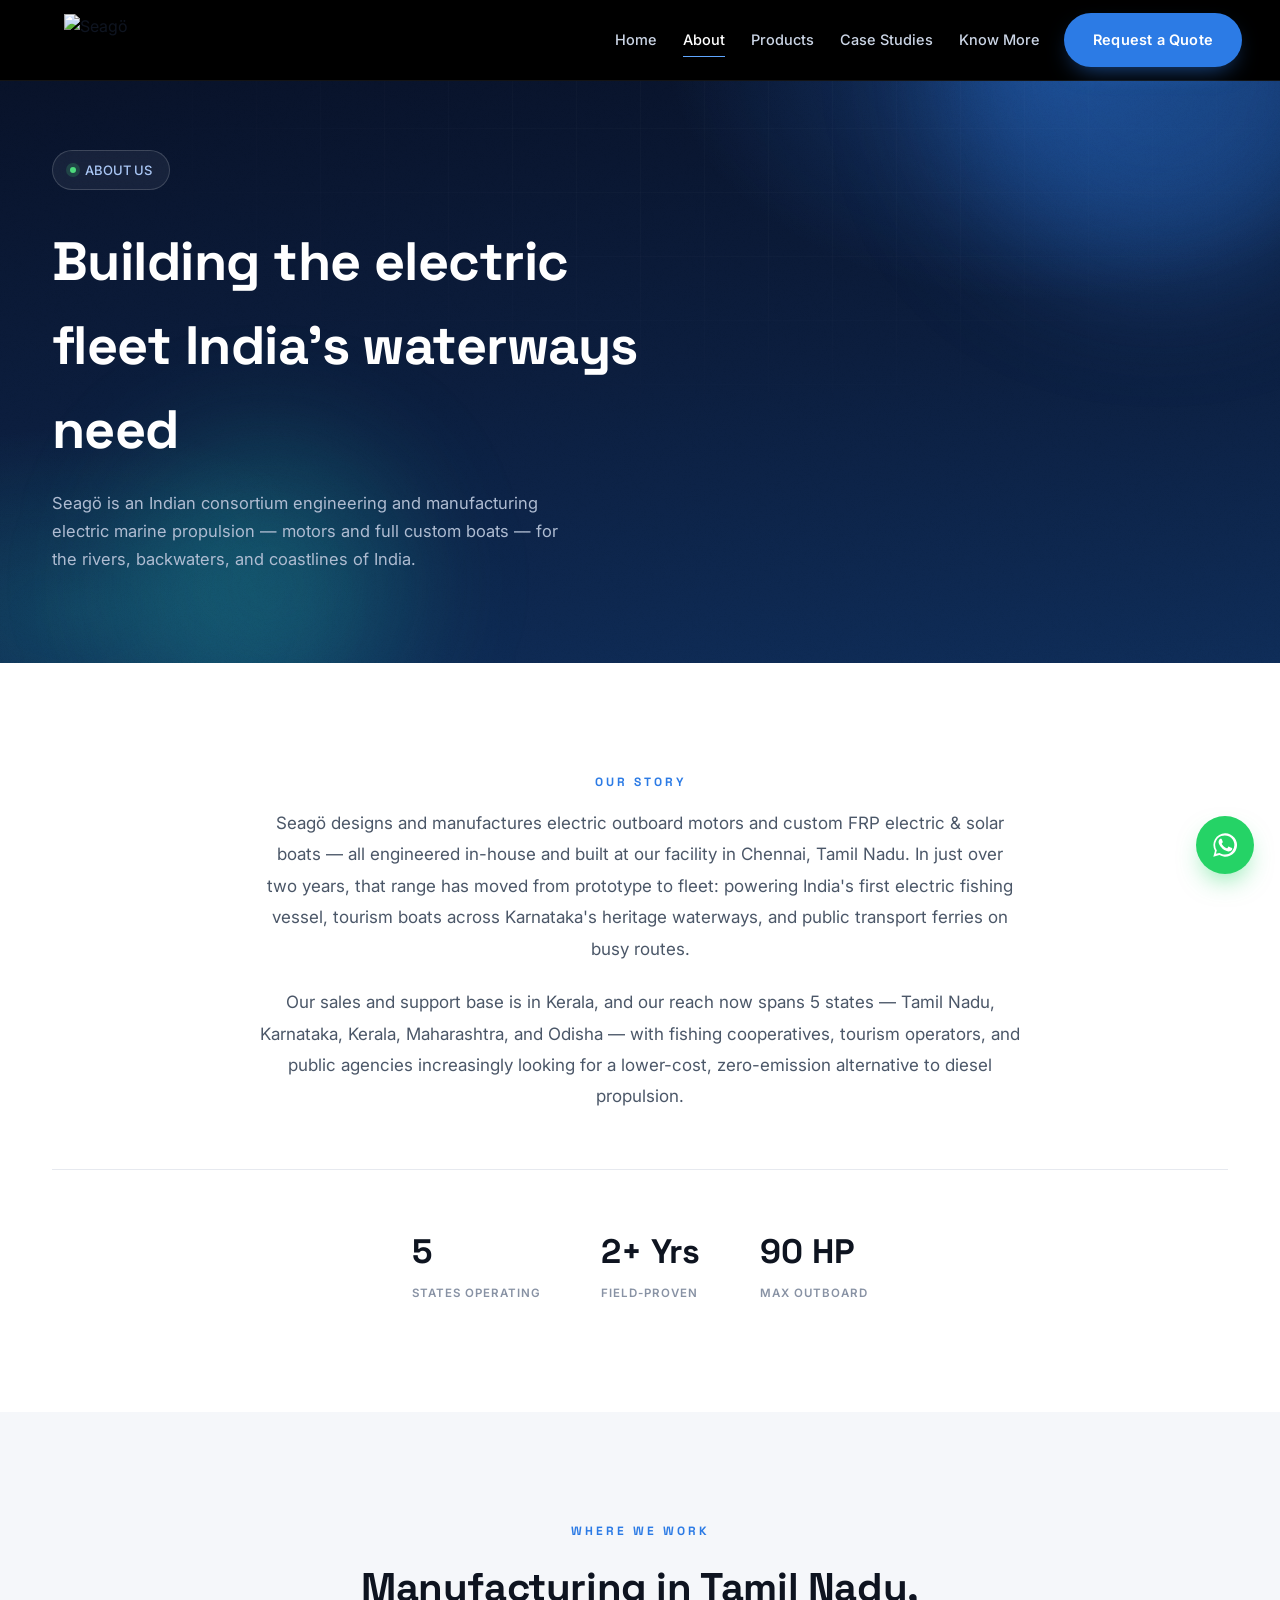
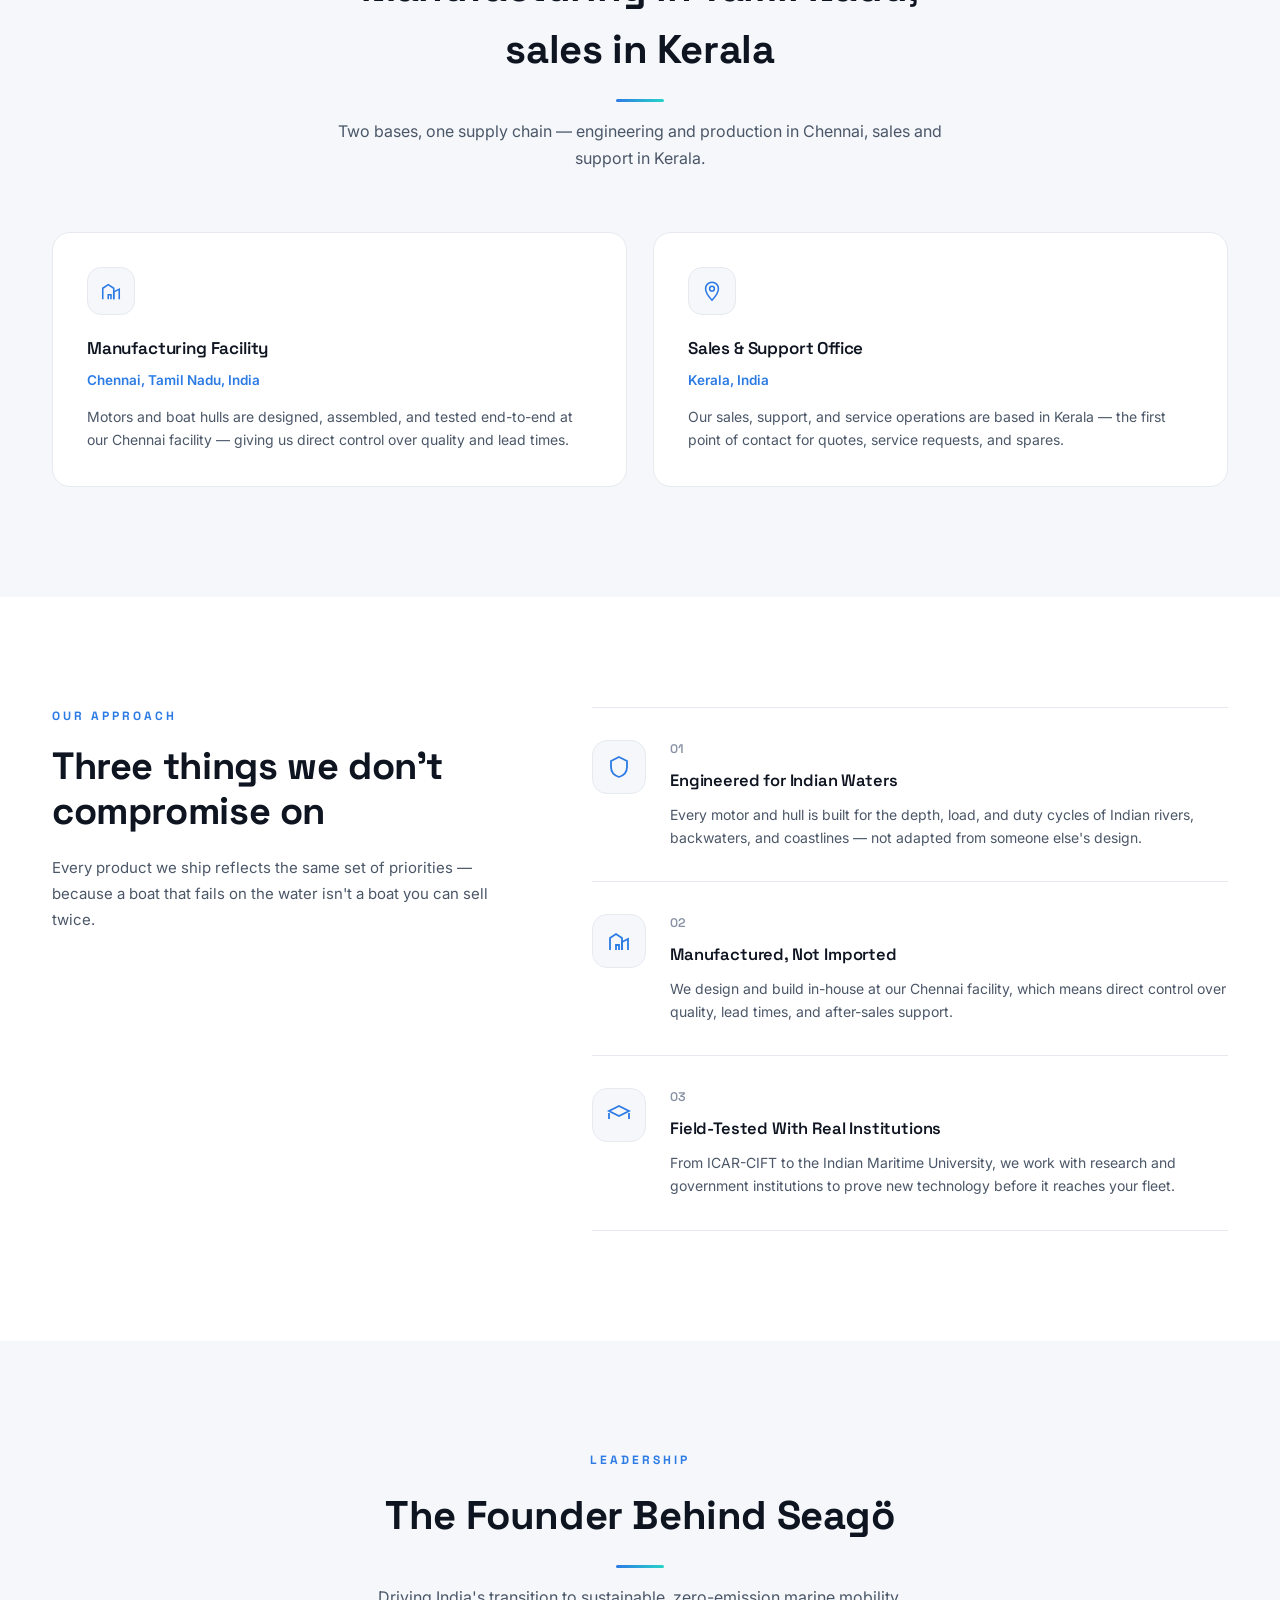
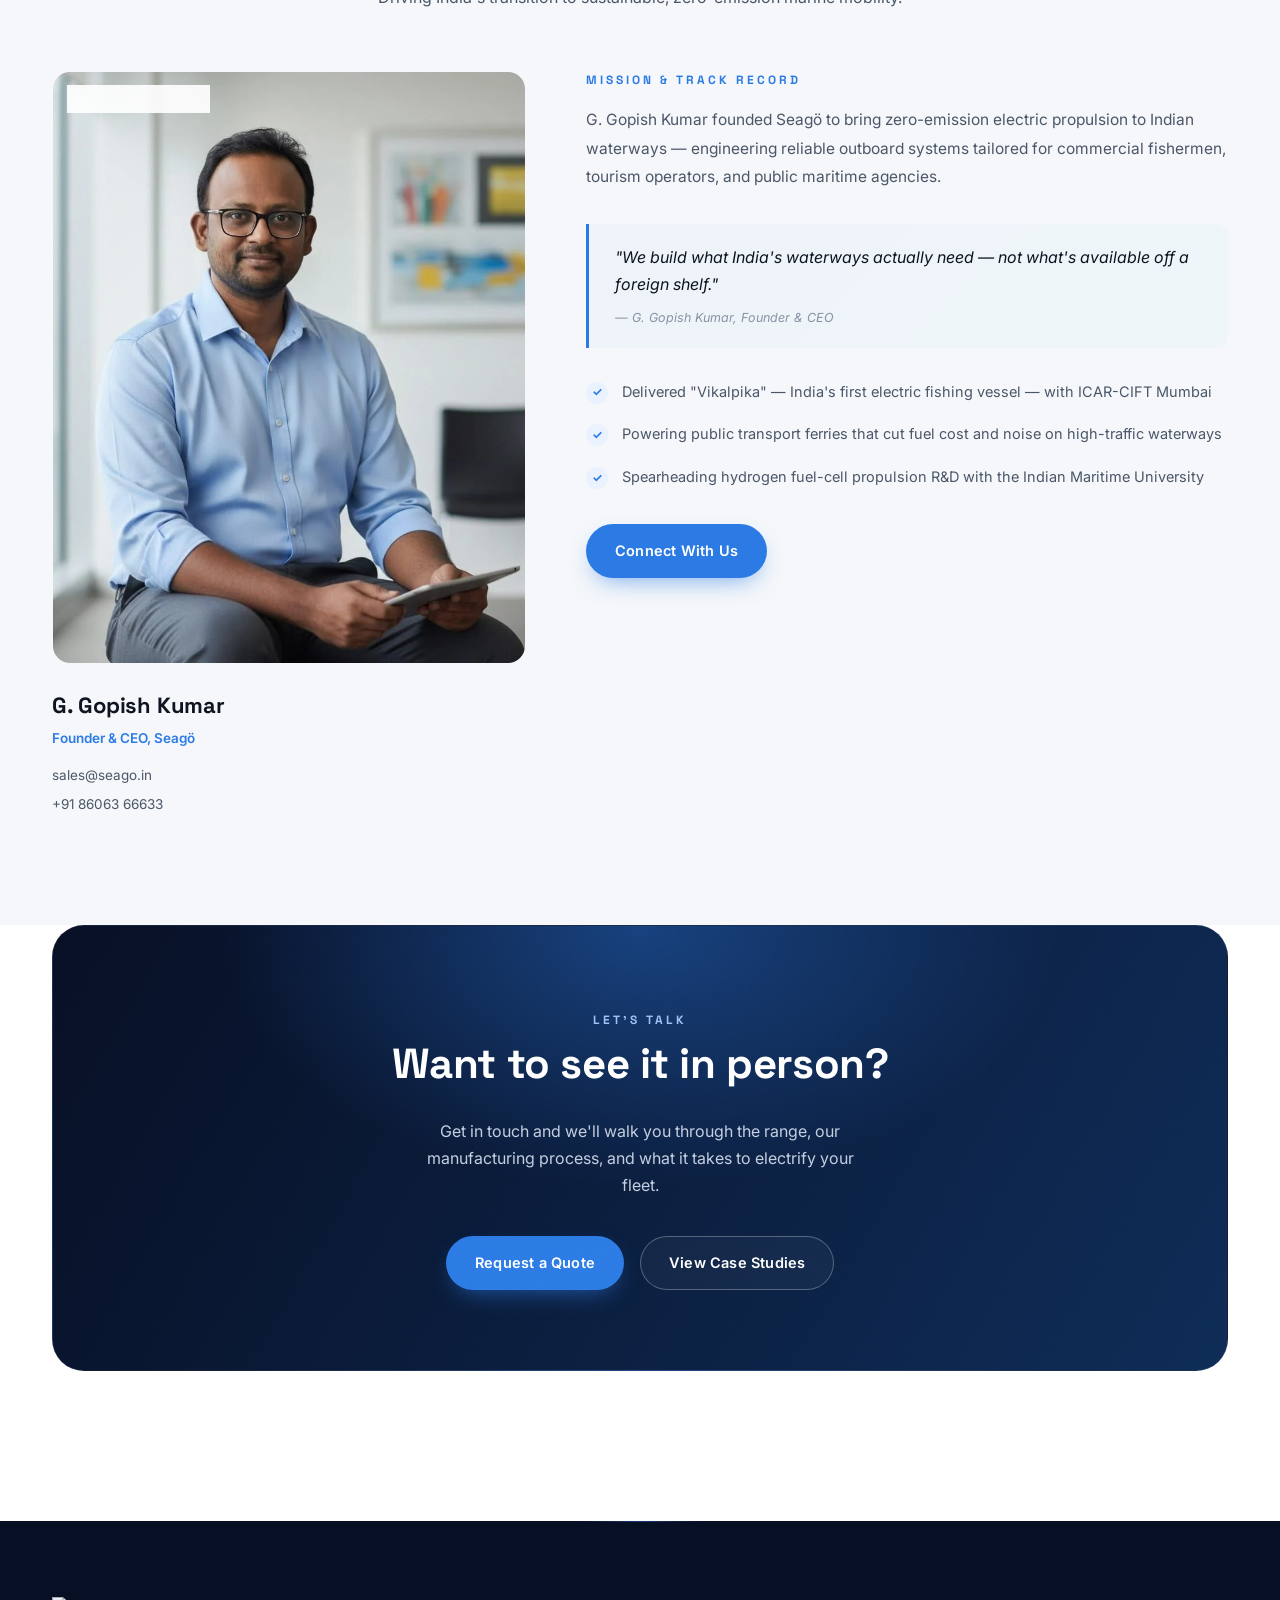
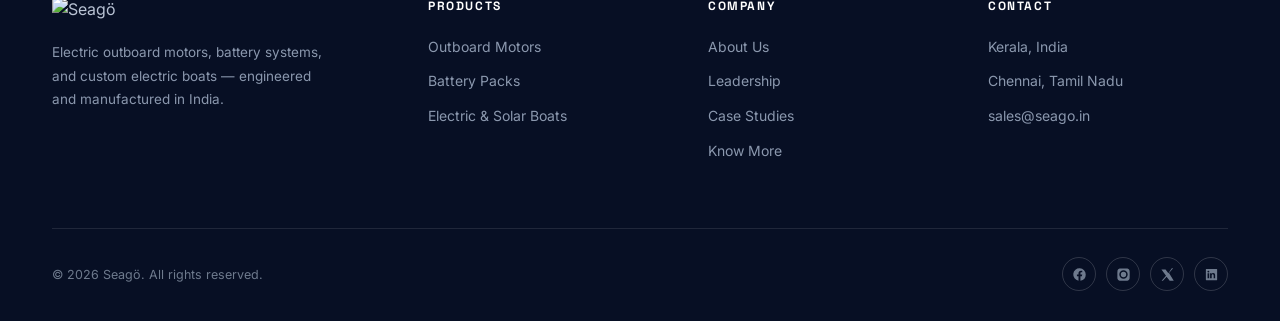
==== about.html @ 2ed36ead "Link the Facebook and Instagram profiles from every footer" ====
<!DOCTYPE html>
<html lang="en">
<head>
<title>Seagö — About Us &amp; Leadership</title>

<script>document.documentElement.classList.add('js-ready');</script>
<meta charset="UTF-8">
<meta name="viewport" content="width=device-width, initial-scale=1.0">
<meta name="description" content="Seagö designs and manufactures electric marine propulsion in Chennai, Tamil Nadu — deployed across 5 states from a sales &amp; support base in Kerala. Led by Founder &amp; CEO G. Gopish Kumar.">
<link rel="icon" type="image/png" href="assets/favicon.png">
<link rel="apple-touch-icon" href="assets/favicon.png">
<link rel="preconnect" href="https://fonts.googleapis.com">
<link rel="preconnect" href="https://fonts.gstatic.com" crossorigin>
<link href="https://fonts.googleapis.com/css2?family=Space+Grotesk:wght@500;600;700&family=Inter:wght@400;500;600;700;800&display=swap" rel="stylesheet">
<link rel="stylesheet" href="css/style.css">
<script src="js/main.js" defer></script>
</head>
<body>

<div class="progress" id="progressBar"></div>

<!-- ================= NAV ================= -->
<header class="nav">
  <div class="wrap nav-row">
    <a class="nav-logo" href="index.html#top"><img src="assets/seago-logo.png" alt="Seagö"></a>
    <nav class="nav-links">
      <a href="index.html">Home</a>
      <a href="about.html">About</a>
      <a href="products.html">Products</a>
      <a href="case-studies.html">Case Studies</a>
      <a href="know-more.html">Know More</a>
    </nav>
    <div class="nav-cta">
      <a class="btn btn-primary magnetic" href="contact.html" data-quote-open>Request a Quote</a>
      <button class="burger" id="burger" aria-label="Menu"><span></span><span></span><span></span></button>
    </div>
  </div>
</header>

<div class="mobile-menu" id="mobileMenu">
  <a href="index.html">Home</a>
  <a href="about.html">About</a>
  <a href="products.html">Products</a>
  <a href="case-studies.html">Case Studies</a>
  <a href="know-more.html">Know More</a>
  <a class="btn btn-primary" href="contact.html" data-quote-open>Request a Quote</a>
</div>

<!-- ================= PAGE HEADER ================= -->
<section class="hero page-hero">
  <div class="grid-overlay"></div>
  <div class="blob blob-1" data-depth="14"></div>
  <div class="blob blob-2" data-depth="-10"></div>
  <div class="cursor-glow"></div>

  <div class="wrap">
    <div class="hero-badge reveal"><span class="dot"></span> ABOUT US</div>
    <h1 class="page-title reveal">Building the electric fleet India's waterways need</h1>
    <p class="page-sub reveal">Seagö is an Indian consortium engineering and manufacturing electric marine propulsion — motors and full custom boats — for the rivers, backwaters, and coastlines of India.</p>
  </div>
</section>

<!-- ================= STORY ================= -->
<section class="section">
  <div class="wrap">
    <div class="about-story reveal">
      <span class="eyebrow" style="color:var(--blue); display:block; margin-bottom:16px;">Our Story</span>
      <p>Seagö designs and manufactures electric outboard motors and custom FRP electric &amp; solar boats — all engineered in-house and built at our facility in Chennai, Tamil Nadu. In just over two years, that range has moved from prototype to fleet: powering India's first electric fishing vessel, tourism boats across Karnataka's heritage waterways, and public transport ferries on busy routes.</p>
      <p>Our sales and support base is in Kerala, and our reach now spans 5 states — Tamil Nadu, Karnataka, Kerala, Maharashtra, and Odisha — with fishing cooperatives, tourism operators, and public agencies increasingly looking for a lower-cost, zero-emission alternative to diesel propulsion.</p>
    </div>

    <div class="stat-strip reveal">
      <div class="stat"><b>5</b><span>States Operating</span></div>
      <div class="stat"><b>2+ Yrs</b><span>Field-Proven</span></div>
      <div class="stat"><b>90 HP</b><span>Max Outboard</span></div>
    </div>
  </div>
</section>

<!-- ================= LOCATIONS ================= -->
<section class="section soft">
  <div class="wrap">
    <div class="section-head reveal">
      <span class="eyebrow">Where We Work</span>
      <h2>Manufacturing in Tamil Nadu, sales in Kerala</h2>
      <p>Two bases, one supply chain — engineering and production in Chennai, sales and support in Kerala.</p>
    </div>
    <div class="loc-grid" data-stagger>
      <div class="loc-card reveal">
        <div class="ic"><svg viewBox="0 0 24 24" fill="none" stroke="currentColor" stroke-width="1.7"><path d="M3 21V9l6-4 6 4v12"/><path d="M15 21V13l6-3v11"/><path d="M9 21v-5h3v5"/></svg></div>
        <h3>Manufacturing Facility</h3>
        <div class="loc-addr">Chennai, Tamil Nadu, India</div>
        <p>Motors and boat hulls are designed, assembled, and tested end-to-end at our Chennai facility — giving us direct control over quality and lead times.</p>
      </div>
      <div class="loc-card reveal">
        <div class="ic"><svg viewBox="0 0 24 24" fill="none" stroke="currentColor" stroke-width="1.7"><path d="M12 22s7-7.4 7-12.5A7 7 0 0 0 5 9.5C5 14.6 12 22 12 22z"/><circle cx="12" cy="9.5" r="2.6"/></svg></div>
        <h3>Sales &amp; Support Office</h3>
        <div class="loc-addr">Kerala, India</div>
        <p>Our sales, support, and service operations are based in Kerala — the first point of contact for quotes, service requests, and spares.</p>
      </div>
    </div>
  </div>
</section>

<!-- ================= APPROACH ================= -->
<section class="section" id="approach">
  <div class="wrap why-grid">
    <div class="why-left reveal">
      <span class="eyebrow">Our Approach</span>
      <h2 class="why-title">Three things we don't compromise on</h2>
      <p>Every product we ship reflects the same set of priorities — because a boat that fails on the water isn't a boat you can sell twice.</p>
    </div>
    <div class="feat-list" data-stagger>
      <div class="feat-row reveal">
        <div class="ic"><svg viewBox="0 0 24 24" fill="none" stroke="currentColor" stroke-width="1.8"><path d="M12 2l8 4v6c0 5-3.4 8.5-8 10-4.6-1.5-8-5-8-10V6l8-4z"/></svg></div>
        <div class="ft-body">
          <span class="idx">01</span>
          <h4>Engineered for Indian Waters</h4>
          <p>Every motor and hull is built for the depth, load, and duty cycles of Indian rivers, backwaters, and coastlines — not adapted from someone else's design.</p>
        </div>
      </div>
      <div class="feat-row reveal">
        <div class="ic"><svg viewBox="0 0 24 24" fill="none" stroke="currentColor" stroke-width="1.8"><path d="M3 21V9l6-4 6 4v12"/><path d="M15 21V13l6-3v11"/><path d="M9 21v-5h3v5"/></svg></div>
        <div class="ft-body">
          <span class="idx">02</span>
          <h4>Manufactured, Not Imported</h4>
          <p>We design and build in-house at our Chennai facility, which means direct control over quality, lead times, and after-sales support.</p>
        </div>
      </div>
      <div class="feat-row reveal">
        <div class="ic"><svg viewBox="0 0 24 24" fill="none" stroke="currentColor" stroke-width="1.8"><path d="M22 10v6M2 10v6M12 3l10 5-10 5L2 8l10-5z"/></svg></div>
        <div class="ft-body">
          <span class="idx">03</span>
          <h4>Field-Tested With Real Institutions</h4>
          <p>From ICAR-CIFT to the Indian Maritime University, we work with research and government institutions to prove new technology before it reaches your fleet.</p>
        </div>
      </div>
    </div>
  </div>
</section>

<!-- ================= LEADERSHIP & FOUNDER ================= -->
<section class="section soft" id="founder">
  <div class="wrap">
    <div class="section-head reveal">
      <span class="eyebrow">Leadership</span>
      <h2>The Founder Behind Seagö</h2>
      <p>Driving India's transition to sustainable, zero-emission marine mobility.</p>
    </div>

    <div class="founder-grid">
      <div class="founder-portrait reveal">
        <div class="ph">
          <img src="assets/photos/founder.webp" alt="G. Gopish Kumar, Founder &amp; CEO of Seagö">
          <span class="ph__chip">Founder Portrait</span>
        </div>
        <div class="founder-id">
          <h3>G. Gopish Kumar</h3>
          <span class="founder-role">Founder &amp; CEO, Seagö</span>
          <div class="founder-contact">
            <a href="mailto:sales@seago.in">sales@seago.in</a>
            <a href="tel:+918606366633">+91 86063 66633</a>
          </div>
        </div>
      </div>

      <div class="founder-bio reveal">
        <span class="eyebrow" style="color:var(--blue); display:block; margin-bottom:16px;">Mission &amp; Track Record</span>
        <p>G. Gopish Kumar founded Seagö to bring zero-emission electric propulsion to Indian waterways — engineering reliable outboard systems tailored for commercial fishermen, tourism operators, and public maritime agencies.</p>

        <div class="pull-quote">
          <p style="font-size:16px; font-style:italic; color:var(--ink); line-height:1.7; margin-bottom:6px;">"We build what India's waterways actually need — not what's available off a foreign shelf."</p>
          <span class="quote-note">— G. Gopish Kumar, Founder &amp; CEO</span>
        </div>

        <div class="highlight-list">
          <div class="highlight-row">
            <span class="check">✓</span>
            <p>Delivered "Vikalpika" — India's first electric fishing vessel — with ICAR-CIFT Mumbai</p>
          </div>
          <div class="highlight-row">
            <span class="check">✓</span>
            <p>Powering public transport ferries that cut fuel cost and noise on high-traffic waterways</p>
          </div>
          <div class="highlight-row">
            <span class="check">✓</span>
            <p>Spearheading hydrogen fuel-cell propulsion R&amp;D with the Indian Maritime University</p>
          </div>
        </div>

        <a class="btn btn-primary magnetic" href="contact.html">Connect With Us</a>
      </div>
    </div>
  </div>
</section>

<!-- ================= CTA ================= -->
<section class="section" style="padding-top:0;">
  <div class="wrap">
    <div class="cta reveal">
      <div class="cta-inner">
        <span class="eyebrow" style="color:#9FC1F5;">Let's Talk</span>
        <h2 class="cta-title">Want to see it in person?</h2>
        <p class="cta-text">Get in touch and we'll walk you through the range, our manufacturing process, and what it takes to electrify your fleet.</p>
        <div class="cta-actions">
          <a class="btn btn-primary magnetic" href="contact.html" data-quote-open>Request a Quote</a>
          <a class="btn btn-ghost magnetic" href="case-studies.html">View Case Studies</a>
        </div>
      </div>
    </div>
  </div>
</section>

<!-- ================= FOOTER ================= -->
<footer>
  <div class="wrap">
    <div class="footer-grid">
      <div>
        <div class="footer-logo"><img src="assets/seago-logo.png" alt="Seagö"></div>
        <p>Electric outboard motors, battery systems, and custom electric boats — engineered and manufactured in India.</p>
      </div>
      <div class="footer-col">
        <h5>Products</h5>
        <a href="products.html">Outboard Motors</a>
        <a href="products.html">Battery Packs</a>
        <a href="products.html">Electric &amp; Solar Boats</a>
      </div>
      <div class="footer-col">
        <h5>Company</h5>
        <a href="about.html">About Us</a>
        <a href="about.html#founder">Leadership</a>
        <a href="case-studies.html">Case Studies</a>
        <a href="know-more.html">Know More</a>
      </div>
      <div class="footer-col">
        <h5>Contact</h5>
        <a href="contact.html">Kerala, India</a>
        <a href="contact.html">Chennai, Tamil Nadu</a>
        <a href="mailto:sales@seago.in">sales@seago.in</a>
      </div>
    </div>
    <div class="footer-bottom">
      <span>© 2026 Seagö. All rights reserved.</span>
      <!-- TODO: add the X (Twitter) and LinkedIn profile URLs once those accounts exist -->
      <div class="footer-social">
        <a href="https://www.facebook.com/profile.php?id=61595336871370" target="_blank" rel="noopener" data-social="facebook" aria-label="Facebook"><svg viewBox="0 0 24 24" fill="currentColor"><path d="M22 12a10 10 0 1 0-11.6 9.9v-7H7.9V12h2.5V9.8c0-2.5 1.5-3.9 3.8-3.9 1.1 0 2.2.2 2.2.2v2.4h-1.3c-1.2 0-1.6.8-1.6 1.6V12h2.8l-.4 2.9h-2.4v7A10 10 0 0 0 22 12z"/></svg></a>
        <a href="https://www.instagram.com/seagowaters/" target="_blank" rel="noopener" data-social="instagram" aria-label="Instagram"><svg viewBox="0 0 24 24" fill="currentColor"><path d="M12 2.2c3.2 0 3.6 0 4.9.1 1.2.1 1.8.2 2.2.4.6.2 1 .5 1.4.9.4.4.7.8.9 1.4.2.4.4 1 .4 2.2.1 1.3.1 1.7.1 4.9s0 3.6-.1 4.9c-.1 1.2-.2 1.8-.4 2.2-.2.6-.5 1-.9 1.4-.4.4-.8.7-1.4.9-.4.2-1 .4-2.2.4-1.3.1-1.7.1-4.9.1s-3.6 0-4.9-.1c-1.2-.1-1.8-.2-2.2-.4-.6-.2-1-.5-1.4-.9-.4-.4-.7-.8-.9-1.4-.2-.4-.4-1-.4-2.2C2.2 15.6 2.2 15.2 2.2 12s0-3.6.1-4.9c.1-1.2.2-1.8.4-2.2.2-.6.5-1 .9-1.4.4-.4.8-.7 1.4-.9.4-.2 1-.4 2.2-.4C8.4 2.2 8.8 2.2 12 2.2zm0 3.1A6.7 6.7 0 1 0 18.7 12 6.7 6.7 0 0 0 12 5.3zm0 11A4.3 4.3 0 1 1 16.3 12 4.3 4.3 0 0 1 12 16.3zm6.9-11.3a1.6 1.6 0 1 1-1.6-1.6 1.6 1.6 0 0 1 1.6 1.6z"/></svg></a>
        <a href="#" data-social="twitter" aria-label="X (Twitter)"><svg viewBox="0 0 24 24" fill="currentColor"><path d="M18.9 2H21l-6.6 7.5L22 22h-6.5l-5-6.6L4.7 22H2.6l7-8-7.3-9.9h6.6l4.5 6z"/></svg></a>
        <a href="#" data-social="linkedin" aria-label="LinkedIn"><svg viewBox="0 0 24 24" fill="currentColor"><path d="M20.4 3H3.6A.6.6 0 0 0 3 3.6v16.8a.6.6 0 0 0 .6.6h16.8a.6.6 0 0 0 .6-.6V3.6a.6.6 0 0 0-.6-.6zM8.3 18.1H5.7V9.9h2.6v8.2zM7 8.8a1.5 1.5 0 1 1 0-3 1.5 1.5 0 0 1 0 3zm11.1 9.3h-2.6v-4.3c0-1 0-2.4-1.5-2.4s-1.7 1.1-1.7 2.3v4.4H9.7V9.9h2.5v1.1a2.7 2.7 0 0 1 2.5-1.4c2.6 0 3.1 1.7 3.1 4v4.5z"/></svg></a>
      </div>
    </div>
  </div>
</footer>

<!-- ================= WHATSAPP FLOAT ================= -->
<a class="wa-float" href="https://wa.me/918606366633?text=Hi%20Seag%C3%B6%2C%20I%27d%20like%20to%20know%20more%20about%20your%20electric%20marine%20products." target="_blank" rel="noopener" aria-label="Chat on WhatsApp">
  <span class="wa-tip">Chat with us</span>
  <svg viewBox="0 0 24 24"><path d="M17.5 14.4c-.3-.1-1.7-.9-2-1-.3-.1-.5-.1-.6.1-.2.3-.7 1-.9 1.2-.2.2-.3.2-.6.1-.3-.1-1.3-.5-2.4-1.5-.9-.8-1.5-1.8-1.7-2.1-.2-.3 0-.5.1-.6.1-.1.3-.3.4-.5.1-.1.2-.3.3-.4.1-.2 0-.4 0-.5 0-.1-.6-1.5-.8-2-.2-.5-.4-.5-.6-.5h-.5c-.2 0-.5.1-.7.3-.3.3-1 1-1 2.4s1 2.8 1.1 3c.1.2 2 3.1 4.9 4.3.7.3 1.2.5 1.7.6.7.2 1.3.2 1.8.1.5-.1 1.7-.7 2-1.4.2-.6.2-1.2.2-1.3-.1-.1-.3-.2-.6-.3z"/><path d="M12 2a10 10 0 0 0-8.6 15L2 22l5.2-1.4A10 10 0 1 0 12 2zm0 18.2c-1.6 0-3.1-.4-4.4-1.2l-.3-.2-3.1.8.8-3-.2-.3A8.2 8.2 0 1 1 12 20.2z"/></svg>
</a>


<!-- ================= QUOTE MODAL ================= -->
<div class="quote-modal" id="quoteModal" aria-hidden="true" role="dialog" aria-modal="true" aria-labelledby="quoteModalTitle">
  <div class="quote-modal__backdrop" data-close-quote></div>
  <div class="quote-modal__box">
    <div class="quote-modal__head">
      <div class="quote-modal__intro">
        <span class="eyebrow" style="color:var(--blue)">REQUEST A QUOTE</span>
        <h3 id="quoteModalTitle">Tell us about your boat</h3>
        <p>Share your vessel size, use case, and timeline — our team will get back to you with pricing, specs, and lead time within one business day.</p>
      </div>
      <button class="quote-modal__close" type="button" data-close-quote aria-label="Close quote form">&times;</button>
    </div>
    <div class="quote-modal__body">
      <form id="quoteModalForm" class="quote-form">
        <input type="hidden" name="access_key" value="YOUR_WEB3FORMS_ACCESS_KEY">
        <input type="hidden" name="subject" value="New Quote Request — Seagö Website">
        <input type="hidden" name="from_name" value="Seagö Website">
        <input type="checkbox" name="botcheck" class="hidden-field" tabindex="-1" autocomplete="off">

        <div class="field-row">
          <div class="field">
            <label for="qm-name">Full Name *</label>
            <input id="qm-name" type="text" name="name" required>
          </div>
          <div class="field">
            <label for="qm-company">Company Name</label>
            <input id="qm-company" type="text" name="company">
          </div>
        </div>

        <div class="field-row">
          <div class="field">
            <label for="qm-email">Email *</label>
            <input id="qm-email" type="email" name="email" required>
          </div>
          <div class="field">
            <label for="qm-phone">Phone</label>
            <input id="qm-phone" type="tel" name="phone">
          </div>
        </div>

        <div class="field">
          <label for="qm-interest">Product Interest</label>
          <select id="qm-interest" name="product_interest">
            <option value="">Select an option</option>
            <option>Outboard Motor</option>
            <option>Battery Pack</option>
            <option>Electric / Solar Boat</option>
            <option>Service &amp; Spares Support</option>
            <option>Other</option>
          </select>
        </div>

        <div class="field">
          <label for="qm-message">Your Requirements *</label>
          <textarea id="qm-message" name="message" rows="4" required placeholder="Tell us about your boat size, use case, and timeline..."></textarea>
        </div>

        <button type="submit" class="btn btn-primary form-submit">
          <span class="btn-label">Send Request</span>
        </button>
        <div class="form-msg" id="qmFormMsg" role="status" aria-live="polite"></div>
      </form>
    </div>
  </div>
</div>

</body>
</html>
---- css/style.css ----
/* =====================================================================
   Seagö — Homepage v1
   Design tokens
   ===================================================================== */
:root{
  --navy:#070F24;
  --navy-2:#0B1D3D;
  --navy-3:#0E2C57;
  --blue:#2C7BE5;
  --blue-2:#5FA6FF;
  --cyan:#28D4C8;
  --ink:#0E1420;
  --slate:#4B5768;
  --muted:#8892A4;
  --line:#E6E9EF;
  --bg-soft:#F5F7FA;
  --ph-a:#E9EDF2;
  --ph-b:#DCE3EA;
  --radius:18px;
  --maxw:1240px;
}
*{box-sizing:border-box; margin:0; padding:0;}
html{scroll-behavior:smooth;}
body{
  font-family:'Inter',-apple-system,BlinkMacSystemFont,'Segoe UI',sans-serif;
  color:var(--ink);
  background:#fff;
  -webkit-font-smoothing:antialiased;
  line-height:1.55;
  overflow-x:hidden;
}
h1,h2,h3,h4,.disp{ font-family:'Space Grotesk',sans-serif; letter-spacing:-0.01em; }
img{max-width:100%; display:block;}
a{text-decoration:none; color:inherit;}
.wrap{max-width:var(--maxw); margin:0 auto; padding:0 32px;}
.eyebrow{ font-size:12px; font-weight:700; letter-spacing:3px; text-transform:uppercase; font-family:'Space Grotesk',sans-serif;}

/* ---------- buttons ---------- */
.btn{
  display:inline-flex; align-items:center; gap:9px;
  padding:15px 28px; border-radius:999px; font-weight:600; font-size:14.5px;
  letter-spacing:.2px; border:1px solid transparent; cursor:pointer;
  transition:transform .35s cubic-bezier(.2,.8,.2,1), background .25s, border-color .25s, box-shadow .35s;
  white-space:nowrap; position:relative;
}
.btn-primary{ background:var(--blue); color:#fff; box-shadow:0 10px 24px -10px rgba(44,123,229,.7); }
.btn-primary:hover{ background:#1f68cc; box-shadow:0 16px 36px -6px rgba(44,123,229,.9); transform:translateY(-1px); }
.btn-ghost{ background:rgba(255,255,255,.04); color:#fff; border-color:rgba(255,255,255,.28); -webkit-backdrop-filter:blur(6px); backdrop-filter:blur(6px); }
.btn-ghost:hover{ border-color:#fff; background:rgba(255,255,255,.1); }
.btn-outline{ background:transparent; color:var(--navy); border-color:var(--line); }
.btn-outline:hover{ border-color:var(--navy); }
.magnetic{ will-change:transform; }

/* ---------- skeleton placeholders (empty headers / copy) ---------- */
.skel{
  display:block; border-radius:8px;
  background:linear-gradient(90deg, var(--ph-a) 25%, var(--ph-b) 42%, var(--ph-a) 58%);
  background-size:300% 100%;
  animation:shimmer 2.6s ease-in-out infinite;
}
.skel.light{ background:linear-gradient(90deg, rgba(255,255,255,.13) 25%, rgba(255,255,255,.28) 42%, rgba(255,255,255,.13) 58%); background-size:300% 100%; }
@keyframes shimmer{ 0%{background-position:200% 0;} 100%{background-position:-200% 0;} }

/* ---------- image placeholders ---------- */
.photo-frame{ display:block; border-style:solid; border-width:0; background:#0B1D3D; }
.photo-frame img, .photo-frame video{ width:100%; height:100%; object-fit:cover; object-position:center; }
.photo-frame img.outboard-image{ object-fit:contain; background:#fff; }
.photo-frame img.battery-image{ object-fit:cover; object-position:center; }
.photo-frame img.hydrogen-image{ object-fit:cover; object-position:center; }
.case-gallery{ position:relative; }
.case-gallery img{ position:absolute; inset:0; opacity:0; transition:opacity .8s ease; }
.case-gallery img.is-active{ opacity:1; }
/* fitted single photo: show the whole image, no frame chrome */
.ph.photo-frame.fit-photo{ background:transparent; border:0; border-radius:0; aspect-ratio:auto; }
.ph.photo-frame.fit-photo img{ position:static; width:100%; height:auto; object-fit:contain; opacity:1; }
.product-media:hover .ph.photo-frame.fit-photo{ border-color:transparent; box-shadow:none; }
.ph{
  position:relative; border-radius:var(--radius); overflow:hidden;
  background:repeating-linear-gradient(135deg, var(--ph-a), var(--ph-a) 14px, var(--ph-b) 14px, var(--ph-b) 28px);
  border:1.5px dashed #C7CFDA;
  display:flex; align-items:center; justify-content:center;
  transition:border-color .3s;
}
.card:hover .ph, .case-card:hover .ph{ border-color:var(--blue-2); }
.ph__chip{
  position:absolute; top:14px; left:14px; background:rgba(255,255,255,.9); -webkit-backdrop-filter:blur(4px); backdrop-filter:blur(4px);
  border-radius:999px; padding:5px 11px; font-size:10px; font-weight:700; letter-spacing:1px; text-transform:uppercase;
  color:var(--slate); border:1px solid #fff;
}
.ph__inner{
  display:flex; flex-direction:column; align-items:center; gap:14px;
  text-align:center; padding:36px 22px; color:#7C8CAB;
  background:linear-gradient(145deg, rgba(44,123,229,.04), rgba(40,212,200,.04));
  width:100%; height:100%;
}
.ph__inner svg{ width:40px; height:40px; opacity:.5; }
.ph__inner span{ font-size:11.5px; font-weight:600; letter-spacing:.4px; line-height:1.6; max-width:230px; }

/* a real photo inside .ph fills the frame and drops the placeholder chrome */
.ph:has(> img){ background:none; border-style:solid; border-color:transparent; }
.ph > img{ display:block; width:100%; height:100%; object-fit:cover; object-position:center; }
.founder-portrait .ph > img{ object-position:center 25%; }

/* ---------- scroll progress ---------- */
.progress{ position:fixed; top:0; left:0; height:3px; width:0%; background:linear-gradient(90deg,var(--blue),var(--cyan)); z-index:80; transition:width .1s linear; }

/* ---------- cursor glow (desktop hero only) ---------- */
.cursor-glow{
  position:absolute; width:420px; height:420px; border-radius:50%; pointer-events:none;
  background:radial-gradient(circle, rgba(95,166,255,.16), transparent 70%);
  transform:translate(-50%,-50%); left:50%; top:40%; opacity:0; transition:opacity .4s; will-change:transform;
}
.hero:hover .cursor-glow{ opacity:1; }

/* ================= NAV ================= */
header.nav{
  position:fixed; top:0; left:0; width:100%; z-index:60;
  background:#000;
  border-bottom:1px solid rgba(255,255,255,.08); transition:box-shadow .3s;
}
header.nav .wrap{
  max-width:100%;
  width:100%;
  padding:0 clamp(20px, 3vw, 48px);
}
.nav-row{ display:flex; align-items:center; justify-content:space-between; height:80px; width:100%; }
.nav-logo{ display:flex; align-items:center; flex-shrink:0; margin-left:clamp(16px, 2vw, 36px); }
.nav-logo img{ height:52px; width:auto; max-height:100%; object-fit:contain; }
.nav-links{ display:flex; align-items:center; gap:26px; margin-left:auto; margin-right:24px; }
.nav-links a{ color:#CBD5E5; font-size:14.5px; font-weight:500; transition:color .2s; position:relative; }
.nav-links a::after{ content:''; position:absolute; left:0; bottom:-6px; width:0; height:1.5px; background:var(--blue-2); transition:width .25s; }
.nav-links a:hover{ color:#fff; }
.nav-links a:hover::after{ width:100%; }
.nav-cta{ display:flex; align-items:center; gap:14px; flex-shrink:0; }
.burger{ display:none; width:42px; height:42px; border-radius:10px; border:1px solid rgba(255,255,255,.2); background:rgba(255,255,255,.04); align-items:center; justify-content:center; flex-direction:column; gap:4px; cursor:pointer; }
.burger span{ width:18px; height:1.6px; background:#fff; display:block; transition:transform .3s, opacity .3s; }
.burger.open span:nth-child(1){ transform:translateY(5.6px) rotate(45deg); }
.burger.open span:nth-child(2){ opacity:0; }
.burger.open span:nth-child(3){ transform:translateY(-5.6px) rotate(-45deg); }

.mobile-menu{
  position:fixed; inset:80px 0 0 0; background:rgba(7,15,36,.98); -webkit-backdrop-filter:blur(10px); backdrop-filter:blur(10px);
  z-index:55; display:flex; flex-direction:column; padding:36px 28px; gap:6px;
  transform:translateY(-12px); opacity:0; pointer-events:none; transition:opacity .28s, transform .28s;
  overflow-y:auto;
}
.mobile-menu.open{ opacity:1; transform:translateY(0); pointer-events:auto; }
.mobile-menu a{ color:#fff; font-size:21px; font-weight:600; padding:13px 4px; border-bottom:1px solid rgba(255,255,255,.08); font-family:'Space Grotesk',sans-serif; }
.mobile-menu .btn{ margin-top:22px; align-self:flex-start; }
.mobile-menu a.active{ color:#5FA6FF; }

/* ================= HERO ================= */
.hero{
  position:relative; overflow:hidden;
  padding:100px 0 70px;
  background:
    radial-gradient(48% 60% at 82% 8%, rgba(44,123,229,.34), transparent 62%),
    radial-gradient(38% 46% at 6% 92%, rgba(40,212,200,.16), transparent 60%),
    linear-gradient(175deg, var(--navy) 0%, var(--navy-2) 55%, var(--navy-3) 100%);
}
.hero::after{ content:''; position:absolute; inset:0; background-image:url('../assets/grain.png'); background-size:180px 180px; mix-blend-mode:overlay; opacity:.5; pointer-events:none; }
.blob{ position:absolute; border-radius:50%; filter:blur(60px); pointer-events:none; will-change:transform; }
.blob-1{ width:420px; height:420px; background:rgba(44,123,229,.35); top:-140px; right:-90px; }
.blob-2{ width:280px; height:280px; background:rgba(40,212,200,.22); bottom:-60px; left:10%; }
.grid-overlay{
  position:absolute; inset:0; pointer-events:none; opacity:.35;
  background-image:
    linear-gradient(rgba(255,255,255,.05) 1px, transparent 1px),
    linear-gradient(90deg, rgba(255,255,255,.05) 1px, transparent 1px);
  background-size:64px 64px;
  -webkit-mask-image:radial-gradient(70% 60% at 60% 20%, #000 30%, transparent 78%);
  mask-image:radial-gradient(70% 60% at 60% 20%, #000 30%, transparent 78%);
}
.hero-grid{
  position:relative; display:grid; grid-template-columns:1.08fr .92fr; gap:64px; align-items:center;
}
.hero-badge{
  display:inline-flex; align-items:center; gap:9px;
  background:rgba(255,255,255,.06); border:1px solid rgba(255,255,255,.16);
  padding:9px 17px; border-radius:999px; color:#A9C6F5; margin-bottom:30px; font-size:13px; font-weight:500;
}
.hero-badge .dot{ width:6px; height:6px; border-radius:50%; background:#4CD97B; box-shadow:0 0 0 4px rgba(76,217,123,.18); }
.hero-title{ font-family:'Space Grotesk',sans-serif; font-weight:700; font-size:clamp(38px,5.6vw,60px); line-height:1.1; color:#fff; letter-spacing:-0.01em; max-width:640px; }
.hero-sub{ margin-top:26px; margin-bottom:40px; max-width:470px; }
.hero-sub p{ color:#B9C6DE; font-size:16.5px; line-height:1.7; }
.hero-actions{ display:flex; gap:16px; flex-wrap:wrap; }
.hero-stats{ display:flex; gap:44px; margin-top:68px; flex-wrap:wrap; }
.hero-stat b{ display:block; font-size:32px; font-weight:700; color:#fff; font-family:'Space Grotesk',sans-serif; }
.hero-stat span{ display:block; font-size:11.5px; color:#8FA0BC; font-weight:600; letter-spacing:1.2px; text-transform:uppercase; margin-top:5px; }
/* ---------- coming soon (stub pages) ---------- */
.soon{ min-height:calc(100vh - 80px); display:flex; align-items:center; padding:80px 0; }
.soon-wrap{ position:relative; text-align:center; max-width:640px; margin:0 auto; }
.soon-icon{ width:60px; height:60px; border-radius:18px; background:rgba(255,255,255,.06); border:1px solid rgba(255,255,255,.16); display:flex; align-items:center; justify-content:center; margin:0 auto 30px; }
.soon-icon svg{ width:26px; height:26px; color:#5FA6FF; }
.soon-title{ font-family:'Space Grotesk',sans-serif; font-size:clamp(38px,6vw,60px); color:#fff; font-weight:700; margin:8px 0 20px; letter-spacing:-0.01em; }
.soon-text{ color:#AEBBD1; font-size:16px; line-height:1.75; max-width:480px; margin:0 auto 40px; }
.soon .hero-actions{ justify-content:center; }
.soon .hero-badge{ margin-bottom:26px; }

.hero-visual{ position:relative; }
.hero-visual .photo-frame{ height:100%; }
.hero-visual .ph{ aspect-ratio:4/5; background:repeating-linear-gradient(135deg, rgba(255,255,255,.05), rgba(255,255,255,.05) 14px, rgba(255,255,255,.09) 14px, rgba(255,255,255,.09) 28px); border-color:rgba(255,255,255,.22); box-shadow:0 40px 80px -30px rgba(0,0,0,.6); }
.hero-visual .ph__inner{ color:#C3CEE0; }
.hero-visual .float-card{
  position:absolute; left:-30px; bottom:-24px; background:#fff; border-radius:14px;
  padding:16px 20px; box-shadow:0 24px 46px -14px rgba(0,0,0,.4); display:flex; align-items:center; gap:12px;
  width:220px;
}
.hero-visual .float-card .ic{ width:38px; height:38px; border-radius:10px; background:var(--bg-soft); display:flex; align-items:center; justify-content:center; flex:none; }
.hero-visual .float-card .ic svg{ width:20px; height:20px; color:var(--blue); }
.float-card .ft-title{ display:block; font-size:13.5px; font-weight:700; color:var(--ink); margin-bottom:3px; }
.float-card .ft-sub{ display:block; font-size:11.5px; color:var(--muted); font-weight:600; }
.scroll-cue{ position:relative; margin:64px auto 0; display:flex; flex-direction:column; align-items:center; gap:8px; color:#7C8CAB; font-size:10.5px; letter-spacing:2px; text-transform:uppercase; }
.scroll-cue .line{ width:1px; height:30px; background:linear-gradient(#7C8CAB, transparent); animation:cueMove 1.8s ease-in-out infinite; }
@keyframes cueMove{ 0%{ transform:scaleY(0); transform-origin:top; } 50%{ transform:scaleY(1); transform-origin:top; } 51%{ transform-origin:bottom; } 100%{ transform:scaleY(0); transform-origin:bottom; } }

/* ---------- animated wave motif (marine identity) ---------- */
.wave-wrap{ position:relative; height:110px; margin-top:10px; }
.wave-wrap svg{ position:absolute; inset:0; width:100%; height:100%; }
.wave-path{ stroke:url(#waveGrad); stroke-width:2; fill:none; stroke-dasharray:6 10; animation:waveFlow 5s linear infinite; opacity:.7; }
.wave-path.p2{ stroke-width:1.4; opacity:.4; animation-duration:7s; animation-direction:reverse; }
@keyframes waveFlow{ to{ stroke-dashoffset:-160; } }

.angle-div{ position:relative; height:64px; background:#fff; margin-top:-2px; }
.angle-div svg{ position:absolute; bottom:0; left:0; width:100%; height:100%; }

/* ================= TRUST MARQUEE ================= */
.trust{ padding:38px 0; border-bottom:1px solid var(--line); overflow:hidden; }
.trust-row{ display:flex; align-items:center; gap:36px; }
.trust-label{ font-size:11.5px; font-weight:700; letter-spacing:2px; color:var(--muted); text-transform:uppercase; white-space:nowrap; flex:none; }
.marquee{ overflow:hidden; flex:1; -webkit-mask-image:linear-gradient(90deg, transparent, #000 8%, #000 92%, transparent); mask-image:linear-gradient(90deg, transparent, #000 8%, #000 92%, transparent); }
.marquee-track{ display:flex; gap:16px; width:max-content; animation:scrollX 22s linear infinite; }
.marquee:hover .marquee-track{ animation-play-state:paused; }
@keyframes scrollX{ from{ transform:translateX(0);} to{ transform:translateX(-50%);} }
.trust-chip{
  flex:none; padding:10px 22px; border-radius:999px; background:var(--bg-soft); border:1px solid var(--line);
  font-size:13px; font-weight:600; color:var(--slate); white-space:nowrap;
  transition:background .25s, border-color .25s, color .25s;
}
.trust-chip:hover{ background:#EAF2FF; border-color:var(--blue-2); color:var(--blue); }

/* ================= SECTION ================= */
.section{ padding:110px 0; position:relative; }
.section-cta{ padding-top:0; }
.eyebrow-light{ color:#9FC1F5; }
.section.soft{ background:var(--bg-soft); }
.section-head{ max-width:660px; margin:0 auto 60px; text-align:center; }
.section-head .eyebrow{ color:var(--blue); display:block; margin-bottom:16px; }
.section-head h2{ font-family:'Space Grotesk',sans-serif; font-size:clamp(28px,3.6vw,40px); font-weight:700; letter-spacing:-0.01em; margin-bottom:16px; }
.section-head p{ font-size:16px; color:var(--slate); line-height:1.7; }

/* ================= PRODUCT GRID (with 3D tilt) ================= */
.grid-4{ display:grid; grid-template-columns:repeat(4,1fr); gap:26px; }
.grid-4 > .tilt{ height:100%; }
.tilt{ perspective:900px; }
.card{
  height:100%; display:flex; flex-direction:column;
  background:#fff; border:1px solid var(--line); border-radius:var(--radius);
  overflow:hidden; transition:transform .4s cubic-bezier(.2,.8,.2,1), box-shadow .4s, border-color .3s;
  transform-style:preserve-3d;
}
.card:hover{ box-shadow:0 28px 50px -22px rgba(44,123,229,.18), 0 8px 20px -8px rgba(10,25,50,.1); border-color:rgba(44,123,229,.2); }
.card .ph{ aspect-ratio:1/1; border-radius:0; border-width:0 0 1px 0; }
.card-body{ flex:1; display:flex; flex-direction:column; padding:24px; }
.card-body h3{ font-size:17px; font-weight:600; margin-bottom:11px; }
.card-body p{ font-size:13.5px; color:var(--slate); line-height:1.65; }
.card-link{ margin-top:auto; padding-top:17px; display:inline-flex; align-items:center; gap:6px; font-size:13.5px; font-weight:600; color:var(--blue); transition:gap .25s, color .2s; }
.card-link:hover{ gap:12px; color:#1f68cc; }

/* ================= CASE STUDIES ================= */
.grid-3{ display:grid; grid-template-columns:repeat(3,1fr); gap:26px; }
.grid-3 > .tilt{ height:100%; }
.case-card{ height:100%; display:flex; flex-direction:column; border-radius:var(--radius); overflow:hidden; border:1px solid var(--line); background:#fff; transition:transform .4s cubic-bezier(.2,.8,.2,1), box-shadow .4s, border-color .3s; transform-style:preserve-3d; }
.case-card:hover{ box-shadow:0 28px 50px -22px rgba(44,123,229,.16), 0 8px 20px -8px rgba(10,25,50,.08); border-color:rgba(44,123,229,.2); }
.case-card .ph{ aspect-ratio:16/11; border-radius:0; border-width:0 0 1px 0; }
.case-body{ flex:1; padding:26px; }
.case-tag{ font-size:11px; font-weight:700; letter-spacing:1.4px; text-transform:uppercase; color:var(--blue); margin-bottom:11px; display:block;}
.case-body h3{ font-size:18px; font-weight:600; margin-bottom:13px; line-height:1.35; }
.case-body p{ font-size:13.5px; color:var(--slate); line-height:1.65; }

/* ================= WHY (editorial split) ================= */
.why-grid{ display:grid; grid-template-columns:.85fr 1.15fr; gap:70px; align-items:start; }
.why-left{ position:sticky; top:110px; }
.why-left .eyebrow{ color:var(--blue); display:block; margin-bottom:18px; }
.why-title{ font-family:'Space Grotesk',sans-serif; font-size:clamp(28px,3.2vw,38px); font-weight:700; letter-spacing:-0.01em; line-height:1.2; margin-bottom:20px; }
.why-left p{ font-size:15px; color:var(--slate); line-height:1.75; }
.feat-list{ display:flex; flex-direction:column; }
.feat-row{ display:flex; gap:24px; padding:32px 0; border-top:1px solid var(--line); transition:padding-left .3s; }
.feat-row:hover{ padding-left:8px; }
.feat-row:last-child{ border-bottom:1px solid var(--line); }
.feat-row .ic{ width:54px; height:54px; border-radius:15px; background:var(--bg-soft); border:1px solid var(--line); display:flex; align-items:center; justify-content:center; flex:none; transition:background .3s, border-color .3s; }
.feat-row:hover .ic{ background:#EAF2FF; border-color:var(--blue-2); }
.feat-row .ic svg{ width:24px; height:24px; color:var(--blue); }
.feat-row .ft-body{ flex:1; }
.feat-row h4{ font-size:16.5px; font-weight:600; margin-bottom:10px; }
.feat-row p{ font-size:14px; color:var(--slate); line-height:1.65; }
.feat-row .idx{ font-family:'Space Grotesk',sans-serif; font-size:12.5px; color:var(--muted); font-weight:600; margin-bottom:8px; display:block; }

/* ================= CTA BANNER ================= */
.cta{
  background:
    radial-gradient(55% 90% at 50% 0%, rgba(44,123,229,.4), transparent 65%),
    linear-gradient(120deg, var(--navy) 0%, var(--navy-3) 100%);
  border-radius:32px; padding:80px 60px; text-align:center; position:relative; overflow:hidden;
}
.cta::after{ content:''; position:absolute; inset:0; background-image:url('../assets/grain.png'); background-size:180px 180px; mix-blend-mode:overlay; opacity:.5; }
.cta-inner{ position:relative; }
.cta-title{ font-family:'Space Grotesk',sans-serif; font-size:clamp(28px,3.8vw,42px); font-weight:700; color:#fff; letter-spacing:-0.01em; max-width:620px; margin:0 auto; }
.cta-text{ color:#C3CEE0; font-size:16px; line-height:1.7; max-width:460px; margin:22px auto 36px; }
.cta-actions{ display:flex; justify-content:center; gap:16px; flex-wrap:wrap; }

/* ================= FOOTER ================= */
footer{ background:var(--navy); color:#B9C3D4; padding:76px 0 30px; margin-top:40px; }
.footer-grid{ display:grid; grid-template-columns:1.4fr 1fr 1fr 1fr; gap:40px; padding-bottom:54px; border-bottom:1px solid rgba(255,255,255,.1); }
.footer-logo img{ height:24px; margin-bottom:20px; }
.footer-grid p{ font-size:13.5px; line-height:1.75; max-width:280px; color:#8B98AE; }
.footer-col h5{ font-size:12px; letter-spacing:1.6px; text-transform:uppercase; color:#fff; margin-bottom:20px; font-weight:700; font-family:'Space Grotesk',sans-serif; }
.footer-col a{ display:block; font-size:14px; color:#8B98AE; margin-bottom:13px; transition:color .2s; }
.footer-col a:hover{ color:#fff; }
.footer-bottom{ display:flex; justify-content:space-between; align-items:center; padding-top:28px; font-size:12.5px; color:#6E7A8D; flex-wrap:wrap; gap:12px; }
.footer-social{ display:flex; gap:10px; }
.footer-social a{ width:34px; height:34px; border-radius:50%; border:1px solid rgba(255,255,255,.16); display:flex; align-items:center; justify-content:center; transition:border-color .2s, background .2s; }
.footer-social a:hover{ border-color:#fff; background:rgba(255,255,255,.06); }
.footer-social svg{ width:15px; height:15px; }

/* ================= WHATSAPP FLOAT ================= */
.wa-float{
  position:fixed; right:26px; bottom:26px; width:58px; height:58px; border-radius:50%;
  background:#25D366; display:flex; align-items:center; justify-content:center;
  box-shadow:0 12px 26px -8px rgba(37,211,102,.6); z-index:60; cursor:pointer;
  animation:pulse 2.6s ease-in-out infinite;
}
.wa-float svg{ width:28px; height:28px; fill:#fff; }
.wa-tip{
  position:absolute; right:70px; top:50%; transform:translateY(-50%) translateX(6px);
  background:#12161C; color:#fff; font-size:12.5px; font-weight:600; padding:8px 13px; border-radius:8px;
  white-space:nowrap; opacity:0; pointer-events:none; transition:opacity .2s, transform .2s;
}
.wa-float:hover .wa-tip{ opacity:1; transform:translateY(-50%) translateX(0); }
@keyframes pulse{ 0%,100%{ box-shadow:0 12px 26px -8px rgba(37,211,102,.6);} 50%{ box-shadow:0 12px 30px -4px rgba(37,211,102,.9);} }

/* ================= PAGE HEADER (mini hero for interior pages) ================= */
.page-hero{ padding:150px 0 90px; }
.page-title{ font-family:'Space Grotesk',sans-serif; font-size:clamp(36px,5vw,54px); font-weight:700; color:#fff; letter-spacing:-0.01em; max-width:640px; margin-bottom:18px; }
.page-sub{ color:#AEBBD1; font-size:16.5px; line-height:1.7; max-width:520px; }

/* ================= PRODUCT DETAIL (alternating rows) ================= */
.product-block{ overflow:hidden; }
.product-row{ display:grid; grid-template-columns:1fr 1fr; gap:70px; align-items:center; }
.product-block.reverse .product-row{ direction:rtl; }
.product-block.reverse .product-row > *{ direction:ltr; }
.product-media .ph{ aspect-ratio:4/5; }
#hydrogen .product-media .ph,
.product-media:has(.hydrogen-image) .ph,
.ph:has(.hydrogen-image){ aspect-ratio:1372/908; }
.product-copy .case-tag{ margin-bottom:14px; }
.product-copy h2{ font-family:'Space Grotesk',sans-serif; font-size:clamp(28px,3.4vw,38px); font-weight:700; letter-spacing:-0.01em; margin-bottom:18px; }
.product-copy > p{ color:var(--slate); font-size:15.5px; line-height:1.8; margin-bottom:30px; max-width:520px; }
.spec-grid{ display:grid; grid-template-columns:1fr 1fr; gap:18px 28px; margin-bottom:34px; max-width:560px; }
.spec-item{ padding-top:14px; border-top:1px solid var(--line); }
.spec-item span{ display:block; font-size:11.5px; font-weight:700; letter-spacing:1px; text-transform:uppercase; color:var(--muted); margin-bottom:6px; }
.spec-item b{ font-size:14.5px; font-weight:600; color:var(--ink); }
.mini-stats{ display:flex; gap:36px; margin:28px 0 34px; flex-wrap:wrap; }
.mini-stat b{ display:block; font-size:23px; font-weight:700; font-family:'Space Grotesk',sans-serif; color:var(--ink); }
.mini-stat span{ display:block; font-size:11px; font-weight:600; letter-spacing:.7px; text-transform:uppercase; color:var(--muted); margin-top:5px; }

/* ---------- outboard model line + HP buttons + actions ---------- */
.model-line{
  display:flex; align-items:baseline; gap:12px; flex-wrap:wrap;
  margin-bottom:12px; padding-bottom:12px; border-bottom:1px solid var(--line);
  max-width:560px;
}
.model-line__label{ font-size:12.5px; font-weight:700; letter-spacing:1px; text-transform:uppercase; color:var(--muted); }
.model-line__value{ font-family:'Space Grotesk',sans-serif; font-size:23px; font-weight:700; color:var(--ink); letter-spacing:-.2px; }

.hp-picker{ display:flex; align-items:center; flex-wrap:wrap; gap:8px; margin-bottom:26px; max-width:560px; }
.hp-btn{
  min-width:46px; padding:10px 12px; border-radius:10px; border:1.5px solid var(--line);
  background:#fff; color:var(--ink);
  font-family:'Space Grotesk',sans-serif; font-size:15px; font-weight:600; line-height:1;
  cursor:pointer; transition:border-color .18s, background .18s, color .18s, transform .18s, box-shadow .18s;
}
.hp-btn:hover{ border-color:var(--blue); color:var(--blue); transform:translateY(-2px); }
.hp-btn:focus-visible{ outline:none; border-color:var(--blue); box-shadow:0 0 0 4px rgba(44,123,229,.12); }
.hp-btn.is-active{
  background:var(--blue); border-color:var(--blue); color:#fff;
  box-shadow:0 8px 20px -10px rgba(44,123,229,.7);
}
.hp-picker__unit{ font-size:12.5px; font-weight:700; letter-spacing:1px; text-transform:uppercase; color:var(--muted); margin-left:2px; }

.product-actions{ display:flex; gap:14px; flex-wrap:wrap; }

/* ---------- Know More: video grid + note card ---------- */
.trial-grid{ display:grid; grid-template-columns:repeat(3,1fr); gap:26px; }
.trial-card{
  display:flex; flex-direction:column; height:100%; overflow:hidden;
  border:1px solid var(--line); border-radius:16px; background:#fff;
  transition:transform .25s, box-shadow .25s, border-color .25s;
}
.trial-card:hover{ transform:translateY(-4px); box-shadow:0 18px 40px -22px rgba(11,29,61,.32); border-color:transparent; }
.trial-media{ position:relative; aspect-ratio:16/10; background:#0B1D3D; }
.trial-media video{ width:100%; height:100%; object-fit:cover; display:block; }
.trial-badge{
  position:absolute; top:12px; left:12px; z-index:2;
  padding:5px 11px; border-radius:100px;
  background:rgba(11,29,61,.82); color:#fff; backdrop-filter:blur(6px);
  font-size:11.5px; font-weight:700; letter-spacing:.6px;
  font-family:'Space Grotesk',sans-serif; pointer-events:none;
}
.trial-body{ padding:20px 22px 24px; display:flex; flex-direction:column; gap:8px; flex:1; }
.trial-body h3{ font-size:18px; font-weight:700; font-family:'Space Grotesk',sans-serif; color:var(--ink); }
.trial-body p{ font-size:14.5px; line-height:1.65; color:var(--muted); }
.trial-spec{
  font-size:12px !important; font-weight:600; letter-spacing:.3px;
  color:var(--blue) !important; font-family:'Space Grotesk',sans-serif;
  padding-bottom:9px; margin-bottom:3px; border-bottom:1px solid var(--line);
}
.trial-file{
  font-size:12.5px !important; font-family:ui-monospace,'SF Mono',Menlo,Consolas,monospace;
  color:var(--slate) !important; word-break:break-all;
}
.trial-body p{ flex:0 0 auto; }
.trial-body .trial-link{ margin-top:auto; padding-top:6px; }
.trial-link{
  align-self:flex-start; font-size:13px; font-weight:700;
  color:var(--blue); display:inline-flex; align-items:center; gap:6px;
  transition:gap .2s;
}
.trial-link:hover{ gap:11px; }

/* ---------- Know More: featured video, portrait reels, photo gallery ---------- */
.featured-video{ position:relative; border:1px solid var(--line); border-radius:var(--radius); overflow:hidden; background:#000; }
.featured-video video{ display:block; width:100%; aspect-ratio:16/9; object-fit:cover; background:#000; }
.featured-cap{
  display:flex; align-items:center; justify-content:space-between; gap:16px; flex-wrap:wrap;
  padding:16px 22px; background:#fff; border-top:1px solid var(--line);
}
.featured-cap h3{ font-family:'Space Grotesk',sans-serif; font-size:17px; font-weight:700; color:var(--ink); }
.featured-cap p{ font-size:13.5px; color:var(--muted); }

.reel-grid{ display:grid; grid-template-columns:repeat(5,1fr); gap:18px; }
.reel-grid .trial-media{ aspect-ratio:9/16; }
.reel-grid .trial-body{ padding:16px 16px 18px; gap:6px; }
.reel-grid .trial-body h3{ font-size:15.5px; }
.reel-grid .trial-body p{ font-size:13px; }
.reel-grid .trial-card video{ background:#0B1D3D; }

.gallery-grid{ display:grid; grid-template-columns:repeat(5,1fr); gap:18px; }
.gallery-item{
  position:relative; margin:0; overflow:hidden; border-radius:16px;
  border:1px solid var(--line); background:#0B1D3D; aspect-ratio:4/3;
  transition:transform .3s, box-shadow .3s, border-color .3s;
}
.gallery-item:hover{ transform:translateY(-4px); box-shadow:0 18px 40px -22px rgba(11,29,61,.32); border-color:transparent; }
.gallery-item img{ display:block; width:100%; height:100%; object-fit:cover; transition:transform .7s cubic-bezier(.2,.8,.2,1); }
.gallery-item:hover img{ transform:scale(1.06); }
.gallery-item figcaption{
  position:absolute; left:12px; bottom:12px; z-index:2;
  padding:5px 11px; border-radius:999px; font-size:10.5px; font-weight:700;
  letter-spacing:.6px; text-transform:uppercase; font-family:'Space Grotesk',sans-serif;
  background:rgba(255,255,255,.92); color:var(--slate); border:1px solid #fff;
  -webkit-backdrop-filter:blur(4px); backdrop-filter:blur(4px);
}

/* ---------- PDF modal viewer ---------- */
.pdf-modal{ position:fixed; inset:0; z-index:200; display:none; align-items:center; justify-content:center; padding:24px; }
.pdf-modal.open{ display:flex; }
.pdf-modal__backdrop{ position:absolute; inset:0; background:rgba(7,15,36,.72); -webkit-backdrop-filter:blur(4px); backdrop-filter:blur(4px); }
.pdf-modal__box{
  position:relative; width:min(960px,100%); height:min(84vh,760px); background:#fff;
  border-radius:var(--radius); overflow:hidden; display:flex; flex-direction:column;
  box-shadow:0 40px 90px -20px rgba(0,0,0,.5);
}
.pdf-modal__head{
  display:flex; align-items:center; justify-content:space-between; gap:16px;
  padding:16px 22px; border-bottom:1px solid var(--line);
  font-family:'Space Grotesk',sans-serif; font-weight:700; font-size:16px;
}
.pdf-modal__close{
  width:36px; height:36px; border-radius:50%; border:1px solid var(--line); background:#fff;
  font-size:20px; line-height:1; cursor:pointer; color:var(--slate); flex:none;
  transition:border-color .2s, color .2s;
}
.pdf-modal__close:hover{ border-color:var(--navy); color:var(--navy); }
.pdf-modal__frame{ flex:1; width:100%; border:0; background:var(--bg-soft); }
.pdf-modal__foot{ display:flex; gap:12px; justify-content:flex-end; flex-wrap:wrap; padding:16px 22px; border-top:1px solid var(--line); }
.pdf-modal__foot .btn{ padding:12px 22px; font-size:13.5px; }
@media (max-width:640px){
  .pdf-modal{ padding:12px; }
  .pdf-modal__box{ height:88vh; }
  .pdf-modal__foot{ justify-content:stretch; }
  .pdf-modal__foot .btn{ flex:1; justify-content:center; }
}

/* ---------- quote modal ---------- */
.quote-modal{ position:fixed; inset:0; z-index:220; display:none; align-items:center; justify-content:center; padding:24px; }
.quote-modal.open{ display:flex; }
.quote-modal__backdrop{ position:absolute; inset:0; background:rgba(7,15,36,.72); -webkit-backdrop-filter:blur(4px); backdrop-filter:blur(4px); }
.quote-modal__box{
  position:relative; width:min(640px,100%); max-height:90vh; overflow-y:auto; background:#fff;
  border-radius:var(--radius); box-shadow:0 40px 90px -20px rgba(0,0,0,.5);
}
.quote-modal__head{
  display:flex; align-items:flex-start; justify-content:space-between; gap:16px;
  padding:28px 30px 0;
}
.quote-modal__intro h3{ font-family:'Space Grotesk',sans-serif; font-size:24px; font-weight:700; letter-spacing:-0.01em; margin:10px 0 8px; }
.quote-modal__intro p{ color:var(--slate); font-size:14px; line-height:1.6; max-width:440px; }
.quote-modal__close{
  width:36px; height:36px; border-radius:50%; border:1px solid var(--line); background:#fff;
  font-size:20px; line-height:1; cursor:pointer; color:var(--slate); flex:none;
  transition:border-color .2s, color .2s;
}
.quote-modal__close:hover{ border-color:var(--navy); color:var(--navy); }
.quote-modal__body{ padding:24px 30px 30px; }
.quote-modal .form-submit{ margin-top:2px; }
@media (max-width:640px){
  .quote-modal{ padding:12px; }
  .quote-modal__head{ padding:22px 20px 0; }
  .quote-modal__body{ padding:20px 20px 24px; }
  .quote-modal__intro h3{ font-size:21px; }
  .quote-modal__box{ max-height:94vh; }
}

/* ================= ABOUT PAGE ================= */
.about-story{ max-width:760px; margin:0 auto; text-align:center; }
.about-story p{ font-size:17px; color:var(--slate); line-height:1.85; margin-bottom:22px; }
.stat-strip{ display:flex; justify-content:center; gap:60px; flex-wrap:wrap; margin-top:56px; padding-top:56px; border-top:1px solid var(--line); }
.stat-strip .stat b{ display:block; font-size:34px; font-weight:700; font-family:'Space Grotesk',sans-serif; color:var(--ink); }
.stat-strip .stat span{ display:block; font-size:11.5px; font-weight:600; letter-spacing:1px; text-transform:uppercase; color:var(--muted); margin-top:6px; }

.loc-grid{ display:grid; grid-template-columns:1fr 1fr; gap:26px; }
.loc-card{ background:#fff; border:1px solid var(--line); border-radius:var(--radius); padding:34px; transition:box-shadow .4s, border-color .3s, transform .4s; }
.loc-card:hover{ box-shadow:0 26px 44px -22px rgba(44,123,229,.14); border-color:rgba(44,123,229,.2); transform:translateY(-2px); }
.loc-card .ic{ width:48px; height:48px; border-radius:14px; background:var(--bg-soft); border:1px solid var(--line); display:flex; align-items:center; justify-content:center; margin-bottom:20px; }
.loc-card .ic svg{ width:22px; height:22px; color:var(--blue); }
.loc-card h3{ font-size:17px; font-weight:600; margin-bottom:8px; }
.loc-card .loc-addr{ font-size:13.5px; font-weight:600; color:var(--blue); margin-bottom:14px; }
.loc-card p{ font-size:14px; color:var(--slate); line-height:1.7; }

/* ================= FOUNDER PAGE ================= */
.founder-grid{ display:grid; grid-template-columns:.85fr 1.15fr; gap:60px; align-items:start; }
.founder-portrait .ph{ aspect-ratio:4/5; margin-bottom:24px; }
.founder-id h3{ font-size:22px; font-weight:700; margin-bottom:6px; }
.founder-role{ display:block; font-size:13.5px; font-weight:600; color:var(--blue); margin-bottom:16px; }
.founder-contact{ display:flex; flex-direction:column; gap:8px; }
.founder-contact a{ font-size:13.5px; color:var(--slate); transition:color .2s; }
.founder-contact a:hover{ color:var(--blue); }
.founder-bio > p{ font-size:15.5px; color:var(--slate); line-height:1.85; margin-bottom:20px; }
.pull-quote{ border-left:3px solid var(--blue); padding:4px 0 4px 22px; margin:32px 0; }
.pull-quote .skel{ margin-bottom:4px; }
.quote-note{ display:block; font-size:12.5px; color:var(--muted); font-style:italic; margin-top:10px; }
.highlight-list{ display:flex; flex-direction:column; gap:18px; margin:30px 0 34px; }
.highlight-row{ display:flex; gap:14px; align-items:flex-start; }
.highlight-row .check{ width:22px; height:22px; border-radius:50%; background:#EAF2FF; color:var(--blue); font-size:12px; font-weight:700; display:flex; align-items:center; justify-content:center; flex:none; margin-top:2px; }
.highlight-row p{ font-size:14.5px; color:var(--slate); line-height:1.7; }

/* ================= CONTACT PAGE ================= */
.contact-grid{ display:grid; grid-template-columns:.95fr 1.15fr; gap:60px; align-items:start; }
.contact-info h2{ font-family:'Space Grotesk',sans-serif; font-size:30px; font-weight:700; margin:14px 0 16px; letter-spacing:-0.01em; }
.contact-info > p{ color:var(--slate); font-size:15px; line-height:1.75; max-width:420px; margin-bottom:36px; }
.info-list{ display:flex; flex-direction:column; gap:26px; margin-bottom:36px; }
.info-row{ display:flex; gap:18px; align-items:flex-start; }
.info-row .ic{ width:46px; height:46px; border-radius:13px; background:var(--bg-soft); border:1px solid var(--line); display:flex; align-items:center; justify-content:center; flex:none; }
.info-row .ic svg{ width:20px; height:20px; color:var(--blue); }
.info-row h4{ font-size:15px; font-weight:600; margin-bottom:5px; }
.info-row p{ font-size:14px; color:var(--slate); line-height:1.6; }
.info-row a{ color:var(--slate); transition:color .2s; }
.info-row a:hover{ color:var(--blue); }

.form-card{ background:#fff; border:1px solid var(--line); border-radius:var(--radius); padding:40px; box-shadow:0 30px 60px -34px rgba(10,25,50,.18); }
.form-card h3{ font-size:22px; font-weight:700; margin-bottom:10px; }
.form-card > p{ color:var(--slate); font-size:14.5px; margin-bottom:28px; }
.field-row{ display:grid; grid-template-columns:1fr 1fr; gap:18px; }
.field{ margin-bottom:20px; }
.field label{ display:block; font-size:12.5px; font-weight:600; color:var(--slate); margin-bottom:8px; letter-spacing:.2px; }
.field input, .field select, .field textarea{
  width:100%; padding:13px 15px; border-radius:11px; border:1.5px solid var(--line); font-family:'Inter',sans-serif;
  font-size:14.5px; color:var(--ink); background:#fff; transition:border-color .2s, box-shadow .2s; resize:vertical;
}
.field input:focus, .field select:focus, .field textarea:focus{ outline:none; border-color:var(--blue); box-shadow:0 0 0 4px rgba(44,123,229,.12); }
.field select{ appearance:none; background-image:url("data:image/svg+xml,%3Csvg xmlns='http://www.w3.org/2000/svg' width='12' height='8'%3E%3Cpath d='M1 1l5 5 5-5' stroke='%238892A4' stroke-width='1.6' fill='none'/%3E%3C/svg%3E"); background-repeat:no-repeat; background-position:right 15px center; padding-right:38px; }
.hidden-field{ position:absolute; left:-9999px; opacity:0; pointer-events:none; }
.form-submit{ width:100%; justify-content:center; margin-top:6px; }
.form-submit:disabled{ opacity:.7; cursor:not-allowed; }
.form-msg{ margin-top:16px; font-size:13.5px; font-weight:600; min-height:1px; line-height:1.6; }
.form-msg.is-success{ color:#1F9D55; }
.form-msg.is-error{ color:#D64545; }

/* ================= PREVIEW BANNER ================= */
.preview-banner{
  background:#0A0E16; color:#fff; text-align:center; font-size:13px; font-weight:600;
  padding:11px 16px; letter-spacing:.3px;
}
.preview-banner span{ color:#FFC96B; }

/* ================= reveal-on-scroll (staggered) ================= */
.reveal{ opacity:1; transform:none; }
.js-ready .reveal{
  opacity:0; transform:translateY(22px);
  transition:opacity .8s cubic-bezier(.2,.7,.2,1), transform .8s cubic-bezier(.2,.7,.2,1);
  transition-delay:var(--d, 0ms);
}
.js-ready .reveal.in{ opacity:1; transform:translateY(0); }

/* ================= RESPONSIVE ================= */
@media (max-width:1080px){
  .nav-links{ gap:14px; margin-right:12px; }
  .nav-links a{ font-size:13.5px; }
}
@media (max-width:980px){
  .hero-grid{ grid-template-columns:1fr; gap:56px; }
  .hero-visual{ max-width:420px; margin:0 auto; }
  .grid-4{ grid-template-columns:repeat(2,1fr); }
  .grid-3{ grid-template-columns:1fr; }
  .why-grid{ grid-template-columns:1fr; gap:44px; }
  .why-left{ position:static; }
  .footer-grid{ grid-template-columns:1fr 1fr; row-gap:36px; }
  .contact-grid{ grid-template-columns:1fr; gap:48px; }
  .founder-grid{ grid-template-columns:1fr; gap:44px; }
  .founder-portrait .ph{ max-width:340px; }
  .product-row{ grid-template-columns:1fr; gap:40px; }
  .product-block.reverse .product-row{ direction:ltr; }
  .product-block.reverse .product-row .product-media{ order:-1; }
  .loc-grid{ grid-template-columns:1fr; }
  .stat-strip{ gap:34px 44px; }
  .trial-grid{ grid-template-columns:repeat(2,1fr); }
  .reel-grid{ grid-template-columns:repeat(3,1fr); }
  .gallery-grid{ grid-template-columns:repeat(3,1fr); }
}
@media (max-width:720px){
  header.nav .wrap{ padding:0 18px; }
  .nav-row{ height:70px; }
  .nav-logo{ margin-left:6px; }
  .nav-logo img{ height:38px; }
  .nav-links{ display:none; }
  .nav-cta .btn{ display:none; }
  .burger{ display:flex; }
  .mobile-menu{ inset:70px 0 0 0; padding:28px 20px; }
  .mobile-menu .btn{ width:100%; justify-content:center; }
  .wrap{ padding:0 20px; }
  .grid-4{ grid-template-columns:1fr 1fr; }
  .trial-grid{ grid-template-columns:1fr; }
  .reel-grid{ grid-template-columns:repeat(2,1fr); gap:14px; }
  .gallery-grid{ grid-template-columns:repeat(2,1fr); gap:14px; }
  .hero{ padding:100px 0 56px; }
  .hero-stats{ gap:30px 34px; }
  .wave-wrap{ height:70px; }
  .cta{ padding:56px 26px; border-radius:22px; }
  .cta .h2-line{ width:88%; }
  .cta .p-line{ width:70%; }
  .footer-grid{ grid-template-columns:1fr; }
  .trust-row{ flex-direction:column; align-items:flex-start; gap:16px; }
  .hero-visual .float-card{ display:none; }
  .preview-banner{ font-size:11px; padding:9px 12px; }
  .scroll-cue{ display:none; }
  .cursor-glow{ display:none; }
  .page-hero{ padding:100px 0 52px; }
  .field-row{ grid-template-columns:1fr; gap:0; }
  .form-card{ padding:28px 22px; }
  .spec-grid{ grid-template-columns:1fr; }
  .product-block{ padding:70px 0; }
}

/* =====================================================================
   ENHANCED POLISH — visual refinements
   ===================================================================== */

/* ---------- hero visual polish ---------- */
.hero-visual .ph{
  box-shadow:0 40px 80px -30px rgba(0,0,0,.6), 0 0 0 1px rgba(255,255,255,.08);
  transition:border-color .4s, box-shadow .4s;
}
.hero-visual .ph:hover{
  border-color:rgba(44,123,229,.4);
  box-shadow:0 48px 90px -30px rgba(0,0,0,.7), 0 0 0 1px rgba(44,123,229,.15);
}
.hero-visual .float-card{
  transition:transform .4s cubic-bezier(.2,.8,.2,1), box-shadow .4s;
}
.hero-visual:hover .float-card{
  transform:translateY(-4px);
  box-shadow:0 28px 52px -14px rgba(0,0,0,.5);
}

/* ---------- hero stat counters polish ---------- */
.hero-stats{
  border-top:1px solid rgba(255,255,255,.1);
  padding-top:36px;
}
.hero-stat{
  position:relative;
}
.hero-stat::before{
  content:''; position:absolute; top:-37px; left:0; width:28px; height:2px;
  background:linear-gradient(90deg, var(--blue), var(--cyan));
}
.hero-stat:first-child::before{ display:block; }

/* ---------- section divider lines ---------- */
.section-head h2{
  position:relative;
}
.section-head h2::after{
  content:''; display:block; width:48px; height:3px;
  background:linear-gradient(90deg, var(--blue), var(--cyan));
  border-radius:2px; margin:18px auto 0;
}

/* ---------- card image zoom on hover ---------- */
.card .ph img,
.case-card .ph img{
  transition:transform .6s cubic-bezier(.2,.8,.2,1);
}
.card .ph.case-gallery img,
.case-card .ph.case-gallery img{
  transition:transform .6s cubic-bezier(.2,.8,.2,1), opacity .8s ease;
}
.card:hover .ph img,
.case-card:hover .ph img{
  transform:scale(1.03);
}

/* ---------- product block visual polish ---------- */
.product-media .ph{
  border-radius:var(--radius);
  transition:border-color .4s, box-shadow .4s;
}
.product-media:hover .ph{
  border-color:rgba(44,123,229,.25);
  box-shadow:0 24px 48px -16px rgba(44,123,229,.12);
}
.product-copy h2{
  position:relative;
}
.product-copy h2::after{
  content:''; display:block; width:40px; height:2.5px;
  background:linear-gradient(90deg, var(--blue), var(--cyan));
  border-radius:2px; margin:14px 0 0;
}

/* ---------- spec grid polish ---------- */
.spec-item{
  transition:padding-left .3s;
}
.spec-item:hover{
  padding-left:6px;
}
.spec-item:hover span{
  color:var(--blue);
}

/* ---------- feat row polish ---------- */
.feat-row .ft-body h4{
  transition:color .2s;
}
.feat-row:hover .ft-body h4{
  color:var(--blue);
}

/* ---------- CTA section polish ---------- */
.cta{
  border:1px solid rgba(255,255,255,.06);
  transition:box-shadow .5s;
}
.cta:hover{
  box-shadow:0 40px 80px -30px rgba(44,123,229,.25);
}

/* ---------- footer polish ---------- */
footer{
  position:relative;
}
footer::before{
  content:''; position:absolute; top:0; left:50%; transform:translateX(-50%);
  width:120px; height:1px;
  background:linear-gradient(90deg, transparent, rgba(44,123,229,.4), transparent);
}
.footer-social a{
  transition:border-color .25s, background .25s, transform .25s;
}
.footer-social a:hover{
  border-color:#fff;
  background:rgba(255,255,255,.08);
  transform:translateY(-2px);
}

/* ---------- nav polish ---------- */
.nav-links a.active{
  color:#fff;
}
.nav-links a.active::after{
  width:100%;
}

/* ---------- WhatsApp float polish ---------- */
.wa-float{
  transition:transform .3s cubic-bezier(.2,.8,.2,1);
}
.wa-float:hover{
  transform:scale(1.08);
}

/* ---------- form polish ---------- */
.form-card{
  border:1px solid var(--line);
  transition:box-shadow .4s, border-color .3s;
}
.form-card:hover{
  border-color:rgba(44,123,229,.15);
}
.field input:focus,
.field select:focus,
.field textarea:focus{
  border-color:var(--blue);
  box-shadow:0 0 0 4px rgba(44,123,229,.1), 0 2px 8px -2px rgba(44,123,229,.15);
}

/* ---------- pull quote polish ---------- */
.pull-quote{
  background:linear-gradient(135deg, rgba(44,123,229,.03), rgba(40,212,200,.03));
  border-radius:0 12px 12px 0;
  padding:20px 24px 20px 26px;
  margin:32px 0;
}

/* ---------- badge polish ---------- */
.hero-badge{
  backdrop-filter:blur(8px);
  transition:background .3s, border-color .3s;
}
.hero-badge:hover{
  background:rgba(255,255,255,.08);
  border-color:rgba(255,255,255,.24);
}

/* ---------- smooth image load ---------- */
img{
  opacity:1;
  transition:opacity .5s ease;
}
img[loading]{
  opacity:0;
}
img.loaded{
  opacity:1;
}

/* ---------- selection highlight ---------- */
::selection{
  background:rgba(44,123,229,.2);
  color:var(--ink);
}

/* ---------- focus-visible for accessibility ---------- */
:focus-visible{
  outline:2px solid var(--blue);
  outline-offset:3px;
  border-radius:4px;
}
.btn:focus-visible{
  outline-offset:4px;
  border-radius:999px;
}

/* ---------- scrollbar styling (webkit) ---------- */
::-webkit-scrollbar{
  width:8px;
}
::-webkit-scrollbar-track{
  background:var(--bg-soft);
}
::-webkit-scrollbar-thumb{
  background:#C7CFDA;
  border-radius:99px;
}
::-webkit-scrollbar-thumb:hover{
  background:#A0AAB8;
}
@media (max-width:720px){
  .hero,
  .page-hero{
    padding-top:150px;
  }
}
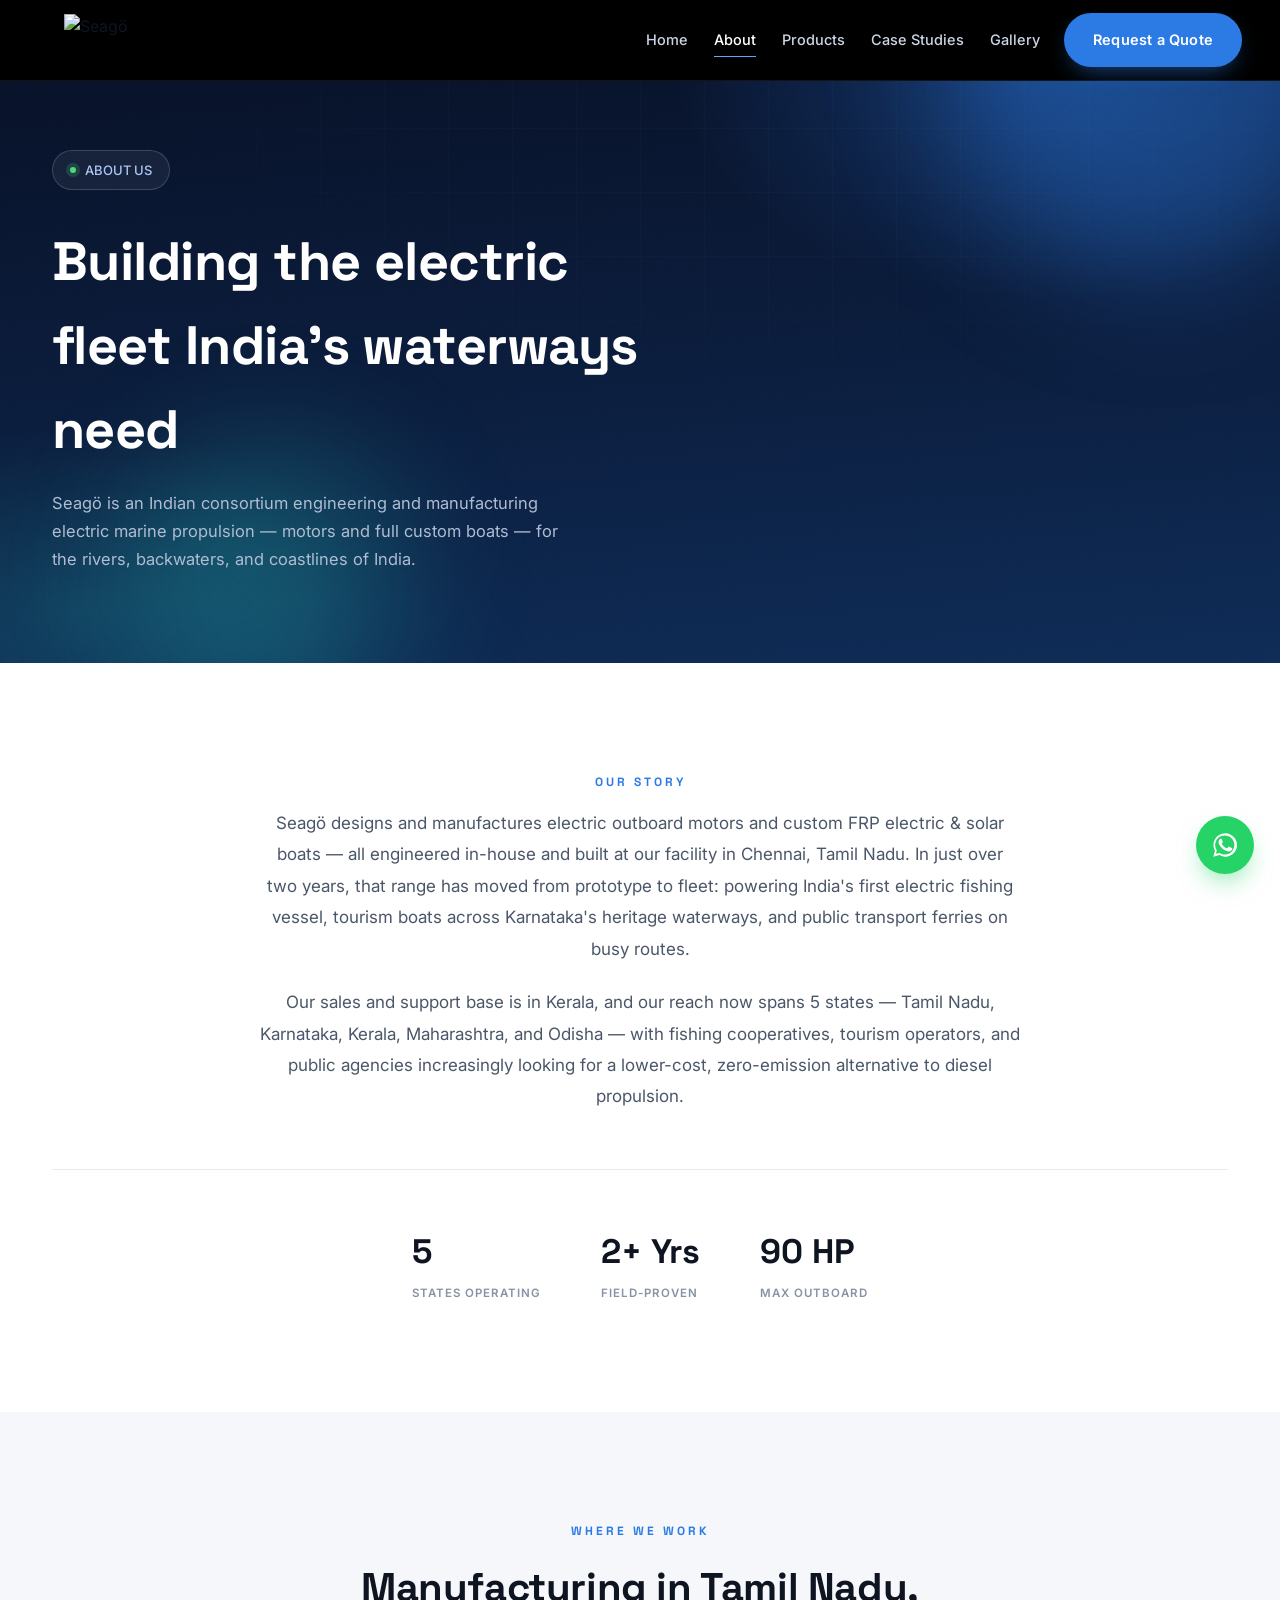
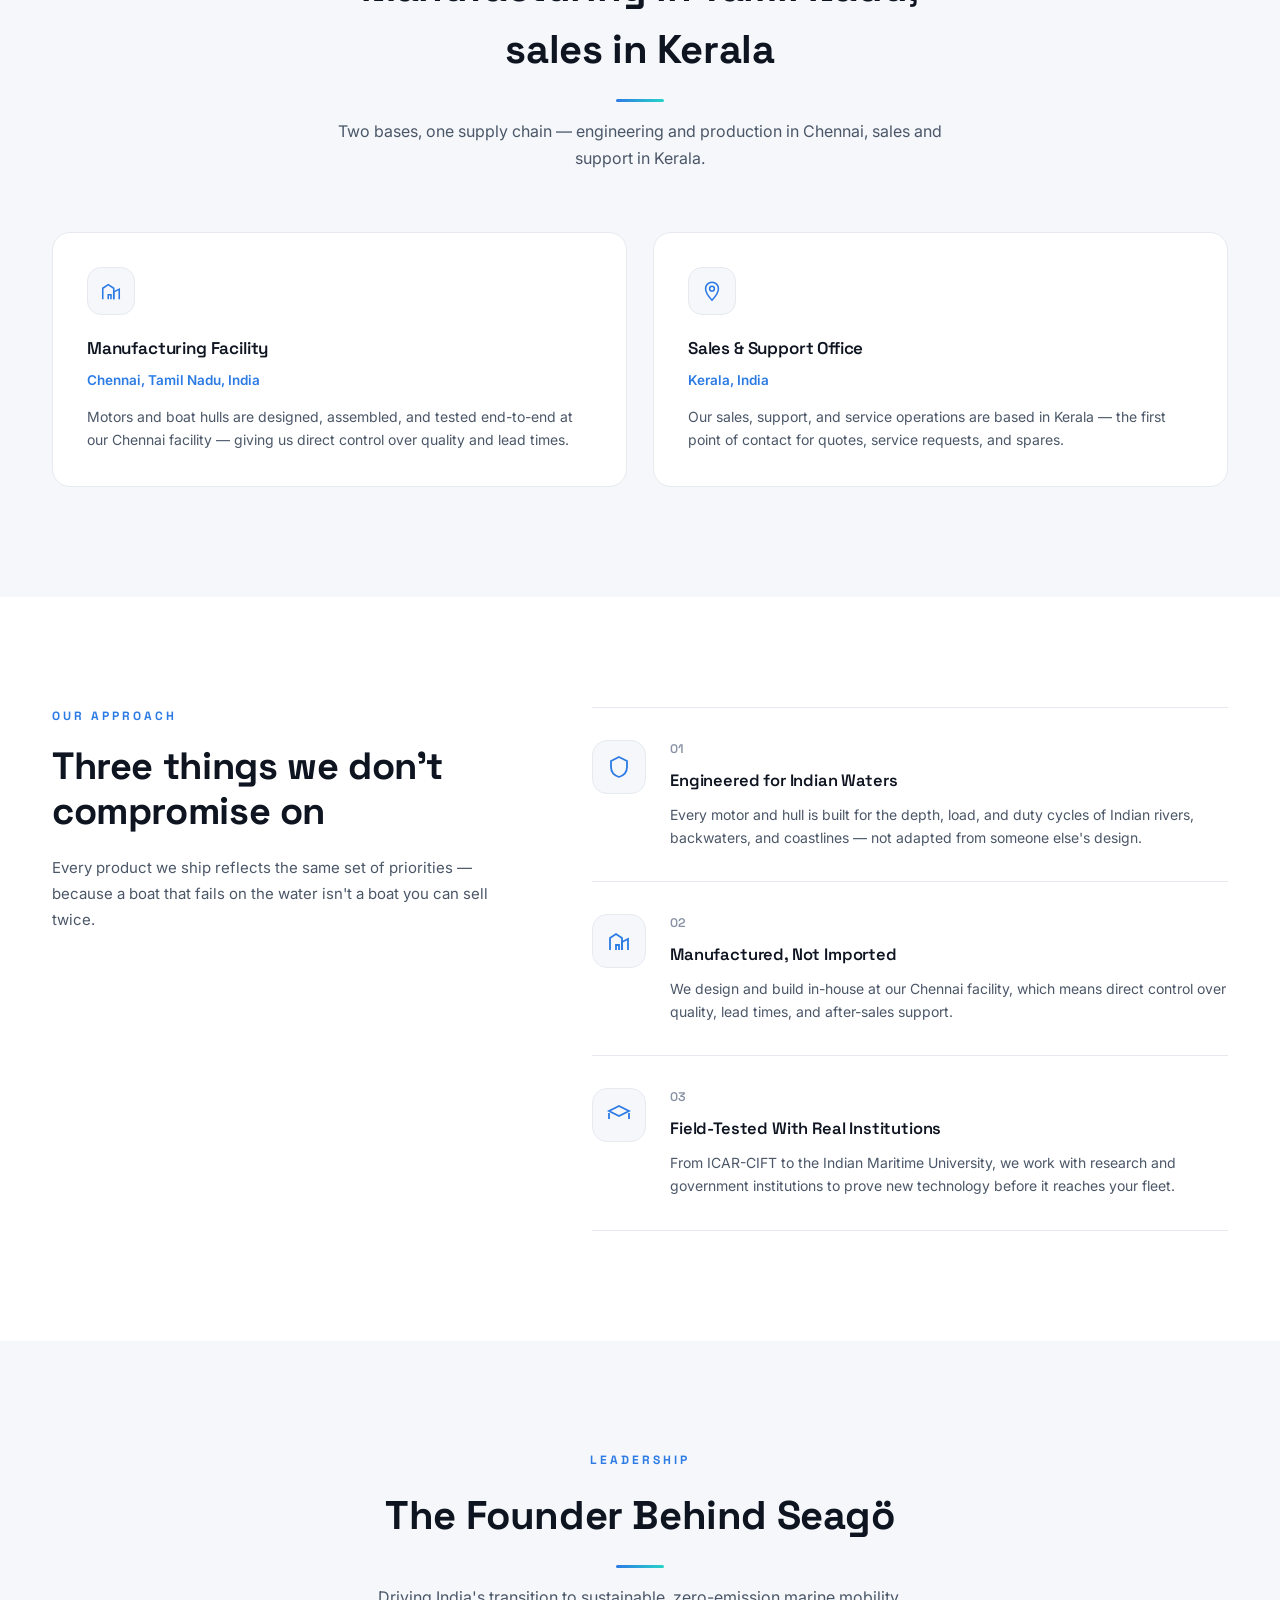
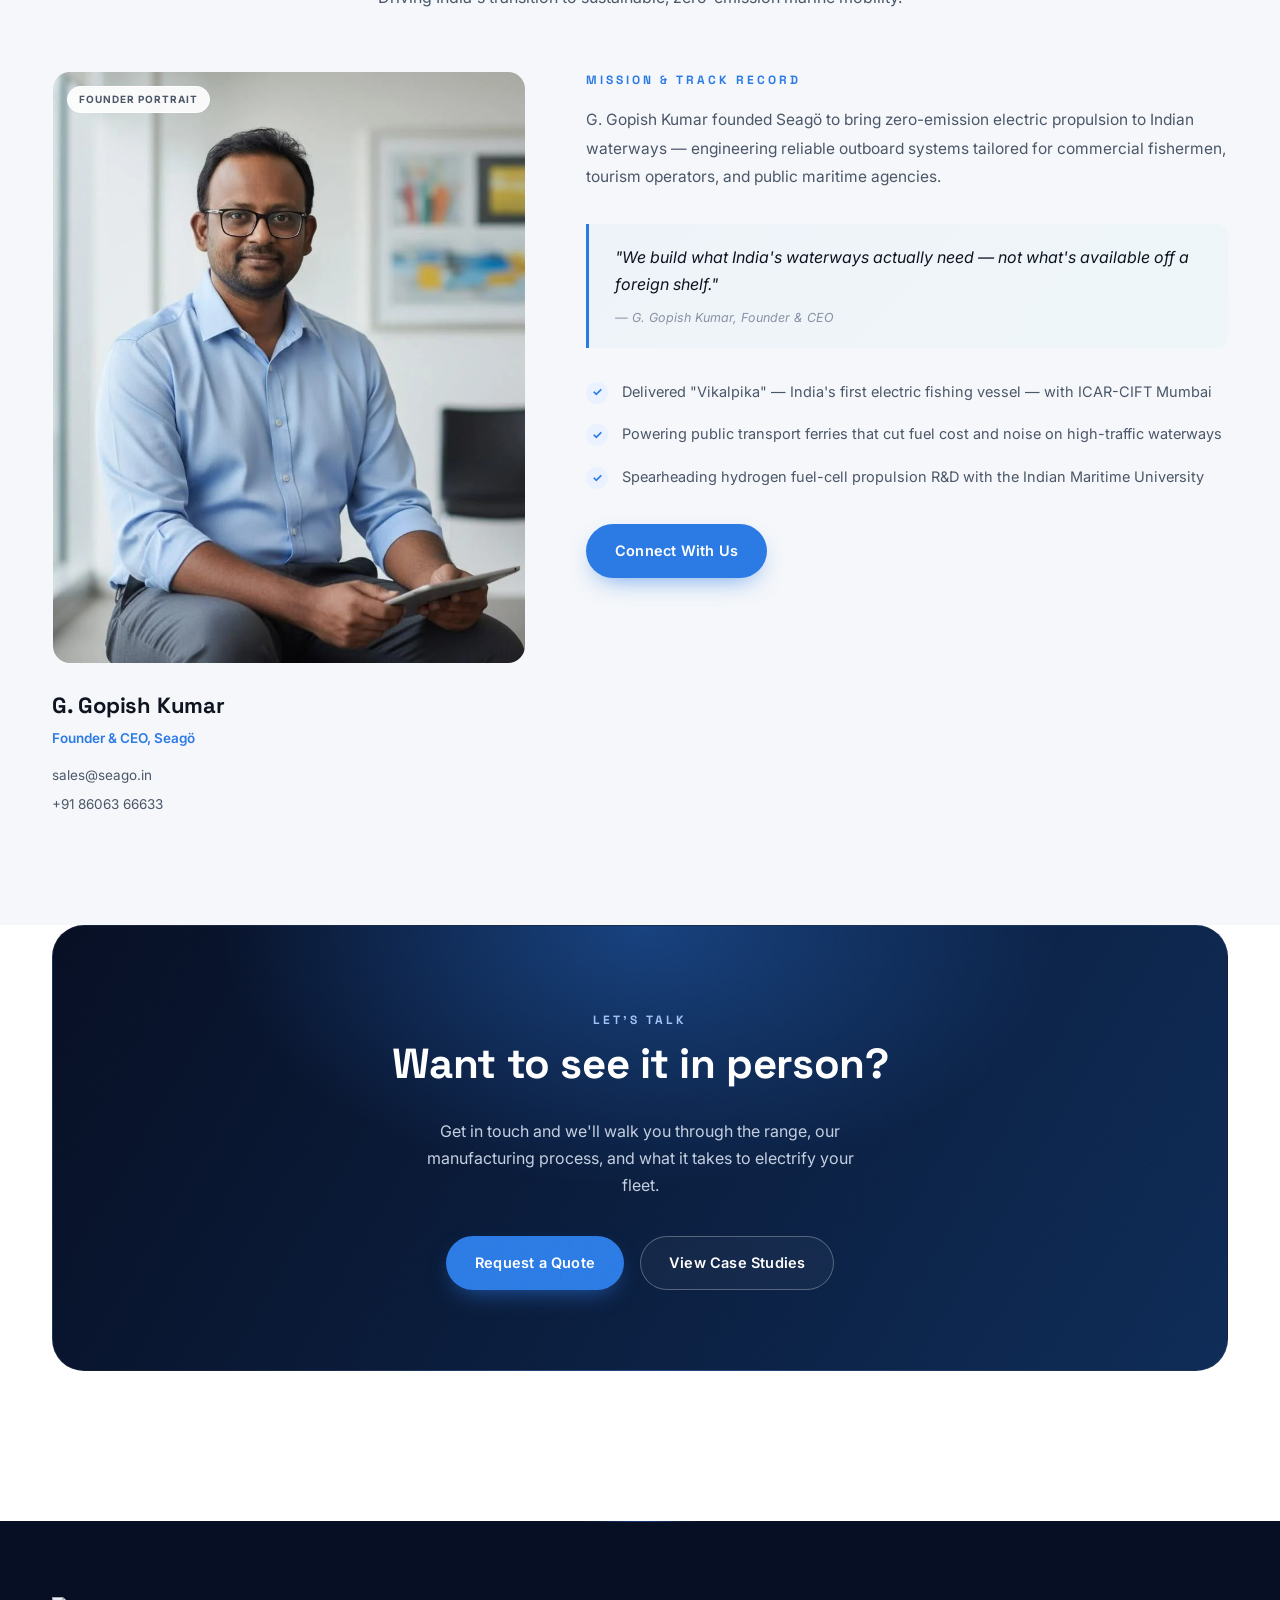
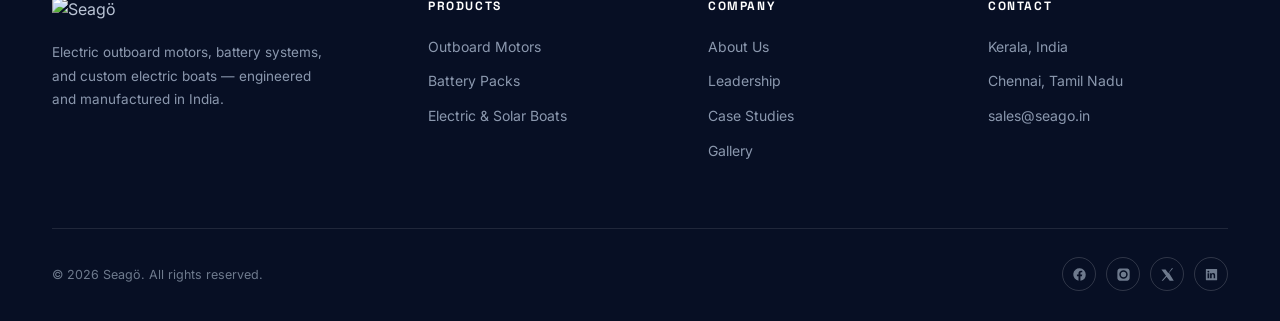
==== commit e0bea92c: "Rename the Know More page to gallery.html and enable the Web3Forms quote form" ====
--- a/about.html
+++ b/about.html
@@ -28,7 +28,7 @@
       <a href="about.html">About</a>
       <a href="products.html">Products</a>
       <a href="case-studies.html">Case Studies</a>
-      <a href="know-more.html">Know More</a>
+      <a href="gallery.html">Gallery</a>
     </nav>
     <div class="nav-cta">
       <a class="btn btn-primary magnetic" href="contact.html" data-quote-open>Request a Quote</a>
@@ -42,7 +42,7 @@
   <a href="about.html">About</a>
   <a href="products.html">Products</a>
   <a href="case-studies.html">Case Studies</a>
-  <a href="know-more.html">Know More</a>
+  <a href="gallery.html">Gallery</a>
   <a class="btn btn-primary" href="contact.html" data-quote-open>Request a Quote</a>
 </div>
 
@@ -230,7 +230,7 @@
         <a href="about.html">About Us</a>
         <a href="about.html#founder">Leadership</a>
         <a href="case-studies.html">Case Studies</a>
-        <a href="know-more.html">Know More</a>
+        <a href="gallery.html">Gallery</a>
       </div>
       <div class="footer-col">
         <h5>Contact</h5>
@@ -273,7 +273,7 @@
     </div>
     <div class="quote-modal__body">
       <form id="quoteModalForm" class="quote-form">
-        <input type="hidden" name="access_key" value="YOUR_WEB3FORMS_ACCESS_KEY">
+        <input type="hidden" name="access_key" value="12fe7002-524c-4c4c-a9c9-cd31891d7432">
         <input type="hidden" name="subject" value="New Quote Request — Seagö Website">
         <input type="hidden" name="from_name" value="Seagö Website">
         <input type="checkbox" name="botcheck" class="hidden-field" tabindex="-1" autocomplete="off">
--- a/css/style.css
+++ b/css/style.css
@@ -390,7 +390,7 @@
 
 .product-actions{ display:flex; gap:14px; flex-wrap:wrap; }
 
-/* ---------- Know More: video grid + note card ---------- */
+/* ---------- Gallery page: video grid + note card ---------- */
 .trial-grid{ display:grid; grid-template-columns:repeat(3,1fr); gap:26px; }
 .trial-card{
   display:flex; flex-direction:column; height:100%; overflow:hidden;
@@ -428,7 +428,7 @@
 }
 .trial-link:hover{ gap:11px; }
 
-/* ---------- Know More: featured video, portrait reels, photo gallery ---------- */
+/* ---------- Gallery page: featured video, portrait reels, photo gallery ---------- */
 .featured-video{ position:relative; border:1px solid var(--line); border-radius:var(--radius); overflow:hidden; background:#000; }
 .featured-video video{ display:block; width:100%; aspect-ratio:16/9; object-fit:cover; background:#000; }
 .featured-cap{
@@ -446,6 +446,7 @@
 .reel-grid .trial-card video{ background:#0B1D3D; }
 
 .gallery-grid{ display:grid; grid-template-columns:repeat(5,1fr); gap:18px; }
+.wrap-wide{ max-width:1400px; }
 .gallery-item{
   position:relative; margin:0; overflow:hidden; border-radius:16px;
   border:1px solid var(--line); background:#0B1D3D; aspect-ratio:4/3;
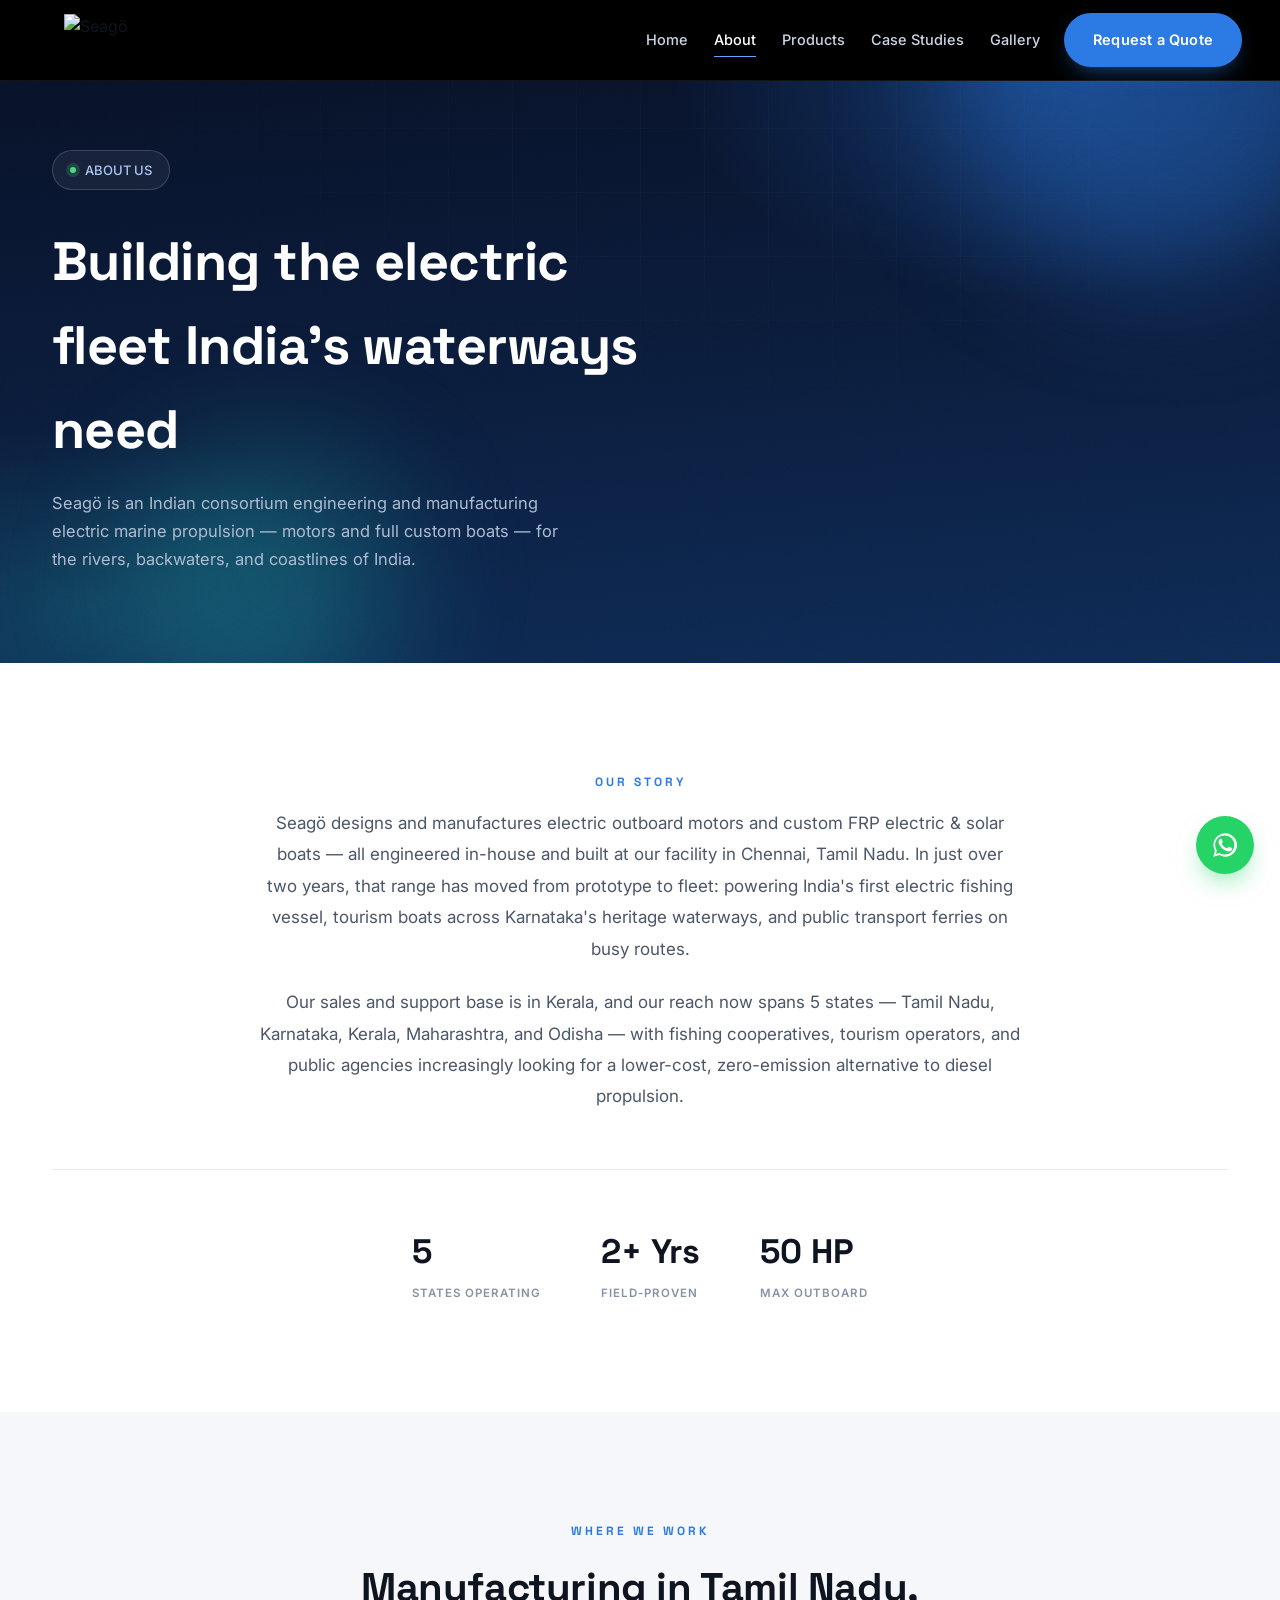
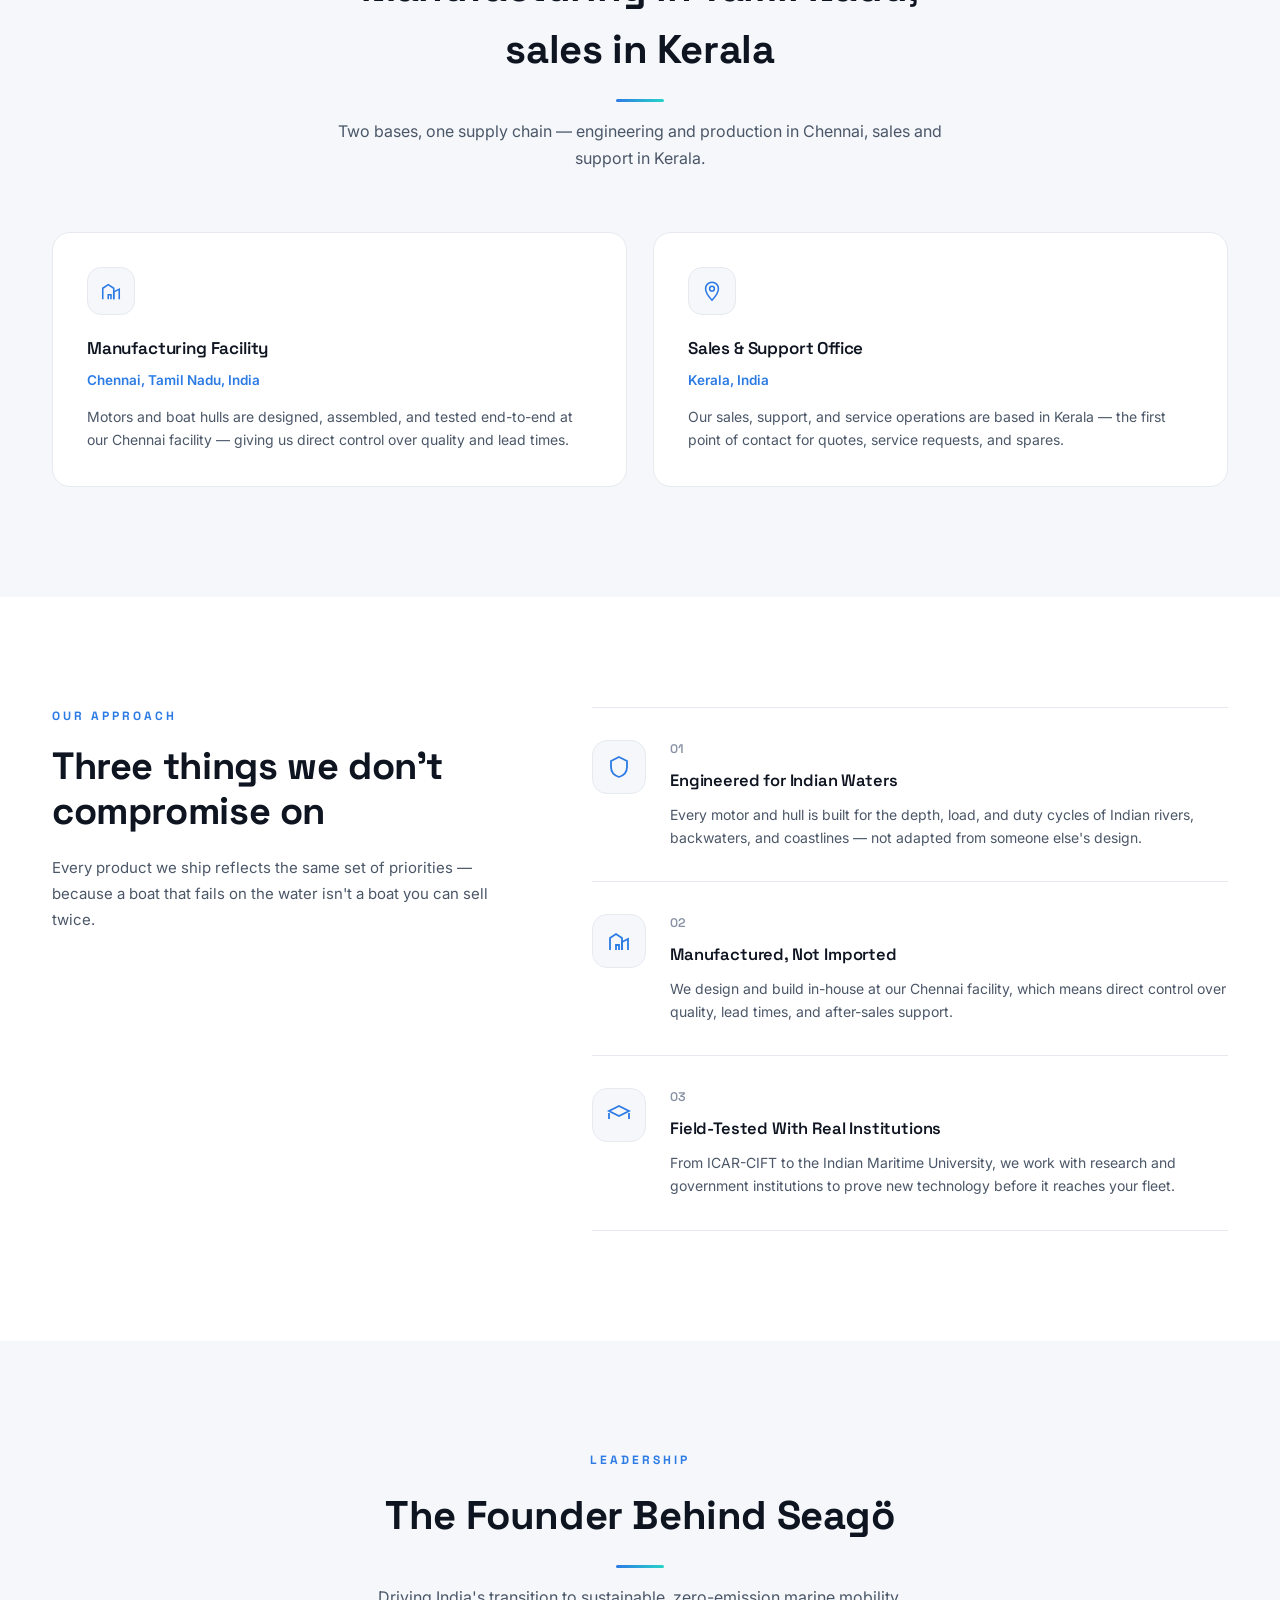
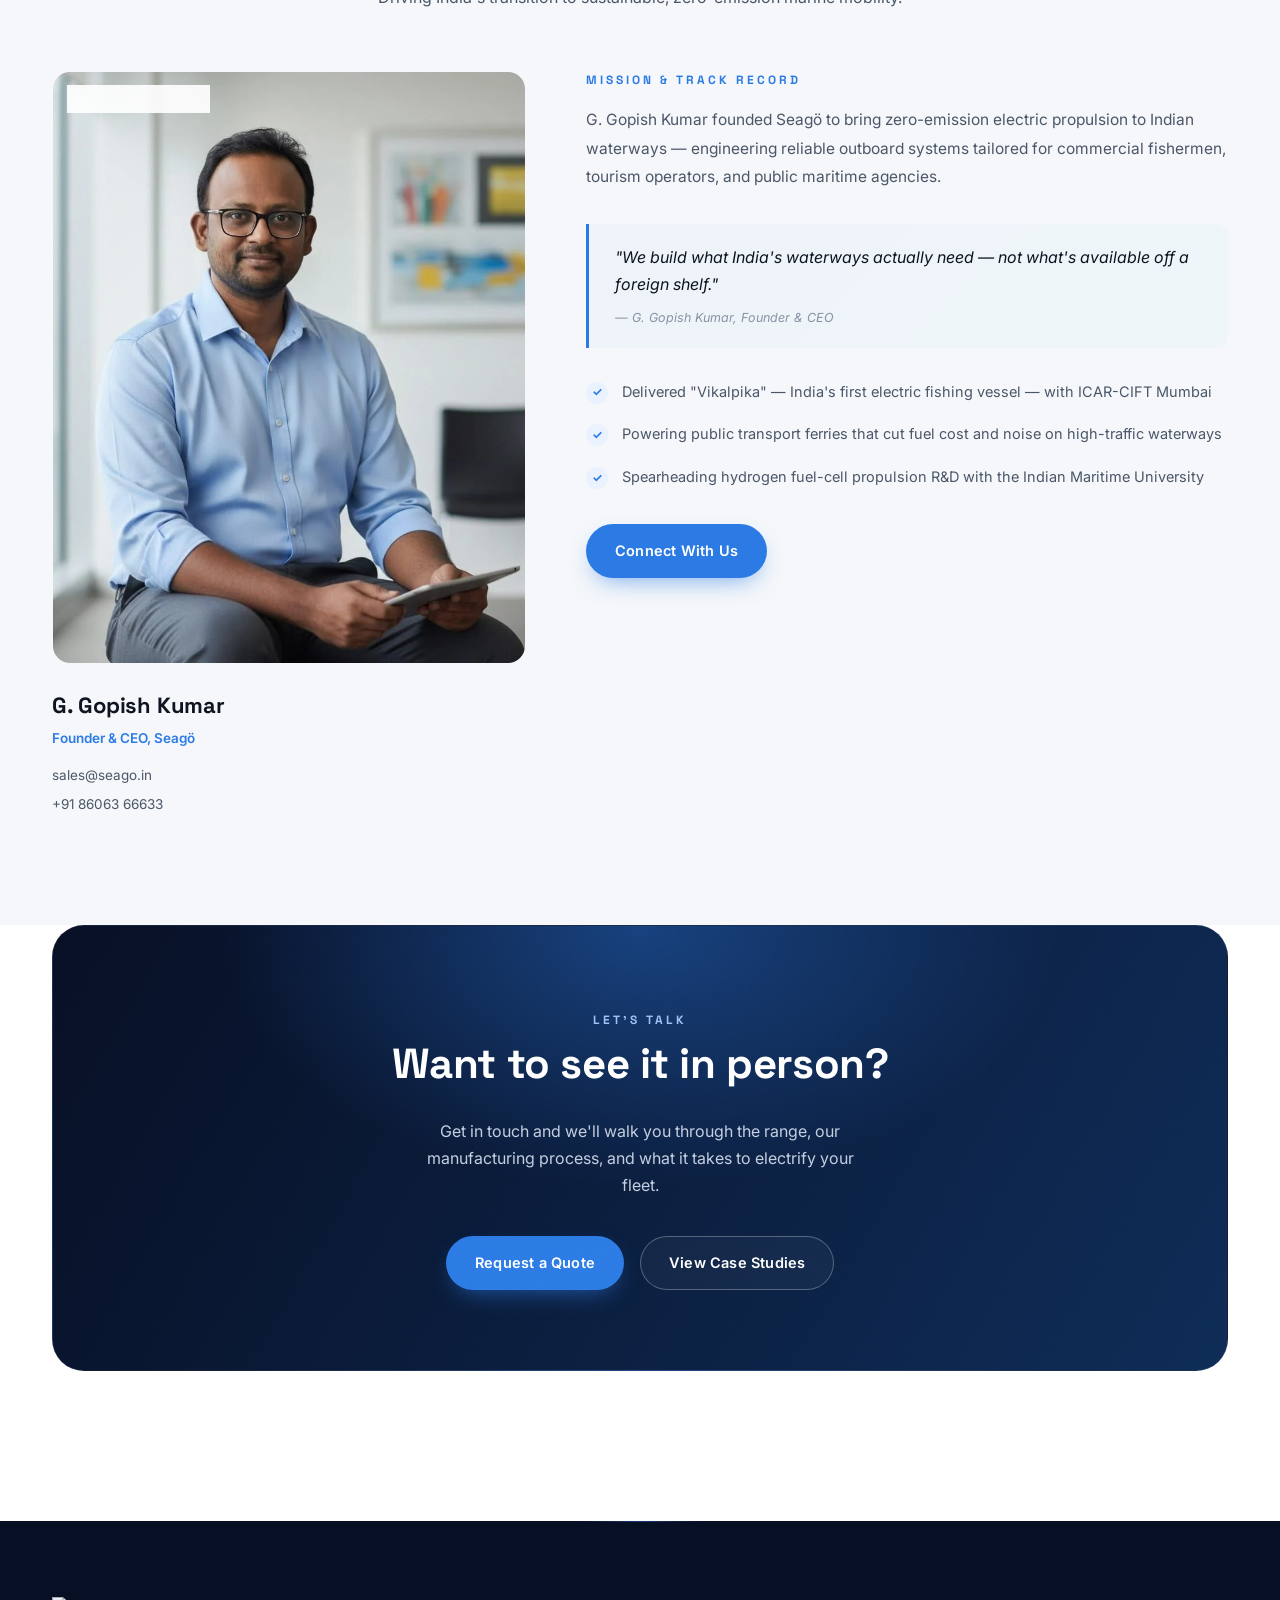
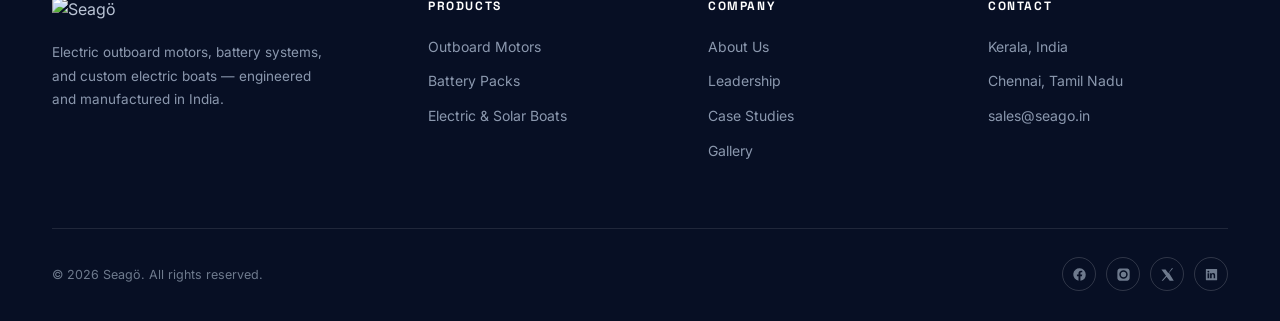
==== commit eb278da8: "Update battery voltage options and retire 60/90 HP for a coming-soon 50 HP" ====
--- a/about.html
+++ b/about.html
@@ -72,7 +72,7 @@
     <div class="stat-strip reveal">
       <div class="stat"><b>5</b><span>States Operating</span></div>
       <div class="stat"><b>2+ Yrs</b><span>Field-Proven</span></div>
-      <div class="stat"><b>90 HP</b><span>Max Outboard</span></div>
+      <div class="stat"><b>50 HP</b><span>Max Outboard</span></div>
     </div>
   </div>
 </section>
@@ -241,11 +241,11 @@
     </div>
     <div class="footer-bottom">
       <span>© 2026 Seagö. All rights reserved.</span>
-      <!-- TODO: add the X (Twitter) and LinkedIn profile URLs once those accounts exist -->
+      <!-- TODO: add the LinkedIn profile URL once that account exists -->
       <div class="footer-social">
         <a href="https://www.facebook.com/profile.php?id=61595336871370" target="_blank" rel="noopener" data-social="facebook" aria-label="Facebook"><svg viewBox="0 0 24 24" fill="currentColor"><path d="M22 12a10 10 0 1 0-11.6 9.9v-7H7.9V12h2.5V9.8c0-2.5 1.5-3.9 3.8-3.9 1.1 0 2.2.2 2.2.2v2.4h-1.3c-1.2 0-1.6.8-1.6 1.6V12h2.8l-.4 2.9h-2.4v7A10 10 0 0 0 22 12z"/></svg></a>
         <a href="https://www.instagram.com/seagowaters/" target="_blank" rel="noopener" data-social="instagram" aria-label="Instagram"><svg viewBox="0 0 24 24" fill="currentColor"><path d="M12 2.2c3.2 0 3.6 0 4.9.1 1.2.1 1.8.2 2.2.4.6.2 1 .5 1.4.9.4.4.7.8.9 1.4.2.4.4 1 .4 2.2.1 1.3.1 1.7.1 4.9s0 3.6-.1 4.9c-.1 1.2-.2 1.8-.4 2.2-.2.6-.5 1-.9 1.4-.4.4-.8.7-1.4.9-.4.2-1 .4-2.2.4-1.3.1-1.7.1-4.9.1s-3.6 0-4.9-.1c-1.2-.1-1.8-.2-2.2-.4-.6-.2-1-.5-1.4-.9-.4-.4-.7-.8-.9-1.4-.2-.4-.4-1-.4-2.2C2.2 15.6 2.2 15.2 2.2 12s0-3.6.1-4.9c.1-1.2.2-1.8.4-2.2.2-.6.5-1 .9-1.4.4-.4.8-.7 1.4-.9.4-.2 1-.4 2.2-.4C8.4 2.2 8.8 2.2 12 2.2zm0 3.1A6.7 6.7 0 1 0 18.7 12 6.7 6.7 0 0 0 12 5.3zm0 11A4.3 4.3 0 1 1 16.3 12 4.3 4.3 0 0 1 12 16.3zm6.9-11.3a1.6 1.6 0 1 1-1.6-1.6 1.6 1.6 0 0 1 1.6 1.6z"/></svg></a>
-        <a href="#" data-social="twitter" aria-label="X (Twitter)"><svg viewBox="0 0 24 24" fill="currentColor"><path d="M18.9 2H21l-6.6 7.5L22 22h-6.5l-5-6.6L4.7 22H2.6l7-8-7.3-9.9h6.6l4.5 6z"/></svg></a>
+        <a href="https://x.com/Seagowaters" target="_blank" rel="noopener" data-social="twitter" aria-label="X (Twitter)"><svg viewBox="0 0 24 24" fill="currentColor"><path d="M18.9 2H21l-6.6 7.5L22 22h-6.5l-5-6.6L4.7 22H2.6l7-8-7.3-9.9h6.6l4.5 6z"/></svg></a>
         <a href="#" data-social="linkedin" aria-label="LinkedIn"><svg viewBox="0 0 24 24" fill="currentColor"><path d="M20.4 3H3.6A.6.6 0 0 0 3 3.6v16.8a.6.6 0 0 0 .6.6h16.8a.6.6 0 0 0 .6-.6V3.6a.6.6 0 0 0-.6-.6zM8.3 18.1H5.7V9.9h2.6v8.2zM7 8.8a1.5 1.5 0 1 1 0-3 1.5 1.5 0 0 1 0 3zm11.1 9.3h-2.6v-4.3c0-1 0-2.4-1.5-2.4s-1.7 1.1-1.7 2.3v4.4H9.7V9.9h2.5v1.1a2.7 2.7 0 0 1 2.5-1.4c2.6 0 3.1 1.7 3.1 4v4.5z"/></svg></a>
       </div>
     </div>
--- a/css/style.css
+++ b/css/style.css
@@ -49,6 +49,7 @@
 .btn-ghost:hover{ border-color:#fff; background:rgba(255,255,255,.1); }
 .btn-outline{ background:transparent; color:var(--navy); border-color:var(--line); }
 .btn-outline:hover{ border-color:var(--navy); }
+.btn:disabled{ opacity:.5; cursor:not-allowed; pointer-events:none; }
 .magnetic{ will-change:transform; }
 
 /* ---------- skeleton placeholders (empty headers / copy) ---------- */
@@ -303,7 +304,7 @@
     linear-gradient(120deg, var(--navy) 0%, var(--navy-3) 100%);
   border-radius:32px; padding:80px 60px; text-align:center; position:relative; overflow:hidden;
 }
-.cta::after{ content:''; position:absolute; inset:0; background-image:url('../assets/grain.png'); background-size:180px 180px; mix-blend-mode:overlay; opacity:.5; }
+.cta::after{ content:''; position:absolute; inset:0; background-image:url('../assets/grain.png'); background-size:180px 180px; mix-blend-mode:overlay; opacity:.5; pointer-events:none; }
 .cta-inner{ position:relative; }
 .cta-title{ font-family:'Space Grotesk',sans-serif; font-size:clamp(28px,3.8vw,42px); font-weight:700; color:#fff; letter-spacing:-0.01em; max-width:620px; margin:0 auto; }
 .cta-text{ color:#C3CEE0; font-size:16px; line-height:1.7; max-width:460px; margin:22px auto 36px; }
@@ -360,6 +361,7 @@
 .spec-item{ padding-top:14px; border-top:1px solid var(--line); }
 .spec-item span{ display:block; font-size:11.5px; font-weight:700; letter-spacing:1px; text-transform:uppercase; color:var(--muted); margin-bottom:6px; }
 .spec-item b{ font-size:14.5px; font-weight:600; color:var(--ink); }
+.spec-pending{ font-size:14px; color:var(--muted); margin:-20px 0 30px; }
 .mini-stats{ display:flex; gap:36px; margin:28px 0 34px; flex-wrap:wrap; }
 .mini-stat b{ display:block; font-size:23px; font-weight:700; font-family:'Space Grotesk',sans-serif; color:var(--ink); }
 .mini-stat span{ display:block; font-size:11px; font-weight:600; letter-spacing:.7px; text-transform:uppercase; color:var(--muted); margin-top:5px; }
@@ -444,6 +446,8 @@
 .reel-grid .trial-body h3{ font-size:15.5px; }
 .reel-grid .trial-body p{ font-size:13px; }
 .reel-grid .trial-card video{ background:#0B1D3D; }
+.reel-grid.cols-4{ grid-template-columns:repeat(4,1fr); }
+@media (max-width:720px){ .reel-grid.cols-4{ grid-template-columns:repeat(2,1fr); gap:14px; } }
 
 .gallery-grid{ display:grid; grid-template-columns:repeat(5,1fr); gap:18px; }
 .wrap-wide{ max-width:1400px; }
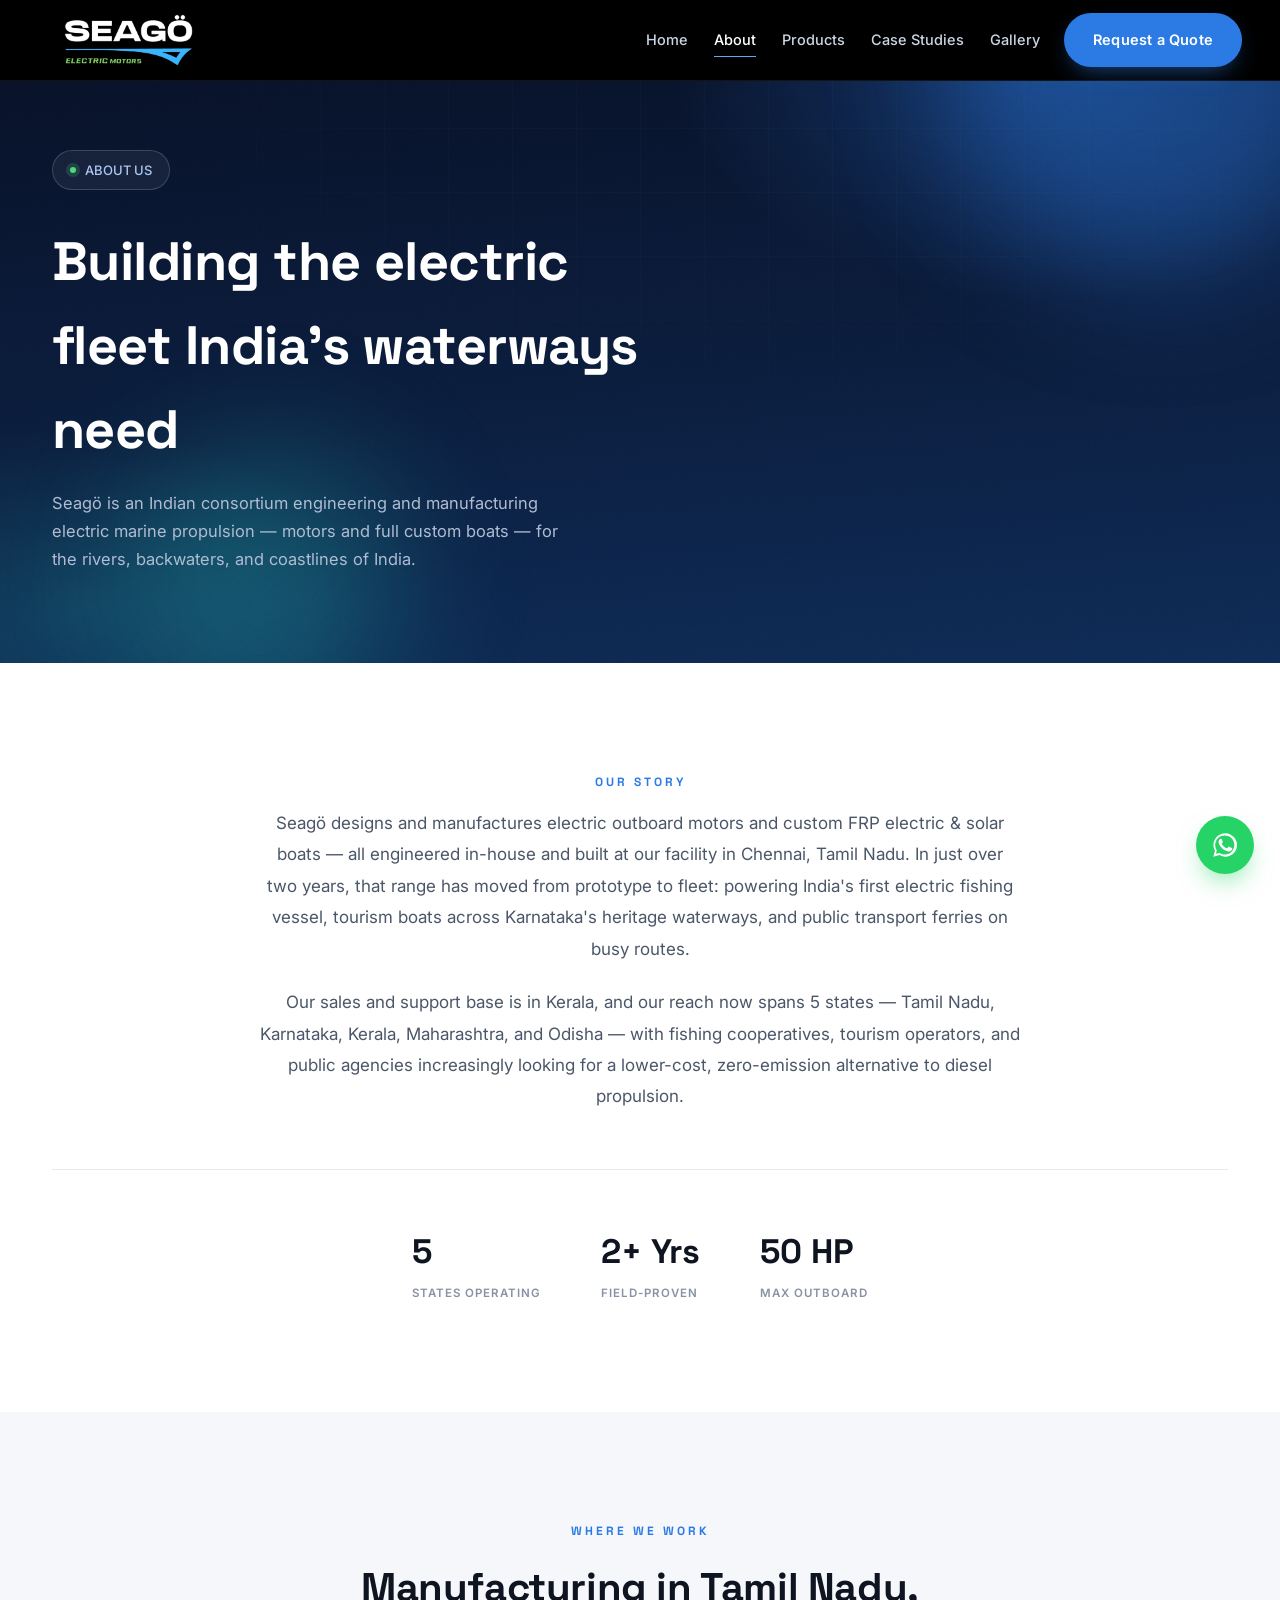
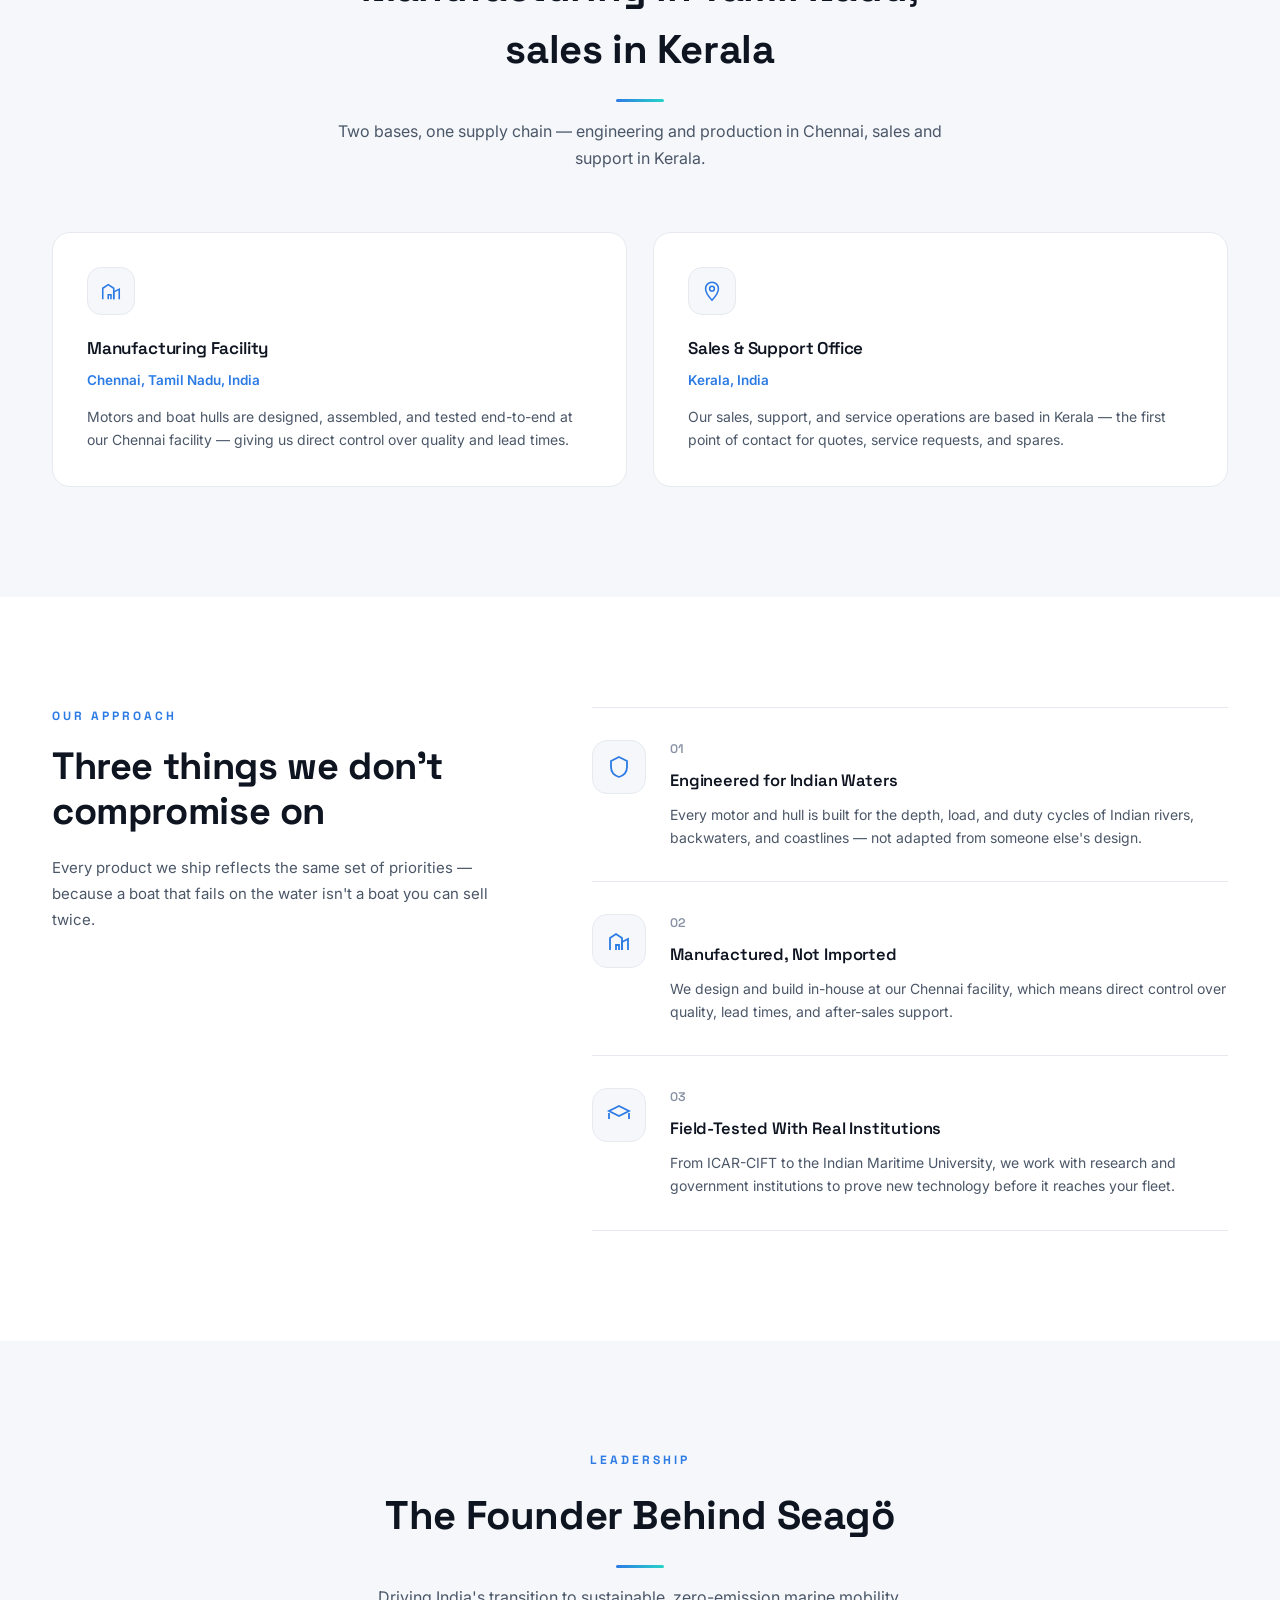
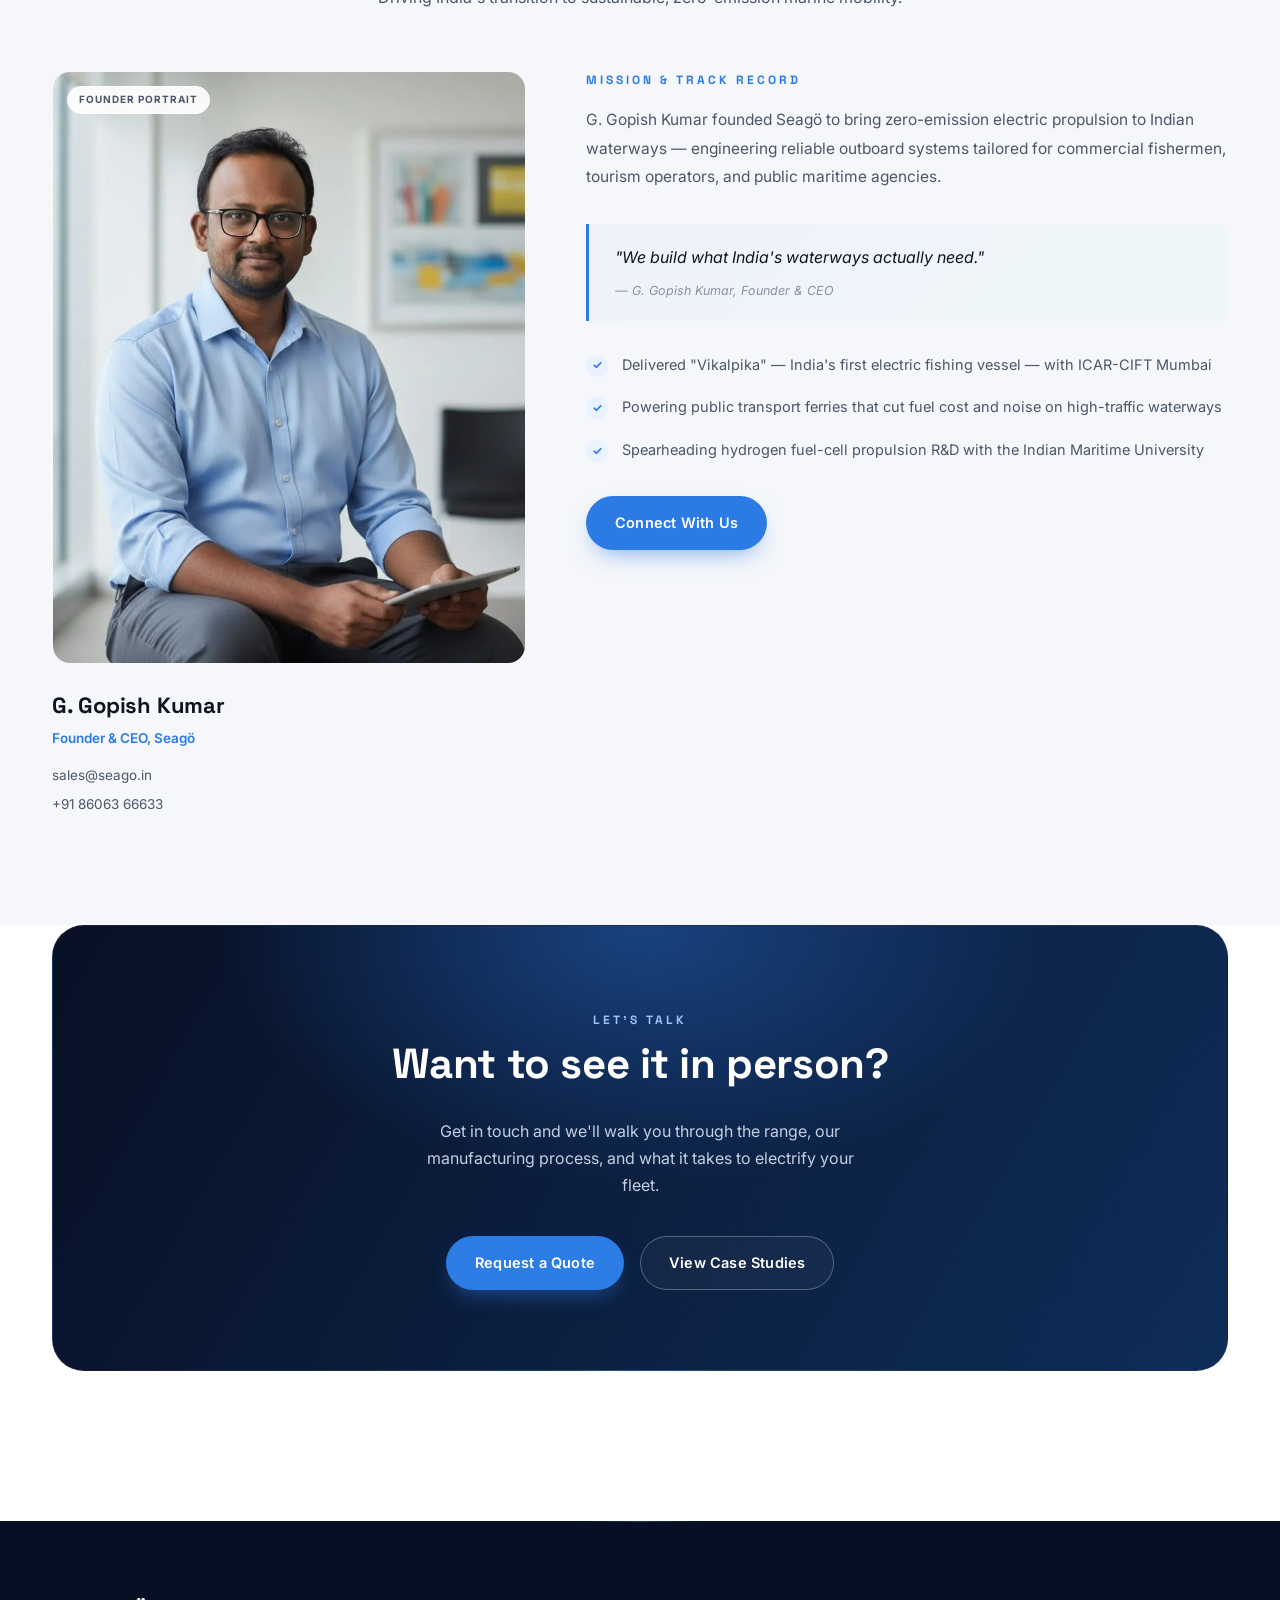
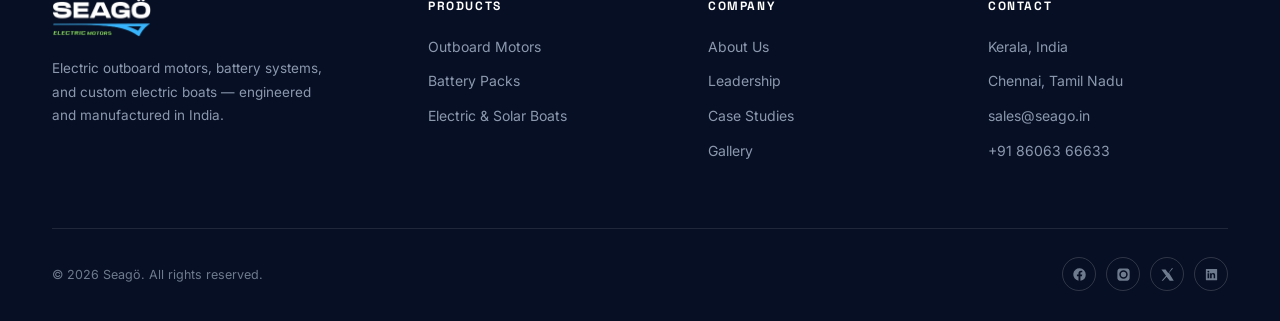
==== commit 69609894: "Add phone number to footer contact and trim founder quote wording" ====
--- a/about.html
+++ b/about.html
@@ -169,7 +169,7 @@
         <p>G. Gopish Kumar founded Seagö to bring zero-emission electric propulsion to Indian waterways — engineering reliable outboard systems tailored for commercial fishermen, tourism operators, and public maritime agencies.</p>
 
         <div class="pull-quote">
-          <p style="font-size:16px; font-style:italic; color:var(--ink); line-height:1.7; margin-bottom:6px;">"We build what India's waterways actually need — not what's available off a foreign shelf."</p>
+          <p style="font-size:16px; font-style:italic; color:var(--ink); line-height:1.7; margin-bottom:6px;">"We build what India's waterways actually need."</p>
           <span class="quote-note">— G. Gopish Kumar, Founder &amp; CEO</span>
         </div>
 
@@ -237,6 +237,7 @@
         <a href="contact.html">Kerala, India</a>
         <a href="contact.html">Chennai, Tamil Nadu</a>
         <a href="mailto:sales@seago.in">sales@seago.in</a>
+        <a href="tel:+918606366633">+91 86063 66633</a>
       </div>
     </div>
     <div class="footer-bottom">
--- a/css/style.css
+++ b/css/style.css
@@ -313,7 +313,7 @@
 /* ================= FOOTER ================= */
 footer{ background:var(--navy); color:#B9C3D4; padding:76px 0 30px; margin-top:40px; }
 .footer-grid{ display:grid; grid-template-columns:1.4fr 1fr 1fr 1fr; gap:40px; padding-bottom:54px; border-bottom:1px solid rgba(255,255,255,.1); }
-.footer-logo img{ height:24px; margin-bottom:20px; }
+.footer-logo img{ height:40px; margin-bottom:20px; }
 .footer-grid p{ font-size:13.5px; line-height:1.75; max-width:280px; color:#8B98AE; }
 .footer-col h5{ font-size:12px; letter-spacing:1.6px; text-transform:uppercase; color:#fff; margin-bottom:20px; font-weight:700; font-family:'Space Grotesk',sans-serif; }
 .footer-col a{ display:block; font-size:14px; color:#8B98AE; margin-bottom:13px; transition:color .2s; }
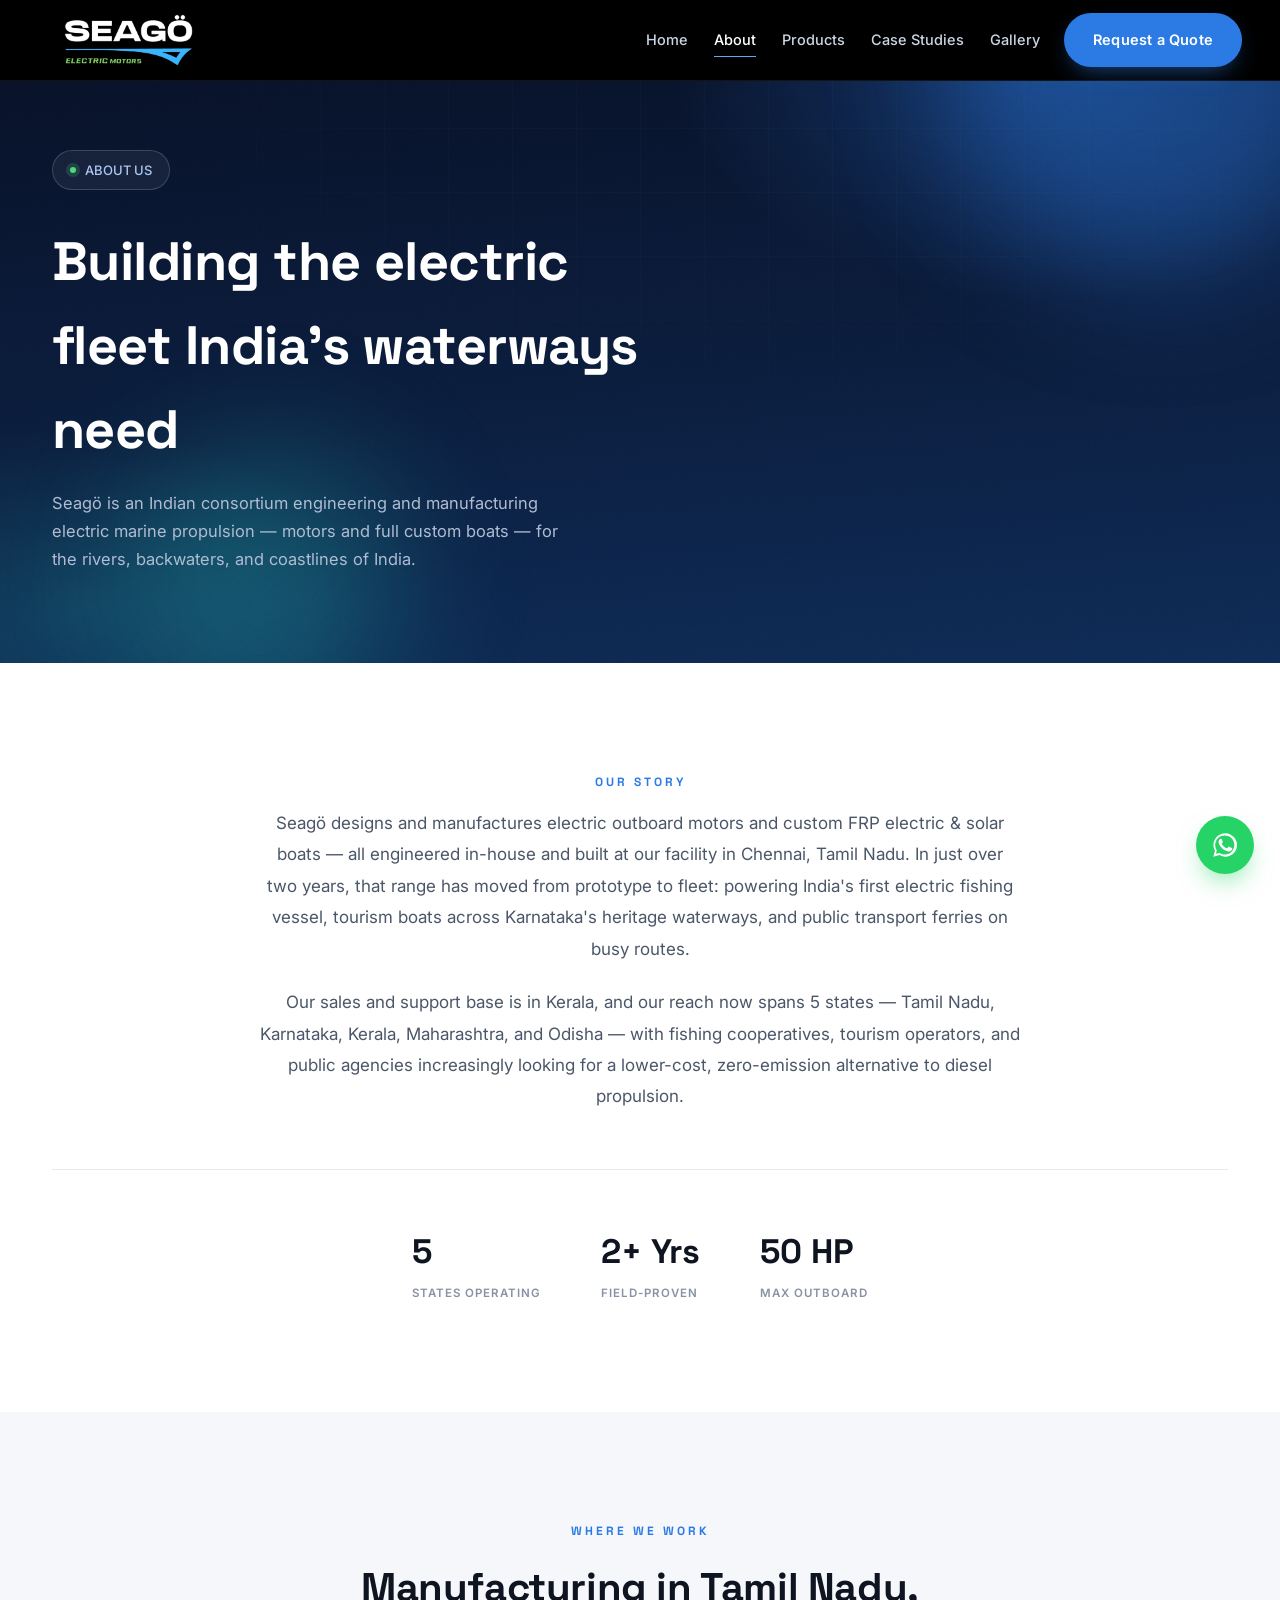
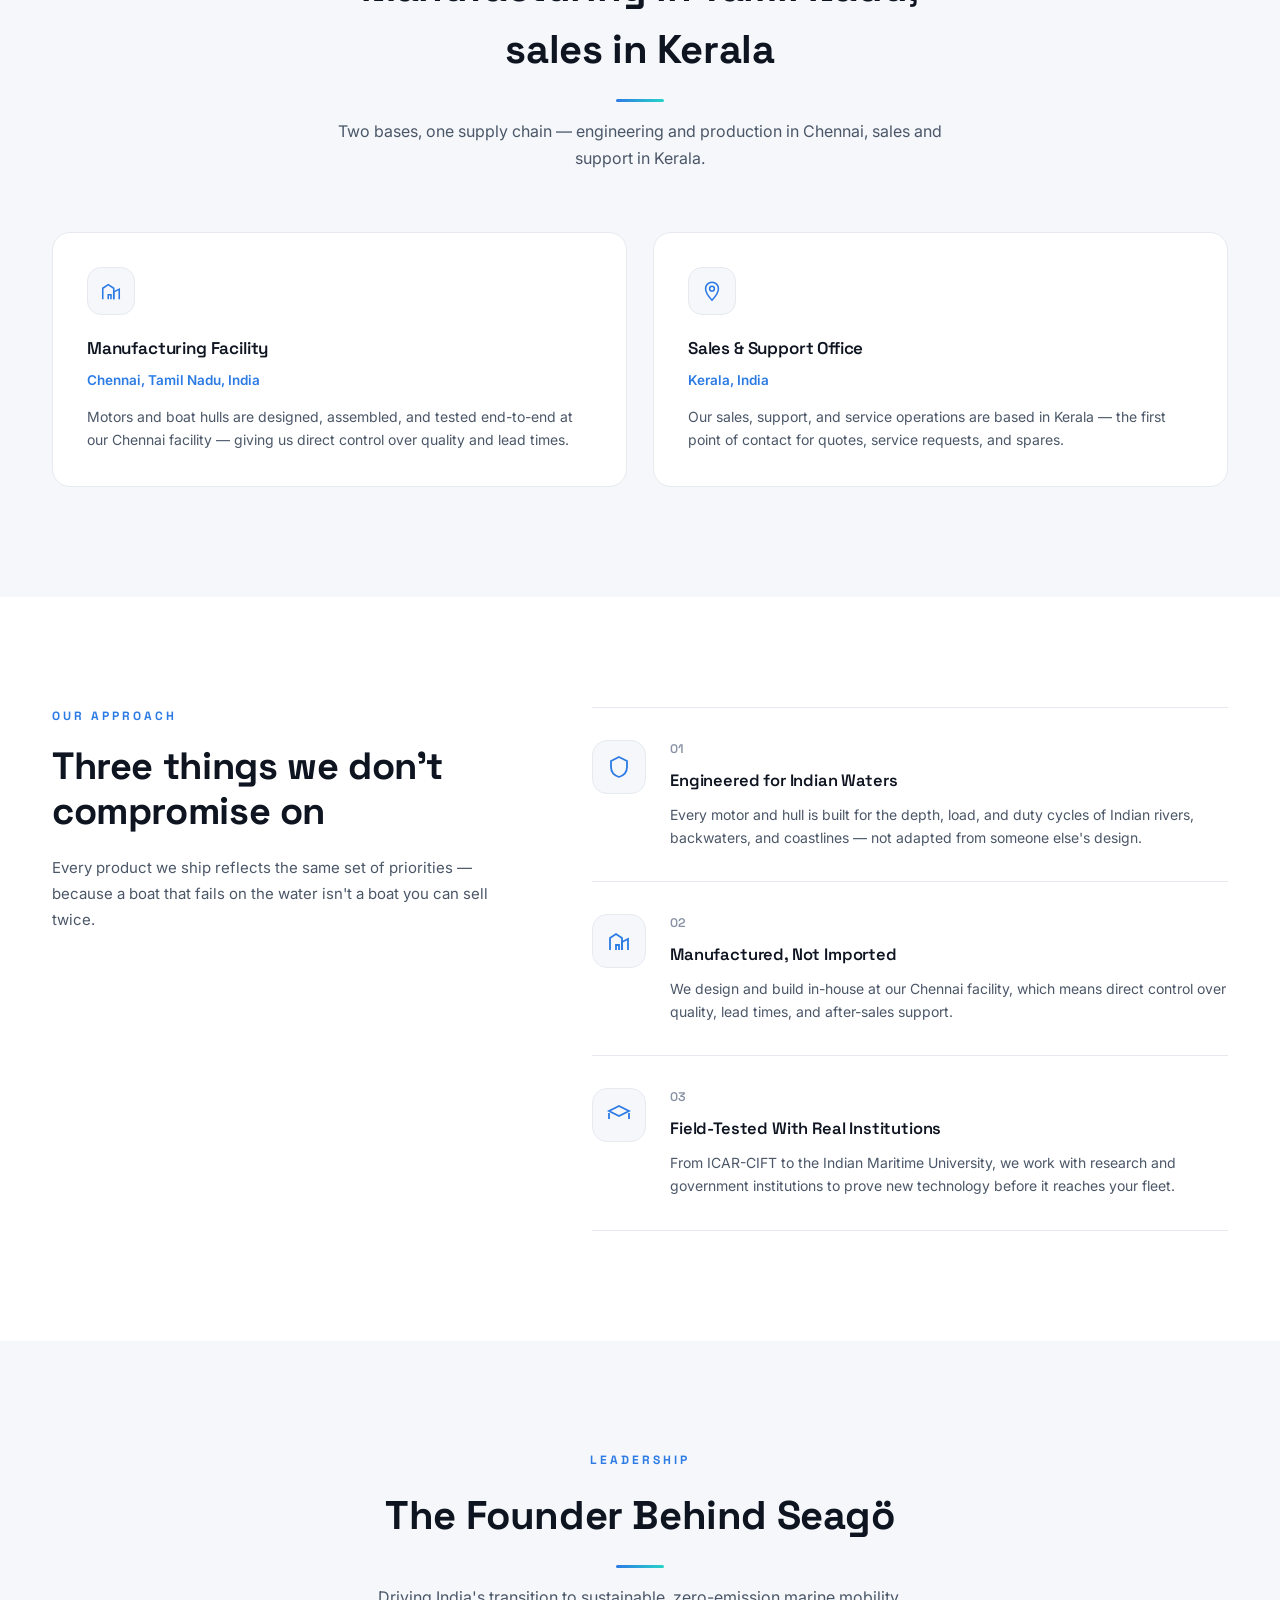
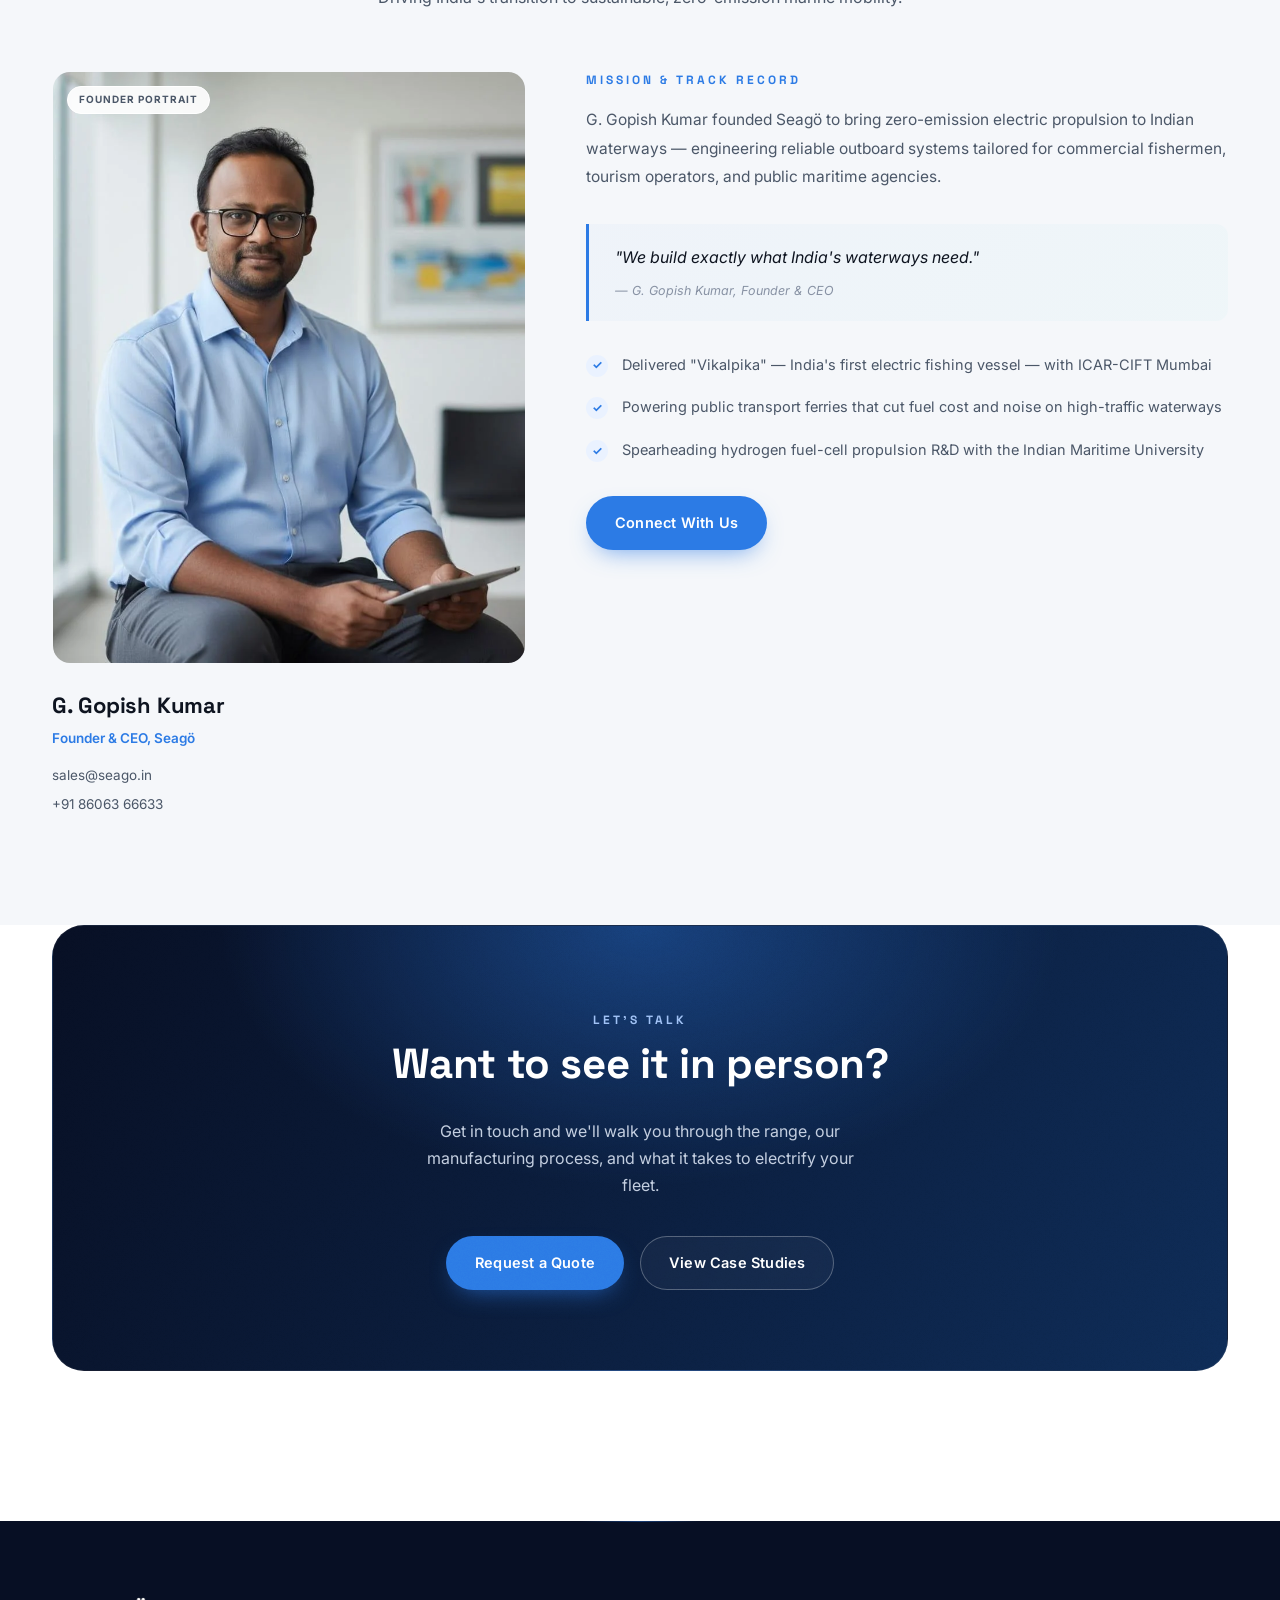
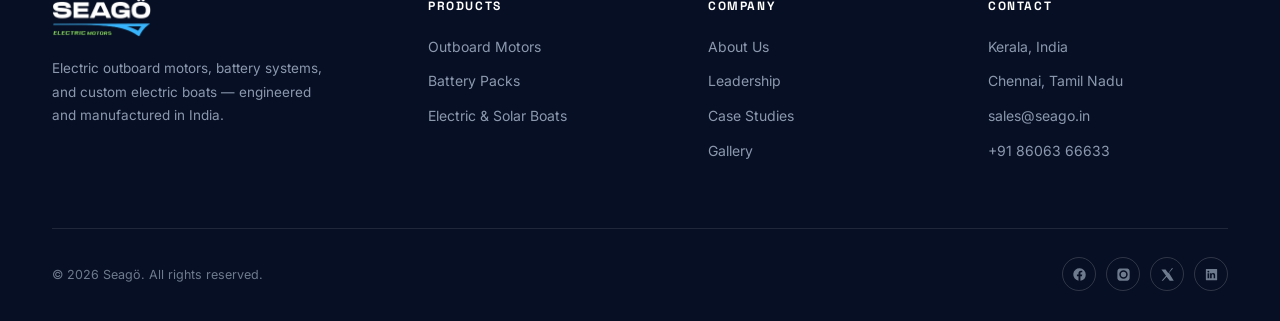
==== commit 6357e599: "Rephrase founder pull quote on about page" ====
--- a/about.html
+++ b/about.html
@@ -169,7 +169,7 @@
         <p>G. Gopish Kumar founded Seagö to bring zero-emission electric propulsion to Indian waterways — engineering reliable outboard systems tailored for commercial fishermen, tourism operators, and public maritime agencies.</p>
 
         <div class="pull-quote">
-          <p style="font-size:16px; font-style:italic; color:var(--ink); line-height:1.7; margin-bottom:6px;">"We build what India's waterways actually need."</p>
+          <p style="font-size:16px; font-style:italic; color:var(--ink); line-height:1.7; margin-bottom:6px;">"We build exactly what India's waterways need."</p>
           <span class="quote-note">— G. Gopish Kumar, Founder &amp; CEO</span>
         </div>
 
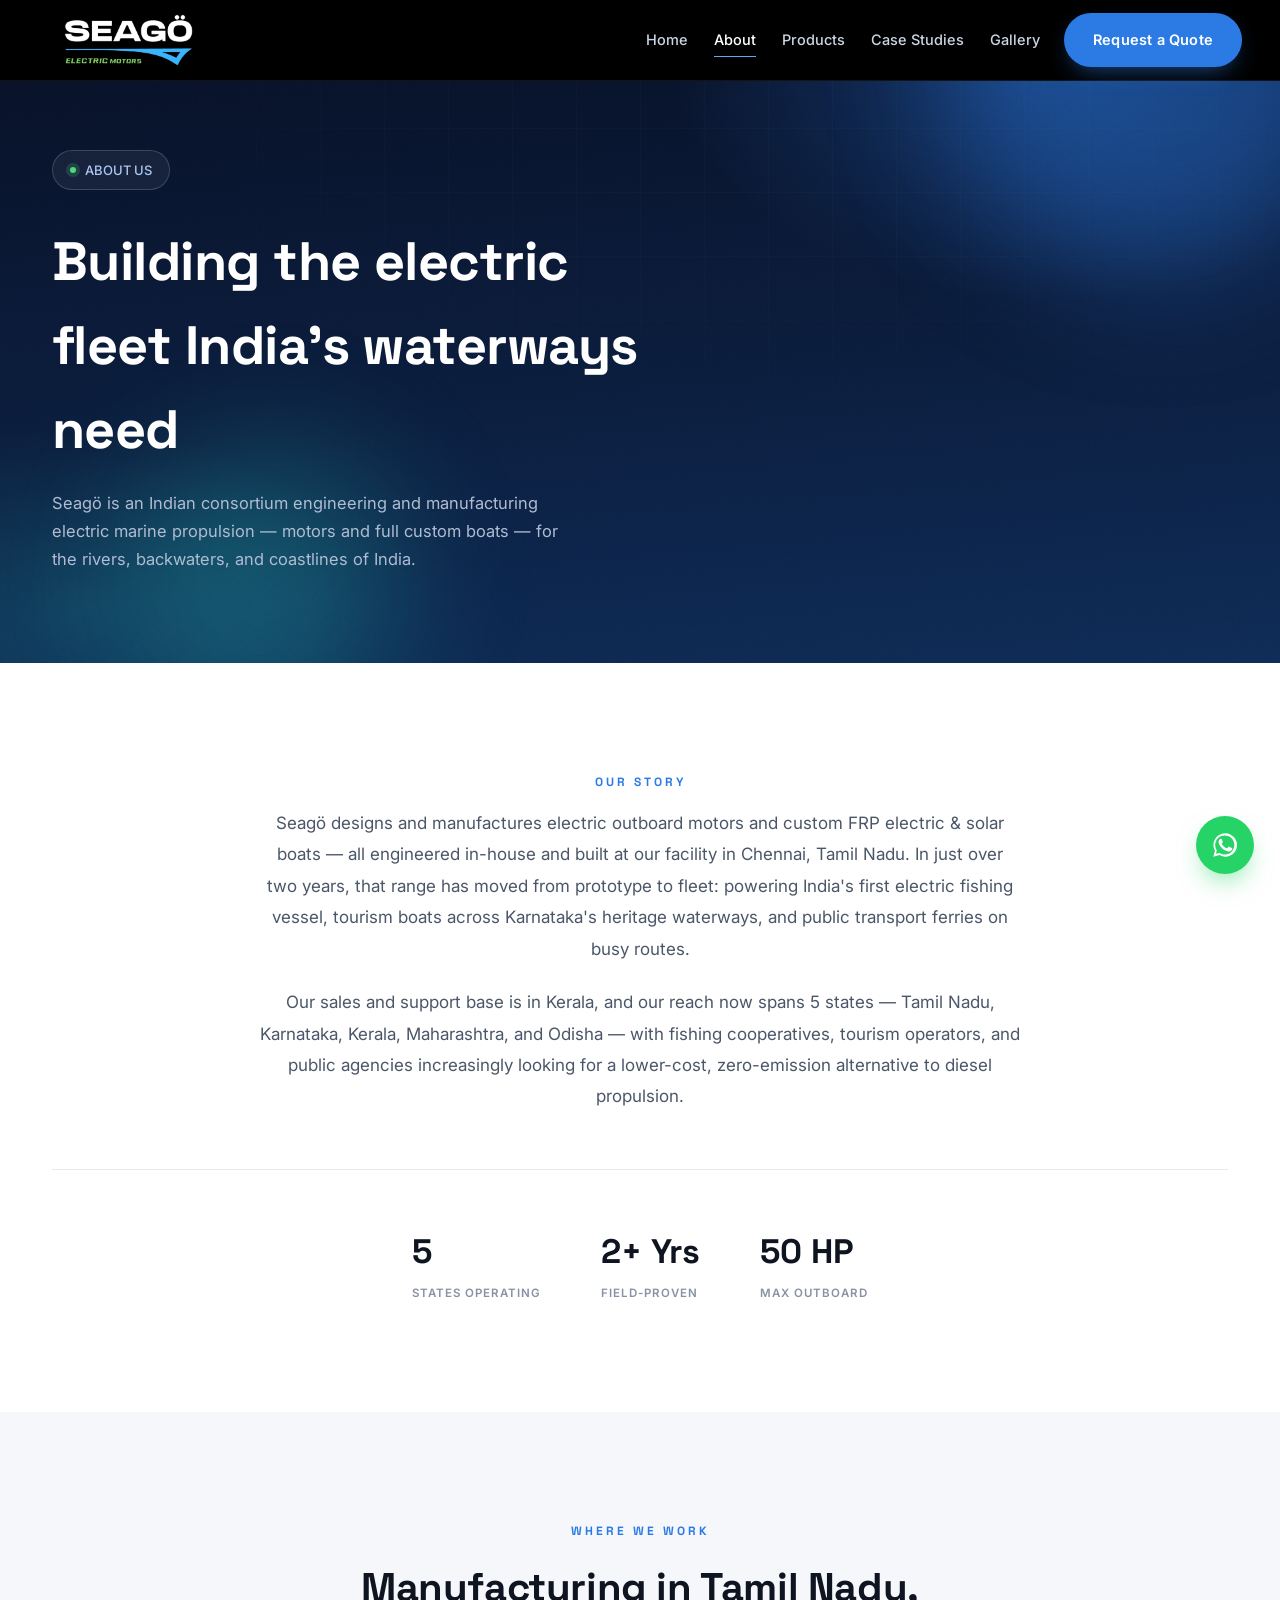
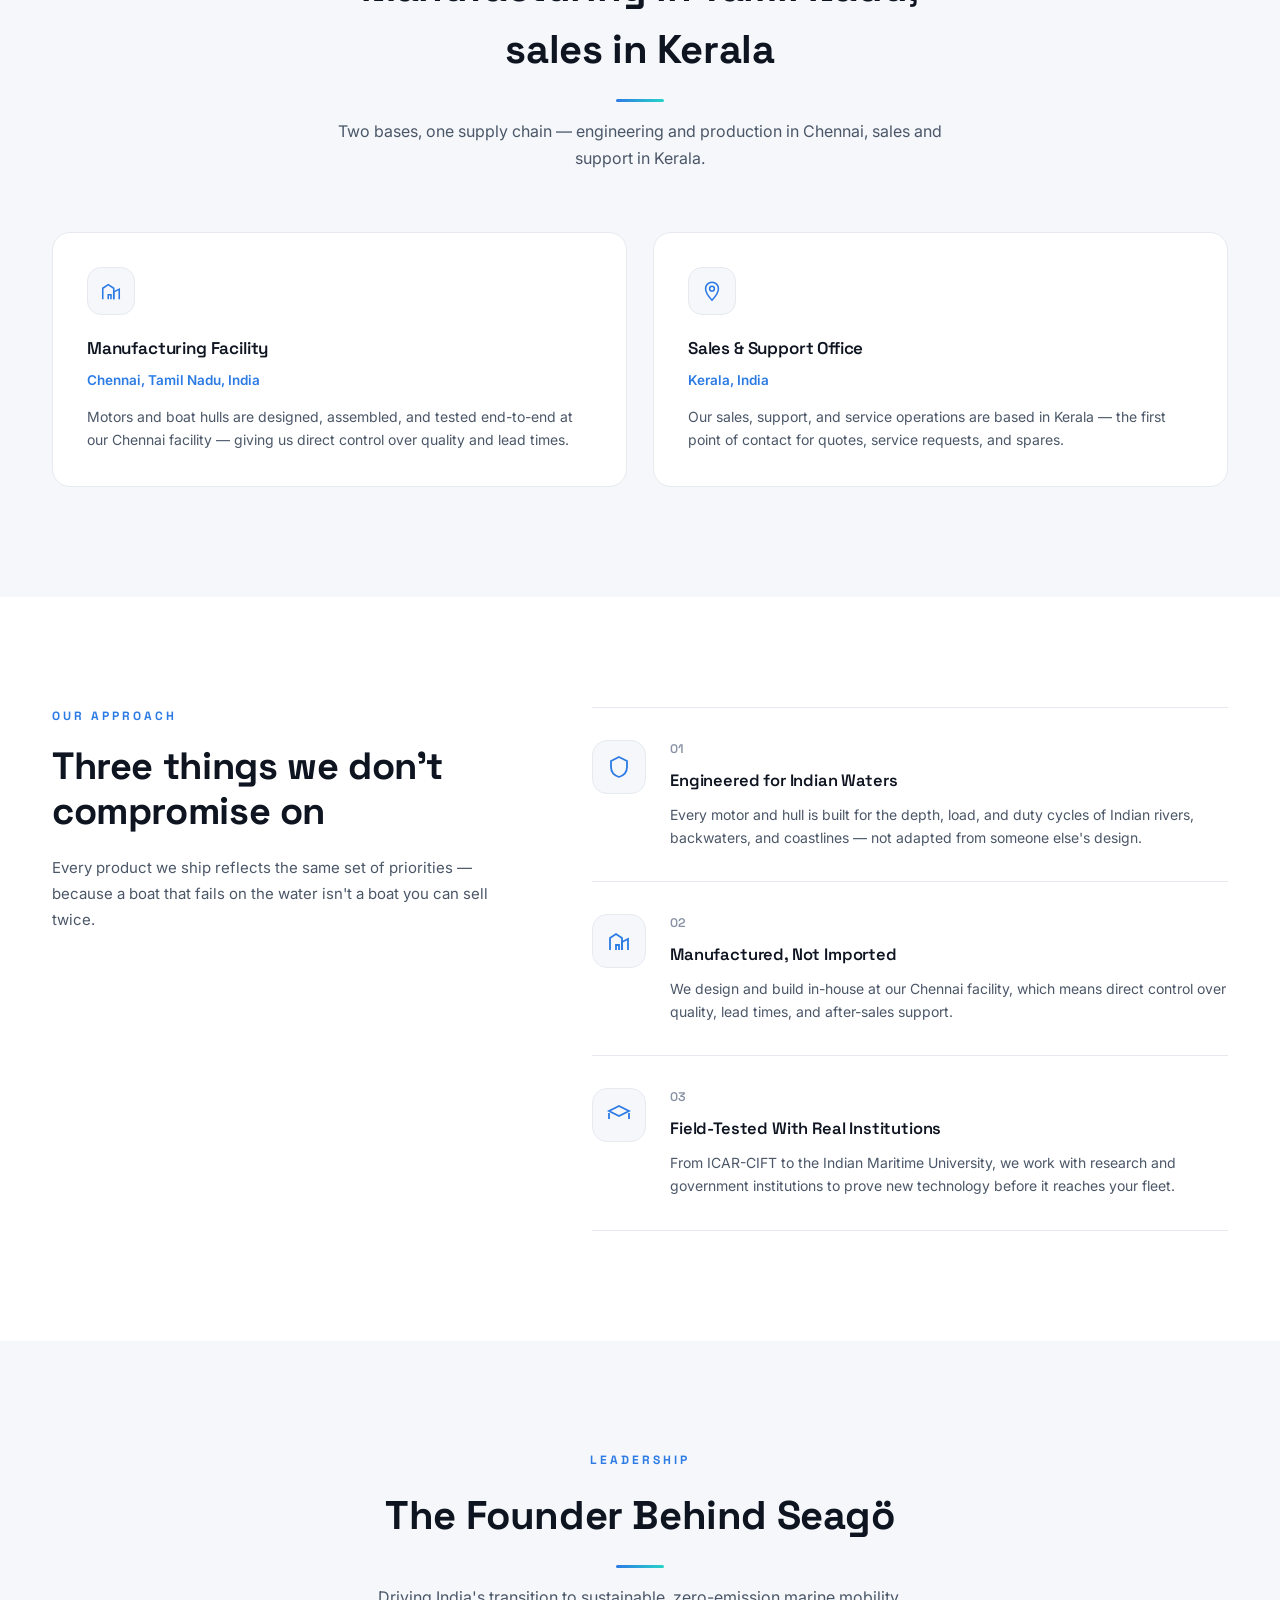
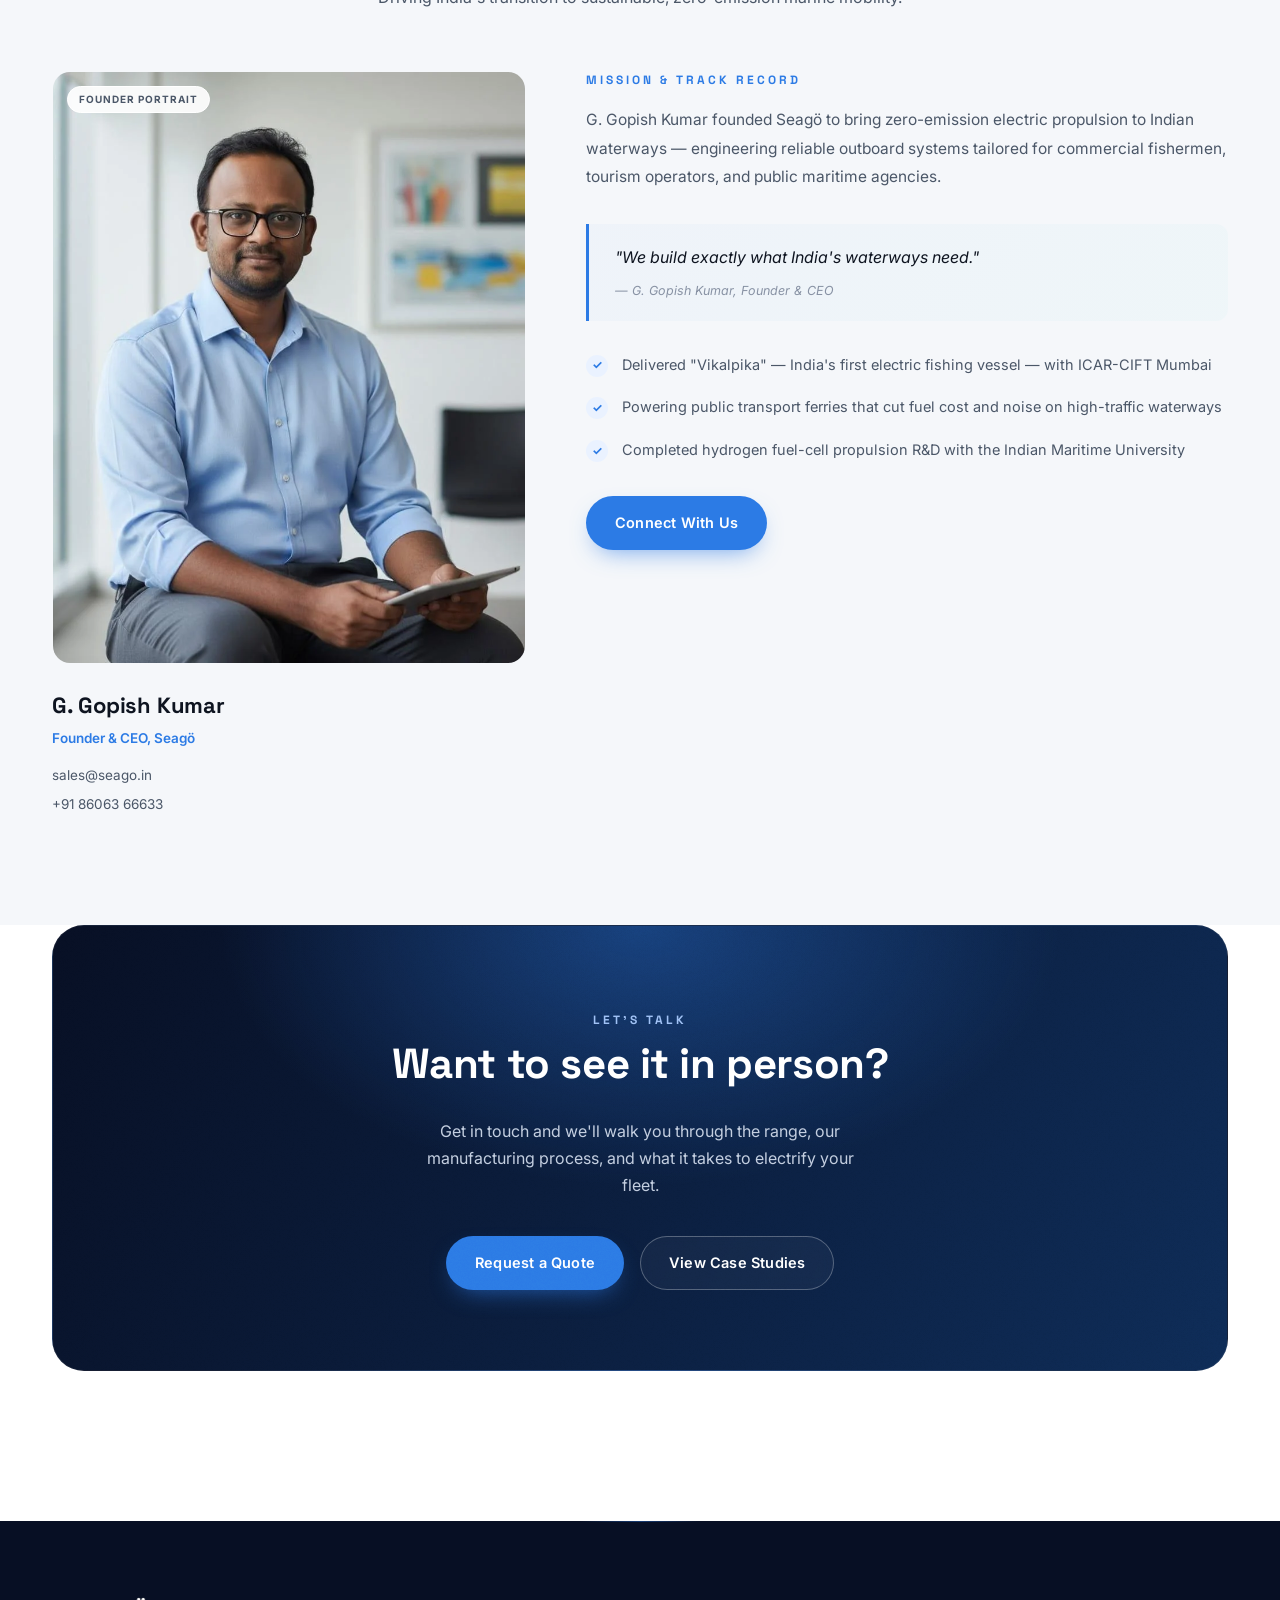
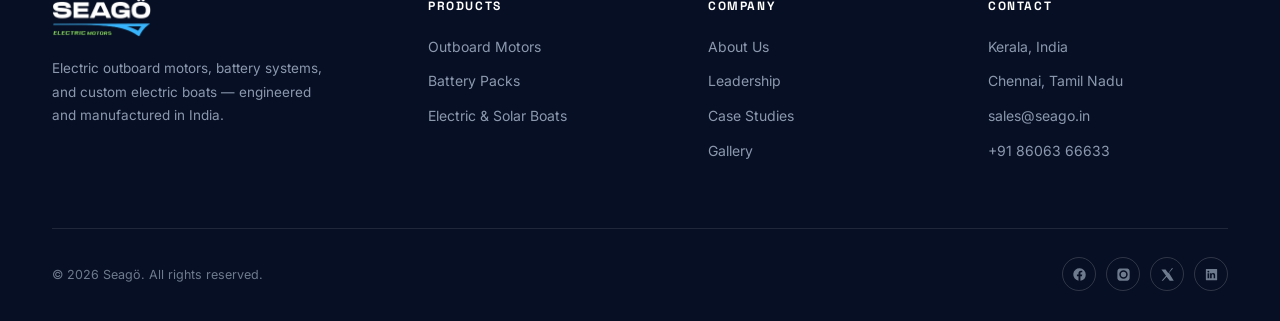
==== commit dd10f413: "Mark hydrogen fuel-cell case study as completed with IMU" ====
--- a/about.html
+++ b/about.html
@@ -184,7 +184,7 @@
           </div>
           <div class="highlight-row">
             <span class="check">✓</span>
-            <p>Spearheading hydrogen fuel-cell propulsion R&amp;D with the Indian Maritime University</p>
+            <p>Completed hydrogen fuel-cell propulsion R&amp;D with the Indian Maritime University</p>
           </div>
         </div>
 
--- a/css/style.css
+++ b/css/style.css
@@ -354,6 +354,11 @@
 #hydrogen .product-media .ph,
 .product-media:has(.hydrogen-image) .ph,
 .ph:has(.hydrogen-image){ aspect-ratio:1372/908; }
+/* outboard: let the frame grow to the spec column's height so image and info sit level */
+@media (min-width:981px){
+  .product-media:has(.outboard-image){ align-self:stretch; }
+  .product-media:has(.outboard-image) .ph{ aspect-ratio:auto; height:100%; }
+}
 .product-copy .case-tag{ margin-bottom:14px; }
 .product-copy h2{ font-family:'Space Grotesk',sans-serif; font-size:clamp(28px,3.4vw,38px); font-weight:700; letter-spacing:-0.01em; margin-bottom:18px; }
 .product-copy > p{ color:var(--slate); font-size:15.5px; line-height:1.8; margin-bottom:30px; max-width:520px; }
@@ -361,7 +366,6 @@
 .spec-item{ padding-top:14px; border-top:1px solid var(--line); }
 .spec-item span{ display:block; font-size:11.5px; font-weight:700; letter-spacing:1px; text-transform:uppercase; color:var(--muted); margin-bottom:6px; }
 .spec-item b{ font-size:14.5px; font-weight:600; color:var(--ink); }
-.spec-pending{ font-size:14px; color:var(--muted); margin:-20px 0 30px; }
 .mini-stats{ display:flex; gap:36px; margin:28px 0 34px; flex-wrap:wrap; }
 .mini-stat b{ display:block; font-size:23px; font-weight:700; font-family:'Space Grotesk',sans-serif; color:var(--ink); }
 .mini-stat span{ display:block; font-size:11px; font-weight:600; letter-spacing:.7px; text-transform:uppercase; color:var(--muted); margin-top:5px; }
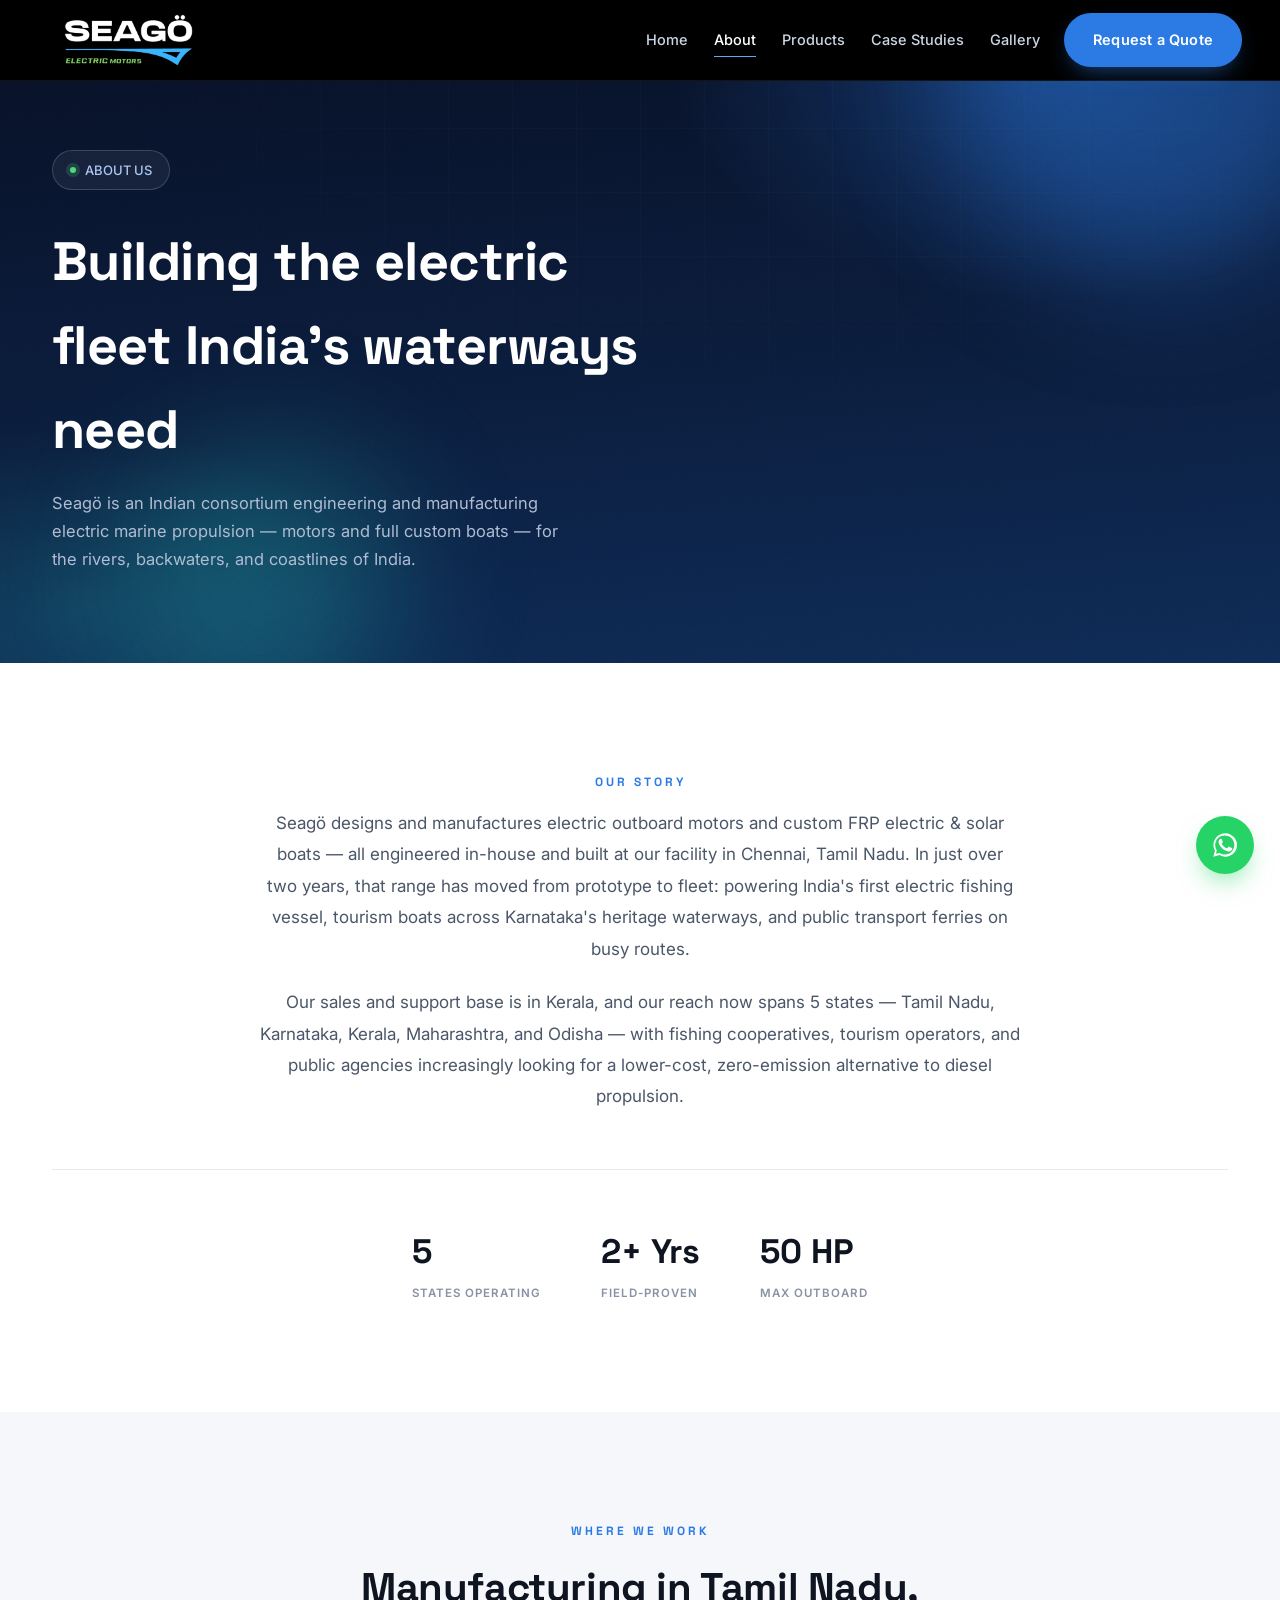
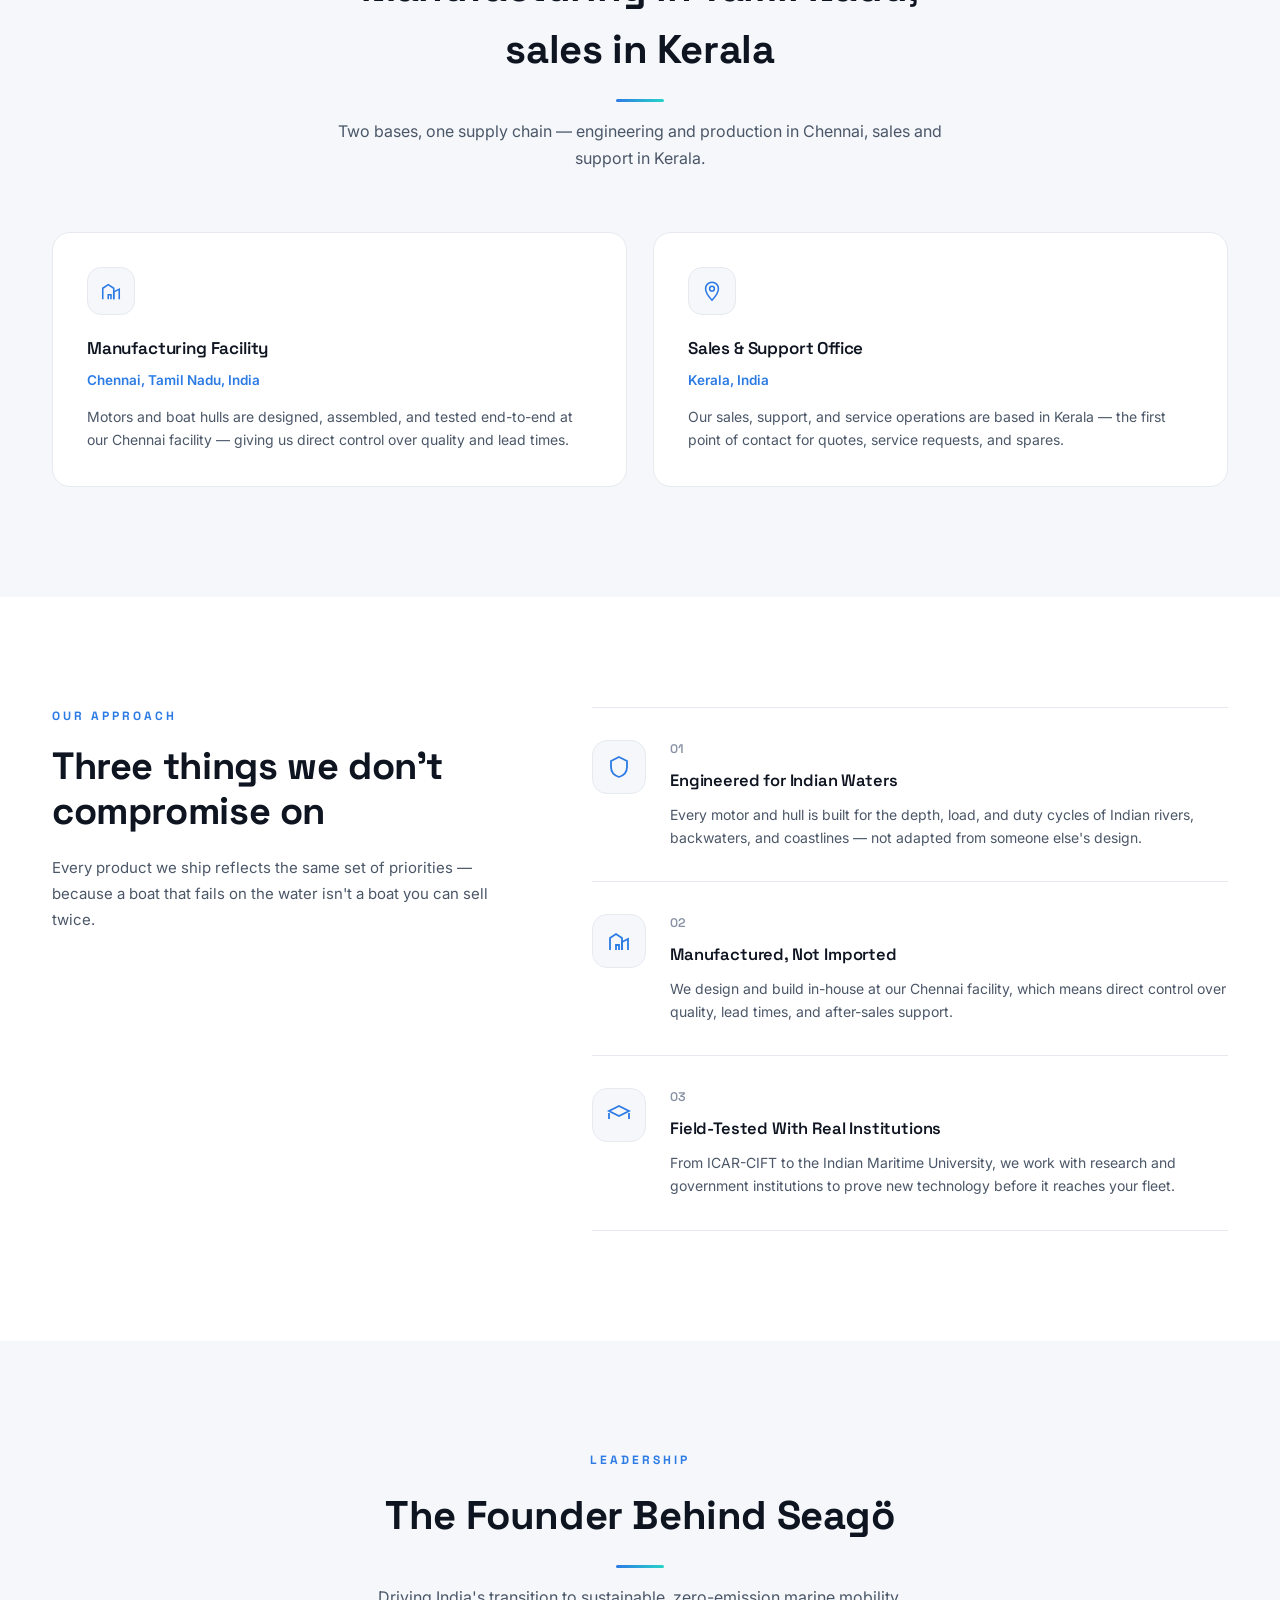
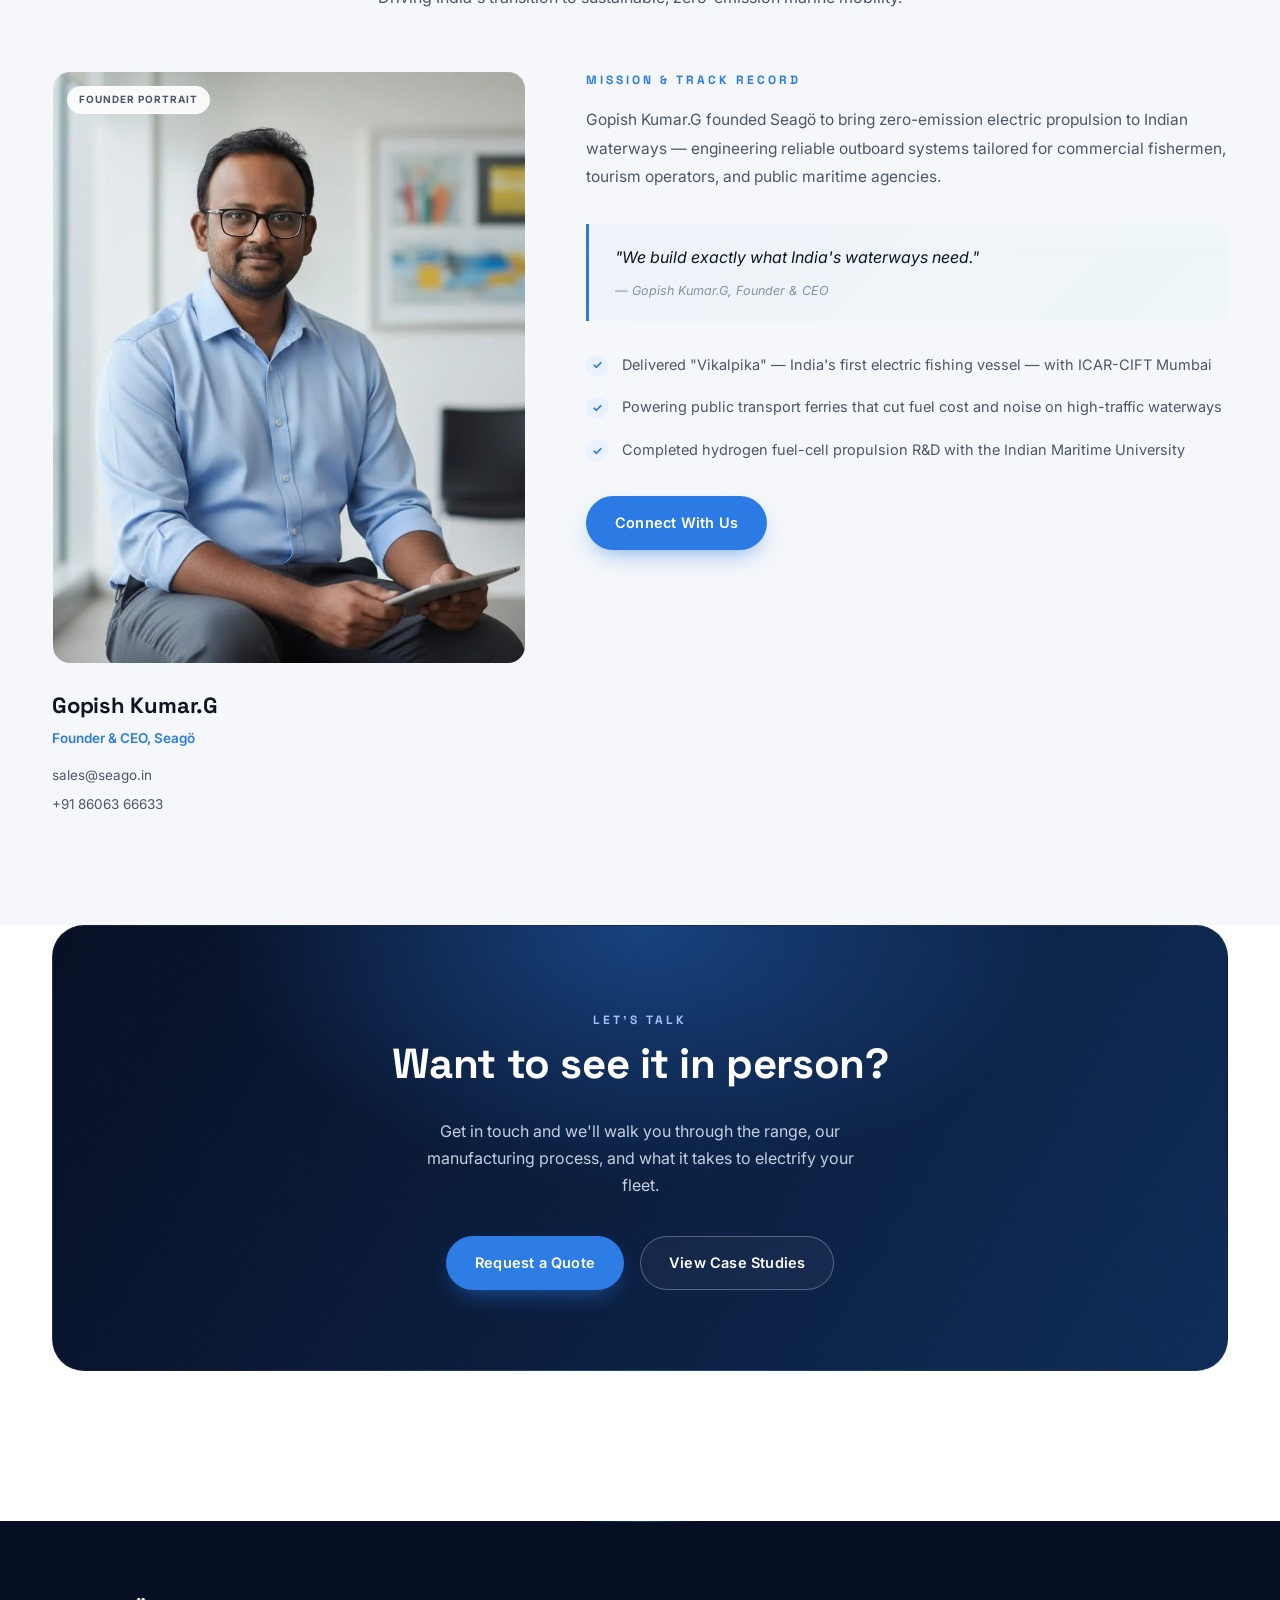
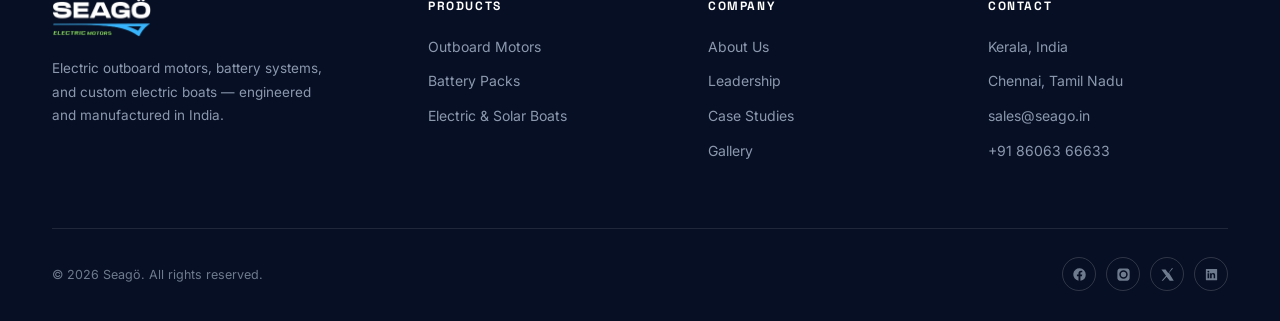
==== commit b01a8961: "Update founder name in about.html and add Outboard motor photo" ====
--- a/about.html
+++ b/about.html
@@ -1,331 +1,394 @@
 <!DOCTYPE html>
 <html lang="en">
+
 <head>
-<title>Seagö — About Us &amp; Leadership</title>
-
-<script>document.documentElement.classList.add('js-ready');</script>
-<meta charset="UTF-8">
-<meta name="viewport" content="width=device-width, initial-scale=1.0">
-<meta name="description" content="Seagö designs and manufactures electric marine propulsion in Chennai, Tamil Nadu — deployed across 5 states from a sales &amp; support base in Kerala. Led by Founder &amp; CEO G. Gopish Kumar.">
-<link rel="icon" type="image/png" href="assets/favicon.png">
-<link rel="apple-touch-icon" href="assets/favicon.png">
-<link rel="preconnect" href="https://fonts.googleapis.com">
-<link rel="preconnect" href="https://fonts.gstatic.com" crossorigin>
-<link href="https://fonts.googleapis.com/css2?family=Space+Grotesk:wght@500;600;700&family=Inter:wght@400;500;600;700;800&display=swap" rel="stylesheet">
-<link rel="stylesheet" href="css/style.css">
-<script src="js/main.js" defer></script>
+  <title>Seagö — About Us &amp; Leadership</title>
+
+  <script>document.documentElement.classList.add('js-ready');</script>
+  <meta charset="UTF-8">
+  <meta name="viewport" content="width=device-width, initial-scale=1.0">
+  <meta name="description"
+    content="Seagö designs and manufactures electric marine propulsion in Chennai, Tamil Nadu — deployed across 5 states from a sales &amp; support base in Kerala. Led by Founder &amp; CEO Gopish Kumar.G">
+  <link rel="icon" type="image/png" href="assets/favicon.png">
+  <link rel="apple-touch-icon" href="assets/favicon.png">
+  <link rel="preconnect" href="https://fonts.googleapis.com">
+  <link rel="preconnect" href="https://fonts.gstatic.com" crossorigin>
+  <link
+    href="https://fonts.googleapis.com/css2?family=Space+Grotesk:wght@500;600;700&family=Inter:wght@400;500;600;700;800&display=swap"
+    rel="stylesheet">
+  <link rel="stylesheet" href="css/style.css">
+  <script src="js/main.js" defer></script>
 </head>
+
 <body>
 
-<div class="progress" id="progressBar"></div>
-
-<!-- ================= NAV ================= -->
-<header class="nav">
-  <div class="wrap nav-row">
-    <a class="nav-logo" href="index.html#top"><img src="assets/seago-logo.png" alt="Seagö"></a>
-    <nav class="nav-links">
-      <a href="index.html">Home</a>
-      <a href="about.html">About</a>
-      <a href="products.html">Products</a>
-      <a href="case-studies.html">Case Studies</a>
-      <a href="gallery.html">Gallery</a>
-    </nav>
-    <div class="nav-cta">
-      <a class="btn btn-primary magnetic" href="contact.html" data-quote-open>Request a Quote</a>
-      <button class="burger" id="burger" aria-label="Menu"><span></span><span></span><span></span></button>
-    </div>
-  </div>
-</header>
-
-<div class="mobile-menu" id="mobileMenu">
-  <a href="index.html">Home</a>
-  <a href="about.html">About</a>
-  <a href="products.html">Products</a>
-  <a href="case-studies.html">Case Studies</a>
-  <a href="gallery.html">Gallery</a>
-  <a class="btn btn-primary" href="contact.html" data-quote-open>Request a Quote</a>
-</div>
-
-<!-- ================= PAGE HEADER ================= -->
-<section class="hero page-hero">
-  <div class="grid-overlay"></div>
-  <div class="blob blob-1" data-depth="14"></div>
-  <div class="blob blob-2" data-depth="-10"></div>
-  <div class="cursor-glow"></div>
-
-  <div class="wrap">
-    <div class="hero-badge reveal"><span class="dot"></span> ABOUT US</div>
-    <h1 class="page-title reveal">Building the electric fleet India's waterways need</h1>
-    <p class="page-sub reveal">Seagö is an Indian consortium engineering and manufacturing electric marine propulsion — motors and full custom boats — for the rivers, backwaters, and coastlines of India.</p>
-  </div>
-</section>
-
-<!-- ================= STORY ================= -->
-<section class="section">
-  <div class="wrap">
-    <div class="about-story reveal">
-      <span class="eyebrow" style="color:var(--blue); display:block; margin-bottom:16px;">Our Story</span>
-      <p>Seagö designs and manufactures electric outboard motors and custom FRP electric &amp; solar boats — all engineered in-house and built at our facility in Chennai, Tamil Nadu. In just over two years, that range has moved from prototype to fleet: powering India's first electric fishing vessel, tourism boats across Karnataka's heritage waterways, and public transport ferries on busy routes.</p>
-      <p>Our sales and support base is in Kerala, and our reach now spans 5 states — Tamil Nadu, Karnataka, Kerala, Maharashtra, and Odisha — with fishing cooperatives, tourism operators, and public agencies increasingly looking for a lower-cost, zero-emission alternative to diesel propulsion.</p>
-    </div>
-
-    <div class="stat-strip reveal">
-      <div class="stat"><b>5</b><span>States Operating</span></div>
-      <div class="stat"><b>2+ Yrs</b><span>Field-Proven</span></div>
-      <div class="stat"><b>50 HP</b><span>Max Outboard</span></div>
-    </div>
-  </div>
-</section>
-
-<!-- ================= LOCATIONS ================= -->
-<section class="section soft">
-  <div class="wrap">
-    <div class="section-head reveal">
-      <span class="eyebrow">Where We Work</span>
-      <h2>Manufacturing in Tamil Nadu, sales in Kerala</h2>
-      <p>Two bases, one supply chain — engineering and production in Chennai, sales and support in Kerala.</p>
-    </div>
-    <div class="loc-grid" data-stagger>
-      <div class="loc-card reveal">
-        <div class="ic"><svg viewBox="0 0 24 24" fill="none" stroke="currentColor" stroke-width="1.7"><path d="M3 21V9l6-4 6 4v12"/><path d="M15 21V13l6-3v11"/><path d="M9 21v-5h3v5"/></svg></div>
-        <h3>Manufacturing Facility</h3>
-        <div class="loc-addr">Chennai, Tamil Nadu, India</div>
-        <p>Motors and boat hulls are designed, assembled, and tested end-to-end at our Chennai facility — giving us direct control over quality and lead times.</p>
-      </div>
-      <div class="loc-card reveal">
-        <div class="ic"><svg viewBox="0 0 24 24" fill="none" stroke="currentColor" stroke-width="1.7"><path d="M12 22s7-7.4 7-12.5A7 7 0 0 0 5 9.5C5 14.6 12 22 12 22z"/><circle cx="12" cy="9.5" r="2.6"/></svg></div>
-        <h3>Sales &amp; Support Office</h3>
-        <div class="loc-addr">Kerala, India</div>
-        <p>Our sales, support, and service operations are based in Kerala — the first point of contact for quotes, service requests, and spares.</p>
-      </div>
-    </div>
-  </div>
-</section>
-
-<!-- ================= APPROACH ================= -->
-<section class="section" id="approach">
-  <div class="wrap why-grid">
-    <div class="why-left reveal">
-      <span class="eyebrow">Our Approach</span>
-      <h2 class="why-title">Three things we don't compromise on</h2>
-      <p>Every product we ship reflects the same set of priorities — because a boat that fails on the water isn't a boat you can sell twice.</p>
-    </div>
-    <div class="feat-list" data-stagger>
-      <div class="feat-row reveal">
-        <div class="ic"><svg viewBox="0 0 24 24" fill="none" stroke="currentColor" stroke-width="1.8"><path d="M12 2l8 4v6c0 5-3.4 8.5-8 10-4.6-1.5-8-5-8-10V6l8-4z"/></svg></div>
-        <div class="ft-body">
-          <span class="idx">01</span>
-          <h4>Engineered for Indian Waters</h4>
-          <p>Every motor and hull is built for the depth, load, and duty cycles of Indian rivers, backwaters, and coastlines — not adapted from someone else's design.</p>
-        </div>
-      </div>
-      <div class="feat-row reveal">
-        <div class="ic"><svg viewBox="0 0 24 24" fill="none" stroke="currentColor" stroke-width="1.8"><path d="M3 21V9l6-4 6 4v12"/><path d="M15 21V13l6-3v11"/><path d="M9 21v-5h3v5"/></svg></div>
-        <div class="ft-body">
-          <span class="idx">02</span>
-          <h4>Manufactured, Not Imported</h4>
-          <p>We design and build in-house at our Chennai facility, which means direct control over quality, lead times, and after-sales support.</p>
-        </div>
-      </div>
-      <div class="feat-row reveal">
-        <div class="ic"><svg viewBox="0 0 24 24" fill="none" stroke="currentColor" stroke-width="1.8"><path d="M22 10v6M2 10v6M12 3l10 5-10 5L2 8l10-5z"/></svg></div>
-        <div class="ft-body">
-          <span class="idx">03</span>
-          <h4>Field-Tested With Real Institutions</h4>
-          <p>From ICAR-CIFT to the Indian Maritime University, we work with research and government institutions to prove new technology before it reaches your fleet.</p>
-        </div>
-      </div>
-    </div>
-  </div>
-</section>
-
-<!-- ================= LEADERSHIP & FOUNDER ================= -->
-<section class="section soft" id="founder">
-  <div class="wrap">
-    <div class="section-head reveal">
-      <span class="eyebrow">Leadership</span>
-      <h2>The Founder Behind Seagö</h2>
-      <p>Driving India's transition to sustainable, zero-emission marine mobility.</p>
-    </div>
-
-    <div class="founder-grid">
-      <div class="founder-portrait reveal">
-        <div class="ph">
-          <img src="assets/photos/founder.webp" alt="G. Gopish Kumar, Founder &amp; CEO of Seagö">
-          <span class="ph__chip">Founder Portrait</span>
-        </div>
-        <div class="founder-id">
-          <h3>G. Gopish Kumar</h3>
-          <span class="founder-role">Founder &amp; CEO, Seagö</span>
-          <div class="founder-contact">
-            <a href="mailto:sales@seago.in">sales@seago.in</a>
-            <a href="tel:+918606366633">+91 86063 66633</a>
-          </div>
-        </div>
-      </div>
-
-      <div class="founder-bio reveal">
-        <span class="eyebrow" style="color:var(--blue); display:block; margin-bottom:16px;">Mission &amp; Track Record</span>
-        <p>G. Gopish Kumar founded Seagö to bring zero-emission electric propulsion to Indian waterways — engineering reliable outboard systems tailored for commercial fishermen, tourism operators, and public maritime agencies.</p>
-
-        <div class="pull-quote">
-          <p style="font-size:16px; font-style:italic; color:var(--ink); line-height:1.7; margin-bottom:6px;">"We build exactly what India's waterways need."</p>
-          <span class="quote-note">— G. Gopish Kumar, Founder &amp; CEO</span>
-        </div>
-
-        <div class="highlight-list">
-          <div class="highlight-row">
-            <span class="check">✓</span>
-            <p>Delivered "Vikalpika" — India's first electric fishing vessel — with ICAR-CIFT Mumbai</p>
-          </div>
-          <div class="highlight-row">
-            <span class="check">✓</span>
-            <p>Powering public transport ferries that cut fuel cost and noise on high-traffic waterways</p>
-          </div>
-          <div class="highlight-row">
-            <span class="check">✓</span>
-            <p>Completed hydrogen fuel-cell propulsion R&amp;D with the Indian Maritime University</p>
-          </div>
-        </div>
-
-        <a class="btn btn-primary magnetic" href="contact.html">Connect With Us</a>
-      </div>
-    </div>
-  </div>
-</section>
-
-<!-- ================= CTA ================= -->
-<section class="section" style="padding-top:0;">
-  <div class="wrap">
-    <div class="cta reveal">
-      <div class="cta-inner">
-        <span class="eyebrow" style="color:#9FC1F5;">Let's Talk</span>
-        <h2 class="cta-title">Want to see it in person?</h2>
-        <p class="cta-text">Get in touch and we'll walk you through the range, our manufacturing process, and what it takes to electrify your fleet.</p>
-        <div class="cta-actions">
-          <a class="btn btn-primary magnetic" href="contact.html" data-quote-open>Request a Quote</a>
-          <a class="btn btn-ghost magnetic" href="case-studies.html">View Case Studies</a>
-        </div>
-      </div>
-    </div>
-  </div>
-</section>
-
-<!-- ================= FOOTER ================= -->
-<footer>
-  <div class="wrap">
-    <div class="footer-grid">
-      <div>
-        <div class="footer-logo"><img src="assets/seago-logo.png" alt="Seagö"></div>
-        <p>Electric outboard motors, battery systems, and custom electric boats — engineered and manufactured in India.</p>
-      </div>
-      <div class="footer-col">
-        <h5>Products</h5>
-        <a href="products.html">Outboard Motors</a>
-        <a href="products.html">Battery Packs</a>
-        <a href="products.html">Electric &amp; Solar Boats</a>
-      </div>
-      <div class="footer-col">
-        <h5>Company</h5>
-        <a href="about.html">About Us</a>
-        <a href="about.html#founder">Leadership</a>
+  <div class="progress" id="progressBar"></div>
+
+  <!-- ================= NAV ================= -->
+  <header class="nav">
+    <div class="wrap nav-row">
+      <a class="nav-logo" href="index.html#top"><img src="assets/seago-logo.png" alt="Seagö"></a>
+      <nav class="nav-links">
+        <a href="index.html">Home</a>
+        <a href="about.html">About</a>
+        <a href="products.html">Products</a>
         <a href="case-studies.html">Case Studies</a>
         <a href="gallery.html">Gallery</a>
-      </div>
-      <div class="footer-col">
-        <h5>Contact</h5>
-        <a href="contact.html">Kerala, India</a>
-        <a href="contact.html">Chennai, Tamil Nadu</a>
-        <a href="mailto:sales@seago.in">sales@seago.in</a>
-        <a href="tel:+918606366633">+91 86063 66633</a>
-      </div>
-    </div>
-    <div class="footer-bottom">
-      <span>© 2026 Seagö. All rights reserved.</span>
-      <!-- TODO: add the LinkedIn profile URL once that account exists -->
-      <div class="footer-social">
-        <a href="https://www.facebook.com/profile.php?id=61595336871370" target="_blank" rel="noopener" data-social="facebook" aria-label="Facebook"><svg viewBox="0 0 24 24" fill="currentColor"><path d="M22 12a10 10 0 1 0-11.6 9.9v-7H7.9V12h2.5V9.8c0-2.5 1.5-3.9 3.8-3.9 1.1 0 2.2.2 2.2.2v2.4h-1.3c-1.2 0-1.6.8-1.6 1.6V12h2.8l-.4 2.9h-2.4v7A10 10 0 0 0 22 12z"/></svg></a>
-        <a href="https://www.instagram.com/seagowaters/" target="_blank" rel="noopener" data-social="instagram" aria-label="Instagram"><svg viewBox="0 0 24 24" fill="currentColor"><path d="M12 2.2c3.2 0 3.6 0 4.9.1 1.2.1 1.8.2 2.2.4.6.2 1 .5 1.4.9.4.4.7.8.9 1.4.2.4.4 1 .4 2.2.1 1.3.1 1.7.1 4.9s0 3.6-.1 4.9c-.1 1.2-.2 1.8-.4 2.2-.2.6-.5 1-.9 1.4-.4.4-.8.7-1.4.9-.4.2-1 .4-2.2.4-1.3.1-1.7.1-4.9.1s-3.6 0-4.9-.1c-1.2-.1-1.8-.2-2.2-.4-.6-.2-1-.5-1.4-.9-.4-.4-.7-.8-.9-1.4-.2-.4-.4-1-.4-2.2C2.2 15.6 2.2 15.2 2.2 12s0-3.6.1-4.9c.1-1.2.2-1.8.4-2.2.2-.6.5-1 .9-1.4.4-.4.8-.7 1.4-.9.4-.2 1-.4 2.2-.4C8.4 2.2 8.8 2.2 12 2.2zm0 3.1A6.7 6.7 0 1 0 18.7 12 6.7 6.7 0 0 0 12 5.3zm0 11A4.3 4.3 0 1 1 16.3 12 4.3 4.3 0 0 1 12 16.3zm6.9-11.3a1.6 1.6 0 1 1-1.6-1.6 1.6 1.6 0 0 1 1.6 1.6z"/></svg></a>
-        <a href="https://x.com/Seagowaters" target="_blank" rel="noopener" data-social="twitter" aria-label="X (Twitter)"><svg viewBox="0 0 24 24" fill="currentColor"><path d="M18.9 2H21l-6.6 7.5L22 22h-6.5l-5-6.6L4.7 22H2.6l7-8-7.3-9.9h6.6l4.5 6z"/></svg></a>
-        <a href="#" data-social="linkedin" aria-label="LinkedIn"><svg viewBox="0 0 24 24" fill="currentColor"><path d="M20.4 3H3.6A.6.6 0 0 0 3 3.6v16.8a.6.6 0 0 0 .6.6h16.8a.6.6 0 0 0 .6-.6V3.6a.6.6 0 0 0-.6-.6zM8.3 18.1H5.7V9.9h2.6v8.2zM7 8.8a1.5 1.5 0 1 1 0-3 1.5 1.5 0 0 1 0 3zm11.1 9.3h-2.6v-4.3c0-1 0-2.4-1.5-2.4s-1.7 1.1-1.7 2.3v4.4H9.7V9.9h2.5v1.1a2.7 2.7 0 0 1 2.5-1.4c2.6 0 3.1 1.7 3.1 4v4.5z"/></svg></a>
-      </div>
-    </div>
+      </nav>
+      <div class="nav-cta">
+        <a class="btn btn-primary magnetic" href="contact.html" data-quote-open>Request a Quote</a>
+        <button class="burger" id="burger" aria-label="Menu"><span></span><span></span><span></span></button>
+      </div>
+    </div>
+  </header>
+
+  <div class="mobile-menu" id="mobileMenu">
+    <a href="index.html">Home</a>
+    <a href="about.html">About</a>
+    <a href="products.html">Products</a>
+    <a href="case-studies.html">Case Studies</a>
+    <a href="gallery.html">Gallery</a>
+    <a class="btn btn-primary" href="contact.html" data-quote-open>Request a Quote</a>
   </div>
-</footer>
-
-<!-- ================= WHATSAPP FLOAT ================= -->
-<a class="wa-float" href="https://wa.me/918606366633?text=Hi%20Seag%C3%B6%2C%20I%27d%20like%20to%20know%20more%20about%20your%20electric%20marine%20products." target="_blank" rel="noopener" aria-label="Chat on WhatsApp">
-  <span class="wa-tip">Chat with us</span>
-  <svg viewBox="0 0 24 24"><path d="M17.5 14.4c-.3-.1-1.7-.9-2-1-.3-.1-.5-.1-.6.1-.2.3-.7 1-.9 1.2-.2.2-.3.2-.6.1-.3-.1-1.3-.5-2.4-1.5-.9-.8-1.5-1.8-1.7-2.1-.2-.3 0-.5.1-.6.1-.1.3-.3.4-.5.1-.1.2-.3.3-.4.1-.2 0-.4 0-.5 0-.1-.6-1.5-.8-2-.2-.5-.4-.5-.6-.5h-.5c-.2 0-.5.1-.7.3-.3.3-1 1-1 2.4s1 2.8 1.1 3c.1.2 2 3.1 4.9 4.3.7.3 1.2.5 1.7.6.7.2 1.3.2 1.8.1.5-.1 1.7-.7 2-1.4.2-.6.2-1.2.2-1.3-.1-.1-.3-.2-.6-.3z"/><path d="M12 2a10 10 0 0 0-8.6 15L2 22l5.2-1.4A10 10 0 1 0 12 2zm0 18.2c-1.6 0-3.1-.4-4.4-1.2l-.3-.2-3.1.8.8-3-.2-.3A8.2 8.2 0 1 1 12 20.2z"/></svg>
-</a>
-
-
-<!-- ================= QUOTE MODAL ================= -->
-<div class="quote-modal" id="quoteModal" aria-hidden="true" role="dialog" aria-modal="true" aria-labelledby="quoteModalTitle">
-  <div class="quote-modal__backdrop" data-close-quote></div>
-  <div class="quote-modal__box">
-    <div class="quote-modal__head">
-      <div class="quote-modal__intro">
-        <span class="eyebrow" style="color:var(--blue)">REQUEST A QUOTE</span>
-        <h3 id="quoteModalTitle">Tell us about your boat</h3>
-        <p>Share your vessel size, use case, and timeline — our team will get back to you with pricing, specs, and lead time within one business day.</p>
-      </div>
-      <button class="quote-modal__close" type="button" data-close-quote aria-label="Close quote form">&times;</button>
-    </div>
-    <div class="quote-modal__body">
-      <form id="quoteModalForm" class="quote-form">
-        <input type="hidden" name="access_key" value="12fe7002-524c-4c4c-a9c9-cd31891d7432">
-        <input type="hidden" name="subject" value="New Quote Request — Seagö Website">
-        <input type="hidden" name="from_name" value="Seagö Website">
-        <input type="checkbox" name="botcheck" class="hidden-field" tabindex="-1" autocomplete="off">
-
-        <div class="field-row">
+
+  <!-- ================= PAGE HEADER ================= -->
+  <section class="hero page-hero">
+    <div class="grid-overlay"></div>
+    <div class="blob blob-1" data-depth="14"></div>
+    <div class="blob blob-2" data-depth="-10"></div>
+    <div class="cursor-glow"></div>
+
+    <div class="wrap">
+      <div class="hero-badge reveal"><span class="dot"></span> ABOUT US</div>
+      <h1 class="page-title reveal">Building the electric fleet India's waterways need</h1>
+      <p class="page-sub reveal">Seagö is an Indian consortium engineering and manufacturing electric marine propulsion
+        — motors and full custom boats — for the rivers, backwaters, and coastlines of India.</p>
+    </div>
+  </section>
+
+  <!-- ================= STORY ================= -->
+  <section class="section">
+    <div class="wrap">
+      <div class="about-story reveal">
+        <span class="eyebrow" style="color:var(--blue); display:block; margin-bottom:16px;">Our Story</span>
+        <p>Seagö designs and manufactures electric outboard motors and custom FRP electric &amp; solar boats — all
+          engineered in-house and built at our facility in Chennai, Tamil Nadu. In just over two years, that range has
+          moved from prototype to fleet: powering India's first electric fishing vessel, tourism boats across
+          Karnataka's heritage waterways, and public transport ferries on busy routes.</p>
+        <p>Our sales and support base is in Kerala, and our reach now spans 5 states — Tamil Nadu, Karnataka, Kerala,
+          Maharashtra, and Odisha — with fishing cooperatives, tourism operators, and public agencies increasingly
+          looking for a lower-cost, zero-emission alternative to diesel propulsion.</p>
+      </div>
+
+      <div class="stat-strip reveal">
+        <div class="stat"><b>5</b><span>States Operating</span></div>
+        <div class="stat"><b>2+ Yrs</b><span>Field-Proven</span></div>
+        <div class="stat"><b>50 HP</b><span>Max Outboard</span></div>
+      </div>
+    </div>
+  </section>
+
+  <!-- ================= LOCATIONS ================= -->
+  <section class="section soft">
+    <div class="wrap">
+      <div class="section-head reveal">
+        <span class="eyebrow">Where We Work</span>
+        <h2>Manufacturing in Tamil Nadu, sales in Kerala</h2>
+        <p>Two bases, one supply chain — engineering and production in Chennai, sales and support in Kerala.</p>
+      </div>
+      <div class="loc-grid" data-stagger>
+        <div class="loc-card reveal">
+          <div class="ic"><svg viewBox="0 0 24 24" fill="none" stroke="currentColor" stroke-width="1.7">
+              <path d="M3 21V9l6-4 6 4v12" />
+              <path d="M15 21V13l6-3v11" />
+              <path d="M9 21v-5h3v5" />
+            </svg></div>
+          <h3>Manufacturing Facility</h3>
+          <div class="loc-addr">Chennai, Tamil Nadu, India</div>
+          <p>Motors and boat hulls are designed, assembled, and tested end-to-end at our Chennai facility — giving us
+            direct control over quality and lead times.</p>
+        </div>
+        <div class="loc-card reveal">
+          <div class="ic"><svg viewBox="0 0 24 24" fill="none" stroke="currentColor" stroke-width="1.7">
+              <path d="M12 22s7-7.4 7-12.5A7 7 0 0 0 5 9.5C5 14.6 12 22 12 22z" />
+              <circle cx="12" cy="9.5" r="2.6" />
+            </svg></div>
+          <h3>Sales &amp; Support Office</h3>
+          <div class="loc-addr">Kerala, India</div>
+          <p>Our sales, support, and service operations are based in Kerala — the first point of contact for quotes,
+            service requests, and spares.</p>
+        </div>
+      </div>
+    </div>
+  </section>
+
+  <!-- ================= APPROACH ================= -->
+  <section class="section" id="approach">
+    <div class="wrap why-grid">
+      <div class="why-left reveal">
+        <span class="eyebrow">Our Approach</span>
+        <h2 class="why-title">Three things we don't compromise on</h2>
+        <p>Every product we ship reflects the same set of priorities — because a boat that fails on the water isn't a
+          boat you can sell twice.</p>
+      </div>
+      <div class="feat-list" data-stagger>
+        <div class="feat-row reveal">
+          <div class="ic"><svg viewBox="0 0 24 24" fill="none" stroke="currentColor" stroke-width="1.8">
+              <path d="M12 2l8 4v6c0 5-3.4 8.5-8 10-4.6-1.5-8-5-8-10V6l8-4z" />
+            </svg></div>
+          <div class="ft-body">
+            <span class="idx">01</span>
+            <h4>Engineered for Indian Waters</h4>
+            <p>Every motor and hull is built for the depth, load, and duty cycles of Indian rivers, backwaters, and
+              coastlines — not adapted from someone else's design.</p>
+          </div>
+        </div>
+        <div class="feat-row reveal">
+          <div class="ic"><svg viewBox="0 0 24 24" fill="none" stroke="currentColor" stroke-width="1.8">
+              <path d="M3 21V9l6-4 6 4v12" />
+              <path d="M15 21V13l6-3v11" />
+              <path d="M9 21v-5h3v5" />
+            </svg></div>
+          <div class="ft-body">
+            <span class="idx">02</span>
+            <h4>Manufactured, Not Imported</h4>
+            <p>We design and build in-house at our Chennai facility, which means direct control over quality, lead
+              times, and after-sales support.</p>
+          </div>
+        </div>
+        <div class="feat-row reveal">
+          <div class="ic"><svg viewBox="0 0 24 24" fill="none" stroke="currentColor" stroke-width="1.8">
+              <path d="M22 10v6M2 10v6M12 3l10 5-10 5L2 8l10-5z" />
+            </svg></div>
+          <div class="ft-body">
+            <span class="idx">03</span>
+            <h4>Field-Tested With Real Institutions</h4>
+            <p>From ICAR-CIFT to the Indian Maritime University, we work with research and government institutions to
+              prove new technology before it reaches your fleet.</p>
+          </div>
+        </div>
+      </div>
+    </div>
+  </section>
+
+  <!-- ================= LEADERSHIP & FOUNDER ================= -->
+  <section class="section soft" id="founder">
+    <div class="wrap">
+      <div class="section-head reveal">
+        <span class="eyebrow">Leadership</span>
+        <h2>The Founder Behind Seagö</h2>
+        <p>Driving India's transition to sustainable, zero-emission marine mobility.</p>
+      </div>
+
+      <div class="founder-grid">
+        <div class="founder-portrait reveal">
+          <div class="ph">
+            <img src="assets/photos/founder.webp" alt="Gopish Kumar.G, Founder &amp; CEO of Seagö">
+            <span class="ph__chip">Founder Portrait</span>
+          </div>
+          <div class="founder-id">
+            <h3>Gopish Kumar.G</h3>
+            <span class="founder-role">Founder &amp; CEO, Seagö</span>
+            <div class="founder-contact">
+              <a href="mailto:sales@seago.in">sales@seago.in</a>
+              <a href="tel:+918606366633">+91 86063 66633</a>
+            </div>
+          </div>
+        </div>
+
+        <div class="founder-bio reveal">
+          <span class="eyebrow" style="color:var(--blue); display:block; margin-bottom:16px;">Mission &amp; Track
+            Record</span>
+          <p>Gopish Kumar.G founded Seagö to bring zero-emission electric propulsion to Indian waterways — engineering
+            reliable outboard systems tailored for commercial fishermen, tourism operators, and public maritime
+            agencies.</p>
+
+          <div class="pull-quote">
+            <p style="font-size:16px; font-style:italic; color:var(--ink); line-height:1.7; margin-bottom:6px;">"We
+              build exactly what India's waterways need."</p>
+            <span class="quote-note">— Gopish Kumar.G, Founder &amp; CEO</span>
+          </div>
+
+          <div class="highlight-list">
+            <div class="highlight-row">
+              <span class="check">✓</span>
+              <p>Delivered "Vikalpika" — India's first electric fishing vessel — with ICAR-CIFT Mumbai</p>
+            </div>
+            <div class="highlight-row">
+              <span class="check">✓</span>
+              <p>Powering public transport ferries that cut fuel cost and noise on high-traffic waterways</p>
+            </div>
+            <div class="highlight-row">
+              <span class="check">✓</span>
+              <p>Completed hydrogen fuel-cell propulsion R&amp;D with the Indian Maritime University</p>
+            </div>
+          </div>
+
+          <a class="btn btn-primary magnetic" href="contact.html">Connect With Us</a>
+        </div>
+      </div>
+    </div>
+  </section>
+
+  <!-- ================= CTA ================= -->
+  <section class="section" style="padding-top:0;">
+    <div class="wrap">
+      <div class="cta reveal">
+        <div class="cta-inner">
+          <span class="eyebrow" style="color:#9FC1F5;">Let's Talk</span>
+          <h2 class="cta-title">Want to see it in person?</h2>
+          <p class="cta-text">Get in touch and we'll walk you through the range, our manufacturing process, and what it
+            takes to electrify your fleet.</p>
+          <div class="cta-actions">
+            <a class="btn btn-primary magnetic" href="contact.html" data-quote-open>Request a Quote</a>
+            <a class="btn btn-ghost magnetic" href="case-studies.html">View Case Studies</a>
+          </div>
+        </div>
+      </div>
+    </div>
+  </section>
+
+  <!-- ================= FOOTER ================= -->
+  <footer>
+    <div class="wrap">
+      <div class="footer-grid">
+        <div>
+          <div class="footer-logo"><img src="assets/seago-logo.png" alt="Seagö"></div>
+          <p>Electric outboard motors, battery systems, and custom electric boats — engineered and manufactured in
+            India.</p>
+        </div>
+        <div class="footer-col">
+          <h5>Products</h5>
+          <a href="products.html">Outboard Motors</a>
+          <a href="products.html">Battery Packs</a>
+          <a href="products.html">Electric &amp; Solar Boats</a>
+        </div>
+        <div class="footer-col">
+          <h5>Company</h5>
+          <a href="about.html">About Us</a>
+          <a href="about.html#founder">Leadership</a>
+          <a href="case-studies.html">Case Studies</a>
+          <a href="gallery.html">Gallery</a>
+        </div>
+        <div class="footer-col">
+          <h5>Contact</h5>
+          <a href="contact.html">Kerala, India</a>
+          <a href="contact.html">Chennai, Tamil Nadu</a>
+          <a href="mailto:sales@seago.in">sales@seago.in</a>
+          <a href="tel:+918606366633">+91 86063 66633</a>
+        </div>
+      </div>
+      <div class="footer-bottom">
+        <span>© 2026 Seagö. All rights reserved.</span>
+        <!-- TODO: add the LinkedIn profile URL once that account exists -->
+        <div class="footer-social">
+          <a href="https://www.facebook.com/profile.php?id=61595336871370" target="_blank" rel="noopener"
+            data-social="facebook" aria-label="Facebook"><svg viewBox="0 0 24 24" fill="currentColor">
+              <path
+                d="M22 12a10 10 0 1 0-11.6 9.9v-7H7.9V12h2.5V9.8c0-2.5 1.5-3.9 3.8-3.9 1.1 0 2.2.2 2.2.2v2.4h-1.3c-1.2 0-1.6.8-1.6 1.6V12h2.8l-.4 2.9h-2.4v7A10 10 0 0 0 22 12z" />
+            </svg></a>
+          <a href="https://www.instagram.com/seagowaters/" target="_blank" rel="noopener" data-social="instagram"
+            aria-label="Instagram"><svg viewBox="0 0 24 24" fill="currentColor">
+              <path
+                d="M12 2.2c3.2 0 3.6 0 4.9.1 1.2.1 1.8.2 2.2.4.6.2 1 .5 1.4.9.4.4.7.8.9 1.4.2.4.4 1 .4 2.2.1 1.3.1 1.7.1 4.9s0 3.6-.1 4.9c-.1 1.2-.2 1.8-.4 2.2-.2.6-.5 1-.9 1.4-.4.4-.8.7-1.4.9-.4.2-1 .4-2.2.4-1.3.1-1.7.1-4.9.1s-3.6 0-4.9-.1c-1.2-.1-1.8-.2-2.2-.4-.6-.2-1-.5-1.4-.9-.4-.4-.7-.8-.9-1.4-.2-.4-.4-1-.4-2.2C2.2 15.6 2.2 15.2 2.2 12s0-3.6.1-4.9c.1-1.2.2-1.8.4-2.2.2-.6.5-1 .9-1.4.4-.4.8-.7 1.4-.9.4-.2 1-.4 2.2-.4C8.4 2.2 8.8 2.2 12 2.2zm0 3.1A6.7 6.7 0 1 0 18.7 12 6.7 6.7 0 0 0 12 5.3zm0 11A4.3 4.3 0 1 1 16.3 12 4.3 4.3 0 0 1 12 16.3zm6.9-11.3a1.6 1.6 0 1 1-1.6-1.6 1.6 1.6 0 0 1 1.6 1.6z" />
+            </svg></a>
+          <a href="https://x.com/Seagowaters" target="_blank" rel="noopener" data-social="twitter"
+            aria-label="X (Twitter)"><svg viewBox="0 0 24 24" fill="currentColor">
+              <path d="M18.9 2H21l-6.6 7.5L22 22h-6.5l-5-6.6L4.7 22H2.6l7-8-7.3-9.9h6.6l4.5 6z" />
+            </svg></a>
+          <a href="#" data-social="linkedin" aria-label="LinkedIn"><svg viewBox="0 0 24 24" fill="currentColor">
+              <path
+                d="M20.4 3H3.6A.6.6 0 0 0 3 3.6v16.8a.6.6 0 0 0 .6.6h16.8a.6.6 0 0 0 .6-.6V3.6a.6.6 0 0 0-.6-.6zM8.3 18.1H5.7V9.9h2.6v8.2zM7 8.8a1.5 1.5 0 1 1 0-3 1.5 1.5 0 0 1 0 3zm11.1 9.3h-2.6v-4.3c0-1 0-2.4-1.5-2.4s-1.7 1.1-1.7 2.3v4.4H9.7V9.9h2.5v1.1a2.7 2.7 0 0 1 2.5-1.4c2.6 0 3.1 1.7 3.1 4v4.5z" />
+            </svg></a>
+        </div>
+      </div>
+    </div>
+  </footer>
+
+  <!-- ================= WHATSAPP FLOAT ================= -->
+  <a class="wa-float"
+    href="https://wa.me/918606366633?text=Hi%20Seag%C3%B6%2C%20I%27d%20like%20to%20know%20more%20about%20your%20electric%20marine%20products."
+    target="_blank" rel="noopener" aria-label="Chat on WhatsApp">
+    <span class="wa-tip">Chat with us</span>
+    <svg viewBox="0 0 24 24">
+      <path
+        d="M17.5 14.4c-.3-.1-1.7-.9-2-1-.3-.1-.5-.1-.6.1-.2.3-.7 1-.9 1.2-.2.2-.3.2-.6.1-.3-.1-1.3-.5-2.4-1.5-.9-.8-1.5-1.8-1.7-2.1-.2-.3 0-.5.1-.6.1-.1.3-.3.4-.5.1-.1.2-.3.3-.4.1-.2 0-.4 0-.5 0-.1-.6-1.5-.8-2-.2-.5-.4-.5-.6-.5h-.5c-.2 0-.5.1-.7.3-.3.3-1 1-1 2.4s1 2.8 1.1 3c.1.2 2 3.1 4.9 4.3.7.3 1.2.5 1.7.6.7.2 1.3.2 1.8.1.5-.1 1.7-.7 2-1.4.2-.6.2-1.2.2-1.3-.1-.1-.3-.2-.6-.3z" />
+      <path
+        d="M12 2a10 10 0 0 0-8.6 15L2 22l5.2-1.4A10 10 0 1 0 12 2zm0 18.2c-1.6 0-3.1-.4-4.4-1.2l-.3-.2-3.1.8.8-3-.2-.3A8.2 8.2 0 1 1 12 20.2z" />
+    </svg>
+  </a>
+
+
+  <!-- ================= QUOTE MODAL ================= -->
+  <div class="quote-modal" id="quoteModal" aria-hidden="true" role="dialog" aria-modal="true"
+    aria-labelledby="quoteModalTitle">
+    <div class="quote-modal__backdrop" data-close-quote></div>
+    <div class="quote-modal__box">
+      <div class="quote-modal__head">
+        <div class="quote-modal__intro">
+          <span class="eyebrow" style="color:var(--blue)">REQUEST A QUOTE</span>
+          <h3 id="quoteModalTitle">Tell us about your boat</h3>
+          <p>Share your vessel size, use case, and timeline — our team will get back to you with pricing, specs, and
+            lead time within one business day.</p>
+        </div>
+        <button class="quote-modal__close" type="button" data-close-quote aria-label="Close quote form">&times;</button>
+      </div>
+      <div class="quote-modal__body">
+        <form id="quoteModalForm" class="quote-form">
+          <input type="hidden" name="access_key" value="12fe7002-524c-4c4c-a9c9-cd31891d7432">
+          <input type="hidden" name="subject" value="New Quote Request — Seagö Website">
+          <input type="hidden" name="from_name" value="Seagö Website">
+          <input type="checkbox" name="botcheck" class="hidden-field" tabindex="-1" autocomplete="off">
+
+          <div class="field-row">
+            <div class="field">
+              <label for="qm-name">Full Name *</label>
+              <input id="qm-name" type="text" name="name" required>
+            </div>
+            <div class="field">
+              <label for="qm-company">Company Name</label>
+              <input id="qm-company" type="text" name="company">
+            </div>
+          </div>
+
+          <div class="field-row">
+            <div class="field">
+              <label for="qm-email">Email *</label>
+              <input id="qm-email" type="email" name="email" required>
+            </div>
+            <div class="field">
+              <label for="qm-phone">Phone</label>
+              <input id="qm-phone" type="tel" name="phone">
+            </div>
+          </div>
+
           <div class="field">
-            <label for="qm-name">Full Name *</label>
-            <input id="qm-name" type="text" name="name" required>
-          </div>
+            <label for="qm-interest">Product Interest</label>
+            <select id="qm-interest" name="product_interest">
+              <option value="">Select an option</option>
+              <option>Outboard Motor</option>
+              <option>Battery Pack</option>
+              <option>Electric / Solar Boat</option>
+              <option>Service &amp; Spares Support</option>
+              <option>Other</option>
+            </select>
+          </div>
+
           <div class="field">
-            <label for="qm-company">Company Name</label>
-            <input id="qm-company" type="text" name="company">
-          </div>
-        </div>
-
-        <div class="field-row">
-          <div class="field">
-            <label for="qm-email">Email *</label>
-            <input id="qm-email" type="email" name="email" required>
-          </div>
-          <div class="field">
-            <label for="qm-phone">Phone</label>
-            <input id="qm-phone" type="tel" name="phone">
-          </div>
-        </div>
-
-        <div class="field">
-          <label for="qm-interest">Product Interest</label>
-          <select id="qm-interest" name="product_interest">
-            <option value="">Select an option</option>
-            <option>Outboard Motor</option>
-            <option>Battery Pack</option>
-            <option>Electric / Solar Boat</option>
-            <option>Service &amp; Spares Support</option>
-            <option>Other</option>
-          </select>
-        </div>
-
-        <div class="field">
-          <label for="qm-message">Your Requirements *</label>
-          <textarea id="qm-message" name="message" rows="4" required placeholder="Tell us about your boat size, use case, and timeline..."></textarea>
-        </div>
-
-        <button type="submit" class="btn btn-primary form-submit">
-          <span class="btn-label">Send Request</span>
-        </button>
-        <div class="form-msg" id="qmFormMsg" role="status" aria-live="polite"></div>
-      </form>
+            <label for="qm-message">Your Requirements *</label>
+            <textarea id="qm-message" name="message" rows="4" required
+              placeholder="Tell us about your boat size, use case, and timeline..."></textarea>
+          </div>
+
+          <button type="submit" class="btn btn-primary form-submit">
+            <span class="btn-label">Send Request</span>
+          </button>
+          <div class="form-msg" id="qmFormMsg" role="status" aria-live="polite"></div>
+        </form>
+      </div>
     </div>
   </div>
-</div>
 
 </body>
-</html>
+
+</html>
